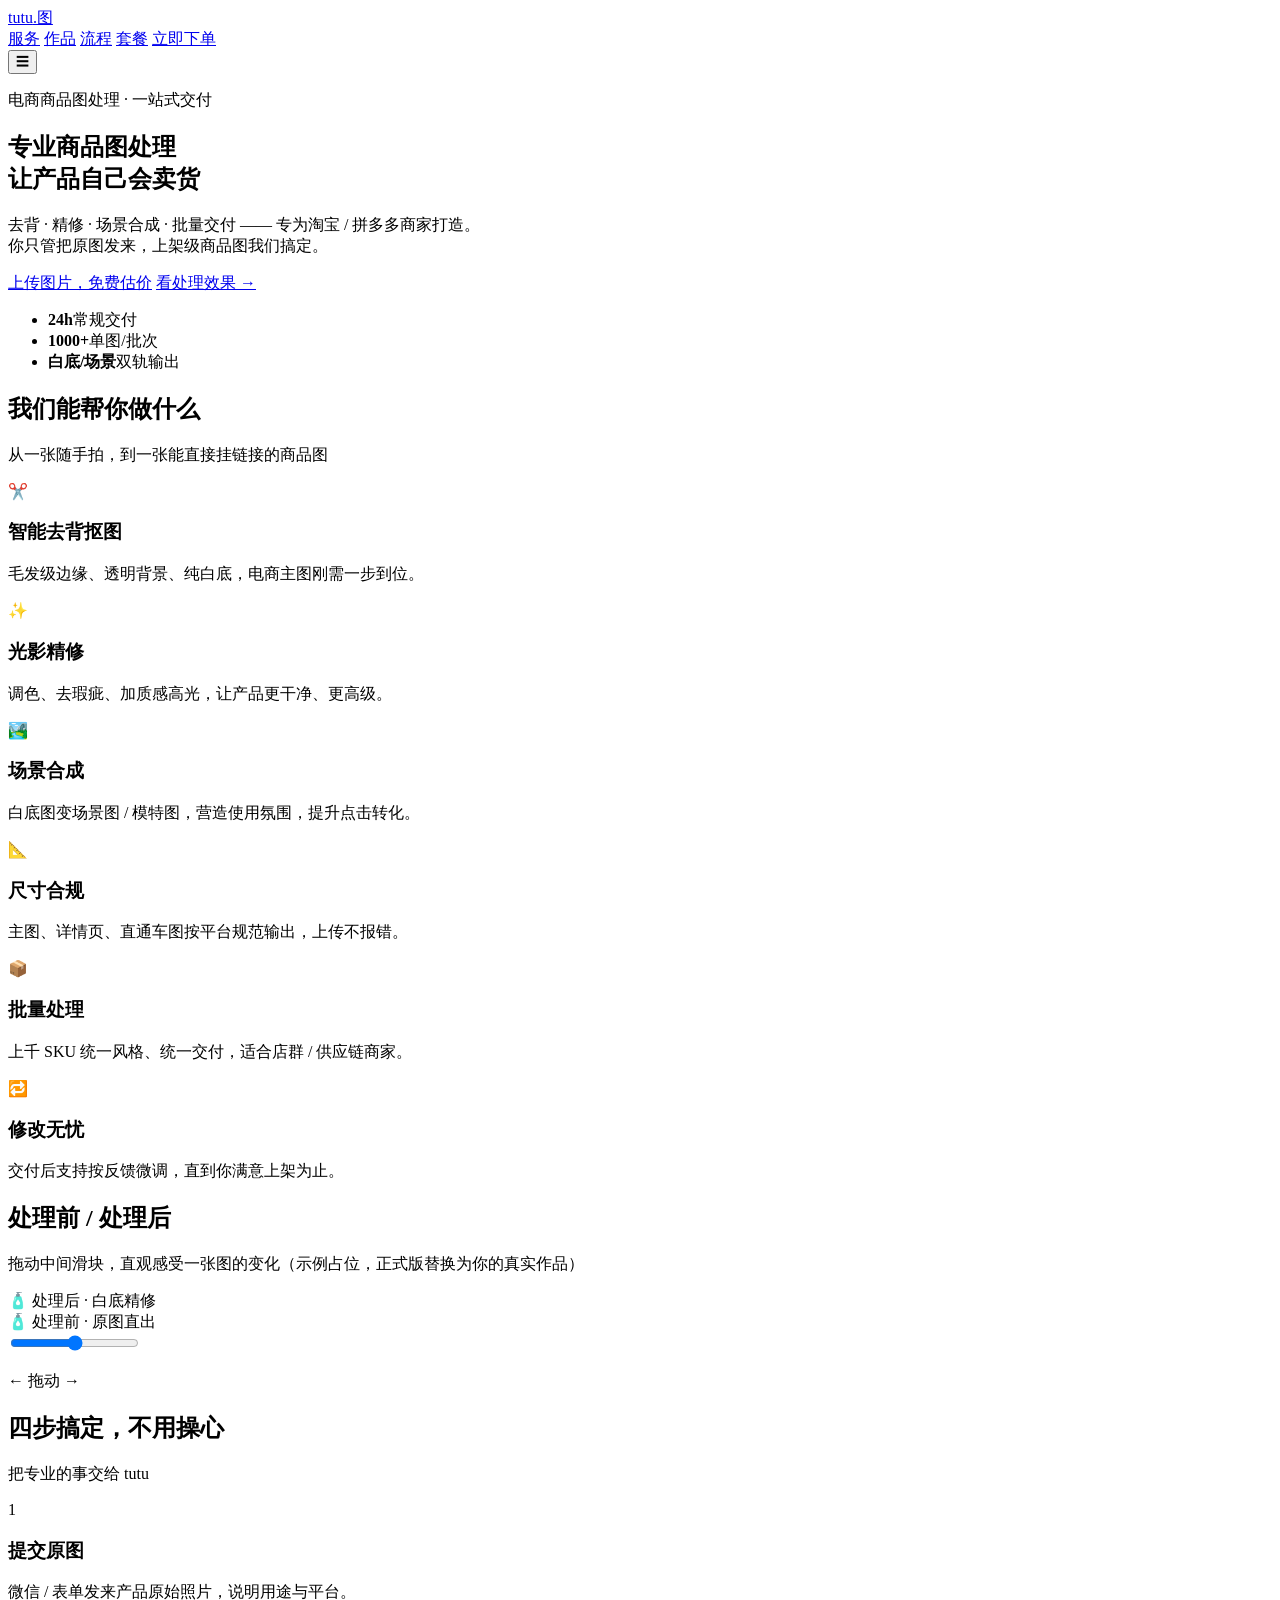
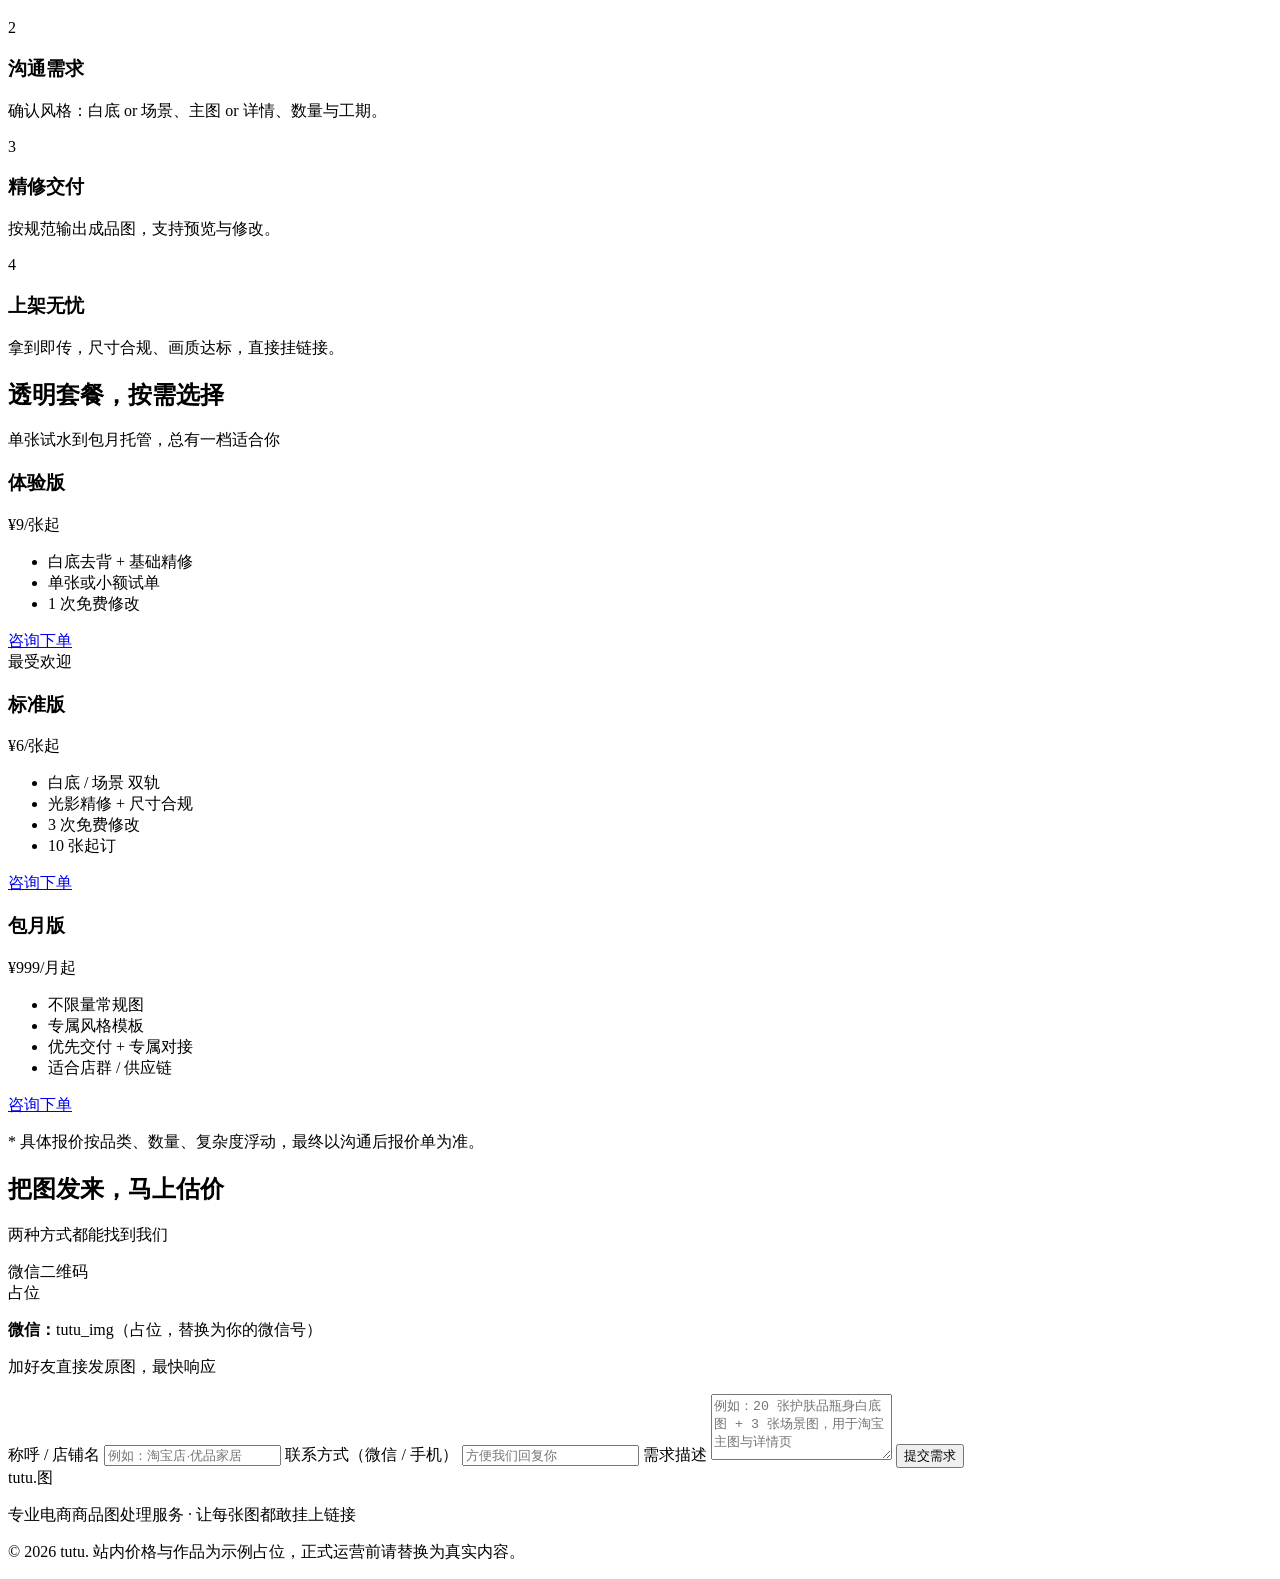
==== index.html @ 01d1a62f "feat: 添加 index.html（tutu 官网 MVP）" ====
<!DOCTYPE html>
<html lang="zh-CN">
<head>
  <meta charset="UTF-8" />
  <meta name="viewport" content="width=device-width, initial-scale=1.0" />
  <title>tutu · 专业商品图处理服务 | 让每张图都敢挂上链接</title>
  <meta name="description" content="tutu 提供电商商品图处理服务：去背抠图、光影精修、场景合成、主图详情页合规、批量交付。专为淘宝/拼多多商家打造。" />
  <link rel="stylesheet" href="styles.css" />
</head>
<body>

  <!-- ============ 顶部导航 ============ -->
  <header class="nav">
    <div class="nav-inner">
      <a href="#top" class="logo">tutu<span>.图</span></a>
      <nav class="nav-links">
        <a href="#services">服务</a>
        <a href="#showcase">作品</a>
        <a href="#process">流程</a>
        <a href="#pricing">套餐</a>
        <a href="#contact" class="nav-cta">立即下单</a>
      </nav>
      <button class="nav-toggle" id="navToggle" aria-label="菜单">☰</button>
    </div>
  </header>

  <!-- ============ Hero 主视觉 ============ -->
  <section class="hero" id="top">
    <div class="hero-inner">
      <p class="hero-tag">电商商品图处理 · 一站式交付</p>
      <h1>专业商品图处理<br/>让产品自己会卖货</h1>
      <p class="hero-sub">
        去背 · 精修 · 场景合成 · 批量交付 —— 专为淘宝 / 拼多多商家打造。<br/>
        你只管把原图发来，上架级商品图我们搞定。
      </p>
      <div class="hero-actions">
        <a href="#contact" class="btn btn-primary">上传图片，免费估价</a>
        <a href="#showcase" class="btn btn-ghost">看处理效果 →</a>
      </div>
      <ul class="hero-stats">
        <li><strong>24h</strong><span>常规交付</span></li>
        <li><strong>1000+</strong><span>单图/批次</span></li>
        <li><strong>白底/场景</strong><span>双轨输出</span></li>
      </ul>
    </div>
  </section>

  <!-- ============ 服务能力 ============ -->
  <section class="section" id="services">
    <div class="section-head">
      <h2>我们能帮你做什么</h2>
      <p>从一张随手拍，到一张能直接挂链接的商品图</p>
    </div>
    <div class="cards">
      <div class="card">
        <div class="card-ic">✂️</div>
        <h3>智能去背抠图</h3>
        <p>毛发级边缘、透明背景、纯白底，电商主图刚需一步到位。</p>
      </div>
      <div class="card">
        <div class="card-ic">✨</div>
        <h3>光影精修</h3>
        <p>调色、去瑕疵、加质感高光，让产品更干净、更高级。</p>
      </div>
      <div class="card">
        <div class="card-ic">🏞️</div>
        <h3>场景合成</h3>
        <p>白底图变场景图 / 模特图，营造使用氛围，提升点击转化。</p>
      </div>
      <div class="card">
        <div class="card-ic">📐</div>
        <h3>尺寸合规</h3>
        <p>主图、详情页、直通车图按平台规范输出，上传不报错。</p>
      </div>
      <div class="card">
        <div class="card-ic">📦</div>
        <h3>批量处理</h3>
        <p>上千 SKU 统一风格、统一交付，适合店群 / 供应链商家。</p>
      </div>
      <div class="card">
        <div class="card-ic">🔁</div>
        <h3>修改无忧</h3>
        <p>交付后支持按反馈微调，直到你满意上架为止。</p>
      </div>
    </div>
  </section>

  <!-- ============ 作品 Before / After ============ -->
  <section class="section section-alt" id="showcase">
    <div class="section-head">
      <h2>处理前 / 处理后</h2>
      <p>拖动中间滑块，直观感受一张图的变化（示例占位，正式版替换为你的真实作品）</p>
    </div>

    <div class="ba-slider" id="baSlider">
      <!-- 处理后（底层，完整显示） -->
      <div class="ba-layer ba-after">
        <div class="ba-photo after">
          <span class="ba-emoji">🧴</span>
          <span class="ba-label">处理后 · 白底精修</span>
        </div>
      </div>
      <!-- 处理前（顶层，按滑块裁切显示左半部分） -->
      <div class="ba-layer ba-before" id="baBefore">
        <div class="ba-photo before">
          <span class="ba-emoji">🧴</span>
          <span class="ba-label">处理前 · 原图直出</span>
        </div>
      </div>
      <div class="ba-handle" id="baHandle"></div>
      <input type="range" min="0" max="100" value="50" id="baRange" class="ba-range" aria-label="对比滑块" />
    </div>

    <p class="ba-hint">← 拖动 →</p>
  </section>

  <!-- ============ 服务流程 ============ -->
  <section class="section" id="process">
    <div class="section-head">
      <h2>四步搞定，不用操心</h2>
      <p>把专业的事交给 tutu</p>
    </div>
    <div class="steps">
      <div class="step"><span class="step-no">1</span><h3>提交原图</h3><p>微信 / 表单发来产品原始照片，说明用途与平台。</p></div>
      <div class="step"><span class="step-no">2</span><h3>沟通需求</h3><p>确认风格：白底 or 场景、主图 or 详情、数量与工期。</p></div>
      <div class="step"><span class="step-no">3</span><h3>精修交付</h3><p>按规范输出成品图，支持预览与修改。</p></div>
      <div class="step"><span class="step-no">4</span><h3>上架无忧</h3><p>拿到即传，尺寸合规、画质达标，直接挂链接。</p></div>
    </div>
  </section>

  <!-- ============ 套餐价格 ============ -->
  <section class="section section-alt" id="pricing">
    <div class="section-head">
      <h2>透明套餐，按需选择</h2>
      <p>单张试水到包月托管，总有一档适合你</p>
    </div>
    <div class="plans">
      <div class="plan">
        <h3>体验版</h3>
        <div class="price">¥9<span>/张起</span></div>
        <ul>
          <li>白底去背 + 基础精修</li>
          <li>单张或小额试单</li>
          <li>1 次免费修改</li>
        </ul>
        <a href="#contact" class="btn btn-ghost">咨询下单</a>
      </div>
      <div class="plan plan-hot">
        <div class="plan-badge">最受欢迎</div>
        <h3>标准版</h3>
        <div class="price">¥6<span>/张起</span></div>
        <ul>
          <li>白底 / 场景 双轨</li>
          <li>光影精修 + 尺寸合规</li>
          <li>3 次免费修改</li>
          <li>10 张起订</li>
        </ul>
        <a href="#contact" class="btn btn-primary">咨询下单</a>
      </div>
      <div class="plan">
        <h3>包月版</h3>
        <div class="price">¥999<span>/月起</span></div>
        <ul>
          <li>不限量常规图</li>
          <li>专属风格模板</li>
          <li>优先交付 + 专属对接</li>
          <li>适合店群 / 供应链</li>
        </ul>
        <a href="#contact" class="btn btn-ghost">咨询下单</a>
      </div>
    </div>
    <p class="pricing-note">* 具体报价按品类、数量、复杂度浮动，最终以沟通后报价单为准。</p>
  </section>

  <!-- ============ 联系 / 下单 ============ -->
  <section class="section" id="contact">
    <div class="section-head">
      <h2>把图发来，马上估价</h2>
      <p>两种方式都能找到我们</p>
    </div>
    <div class="contact">
      <div class="contact-wechat">
        <div class="wx-qr">微信二维码<br/>占位</div>
        <p><strong>微信：</strong>tutu_img（占位，替换为你的微信号）</p>
        <p class="muted">加好友直接发原图，最快响应</p>
      </div>
      <form class="contact-form" id="orderForm">
        <label>称呼 / 店铺名
          <input type="text" name="name" placeholder="例如：淘宝店·优品家居" required />
        </label>
        <label>联系方式（微信 / 手机）
          <input type="text" name="contact" placeholder="方便我们回复你" required />
        </label>
        <label>需求描述
          <textarea name="need" rows="4" placeholder="例如：20 张护肤品瓶身白底图 + 3 张场景图，用于淘宝主图与详情页"></textarea>
        </label>
        <button type="submit" class="btn btn-primary">提交需求</button>
        <p class="form-msg" id="formMsg" hidden>✅ 已收到！我们会尽快通过你留的联系方式回复（演示站点，暂未接后端）。</p>
      </form>
    </div>
  </section>

  <!-- ============ 页脚 ============ -->
  <footer class="footer">
    <div class="footer-inner">
      <span class="logo">tutu<span>.图</span></span>
      <p>专业电商商品图处理服务 · 让每张图都敢挂上链接</p>
      <p class="muted">© 2026 tutu. 站内价格与作品为示例占位，正式运营前请替换为真实内容。</p>
    </div>
  </footer>

  <script src="script.js"></script>
</body>
</html>
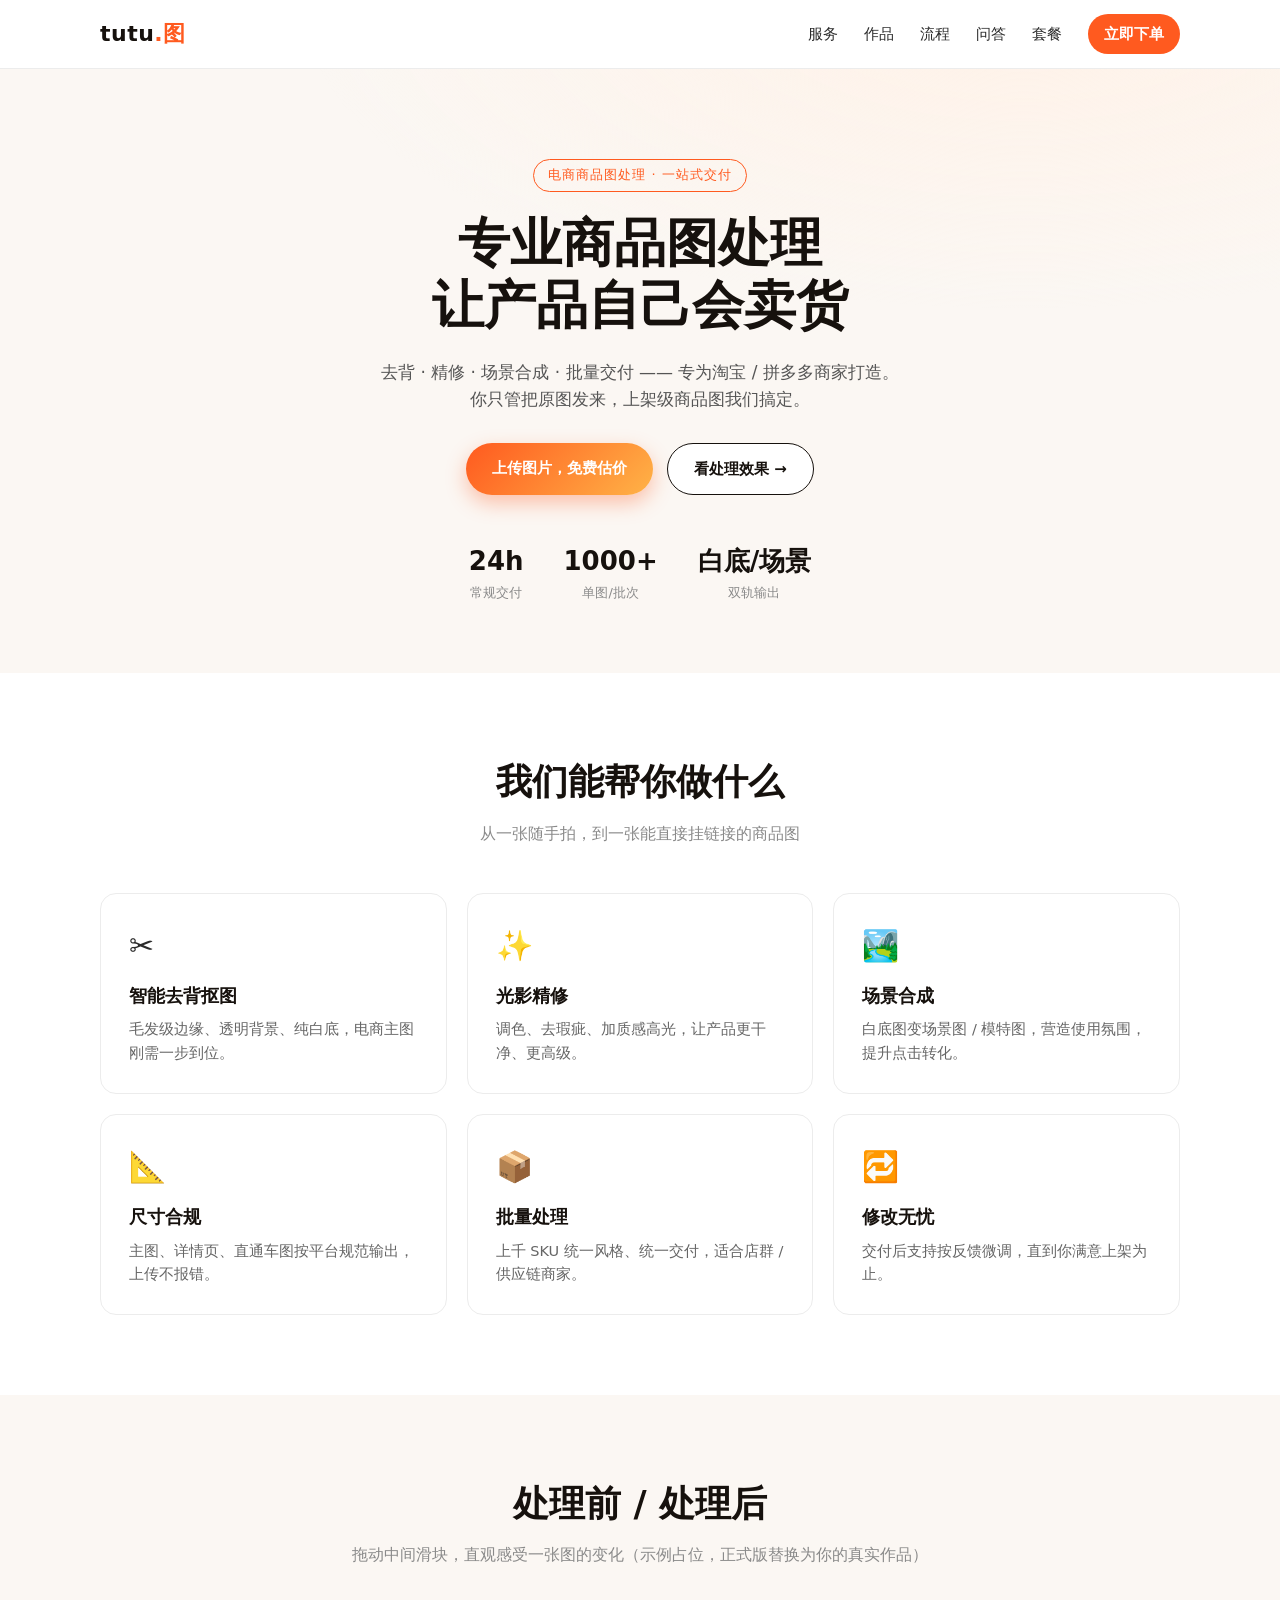
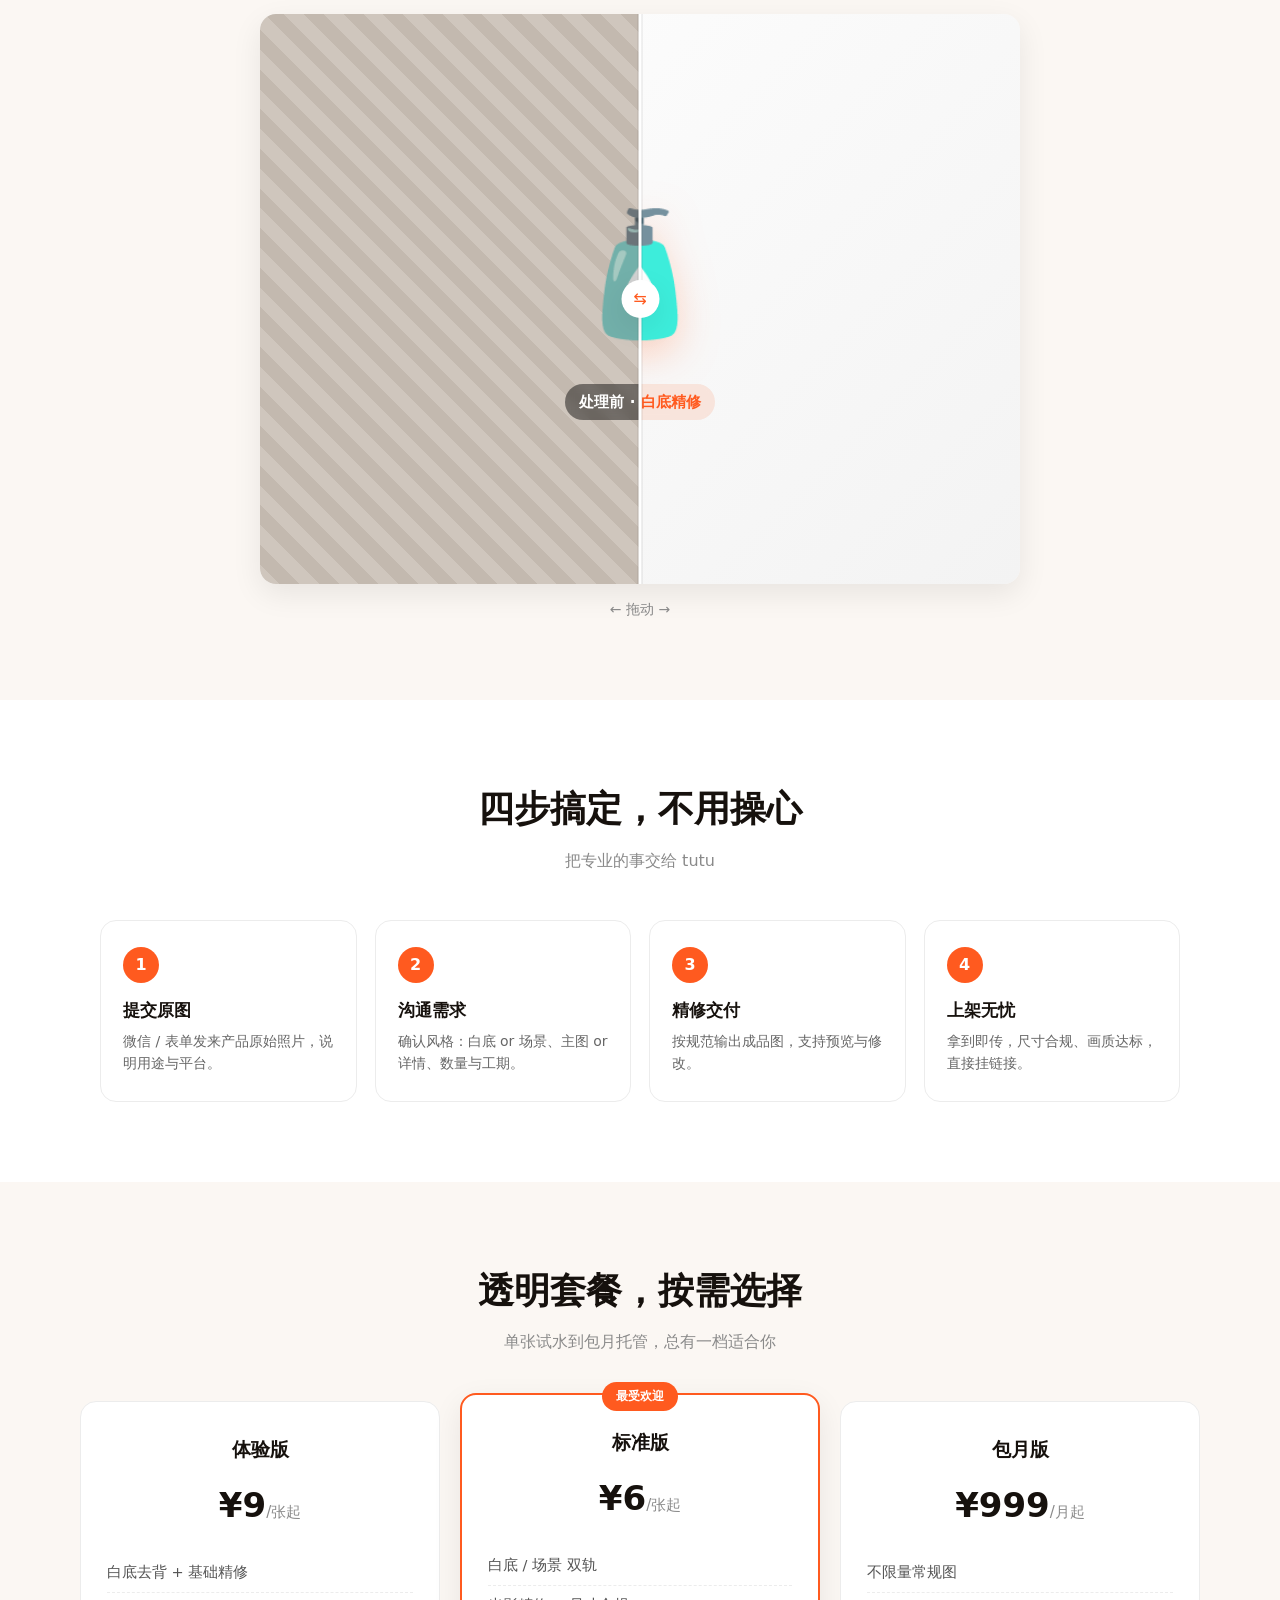
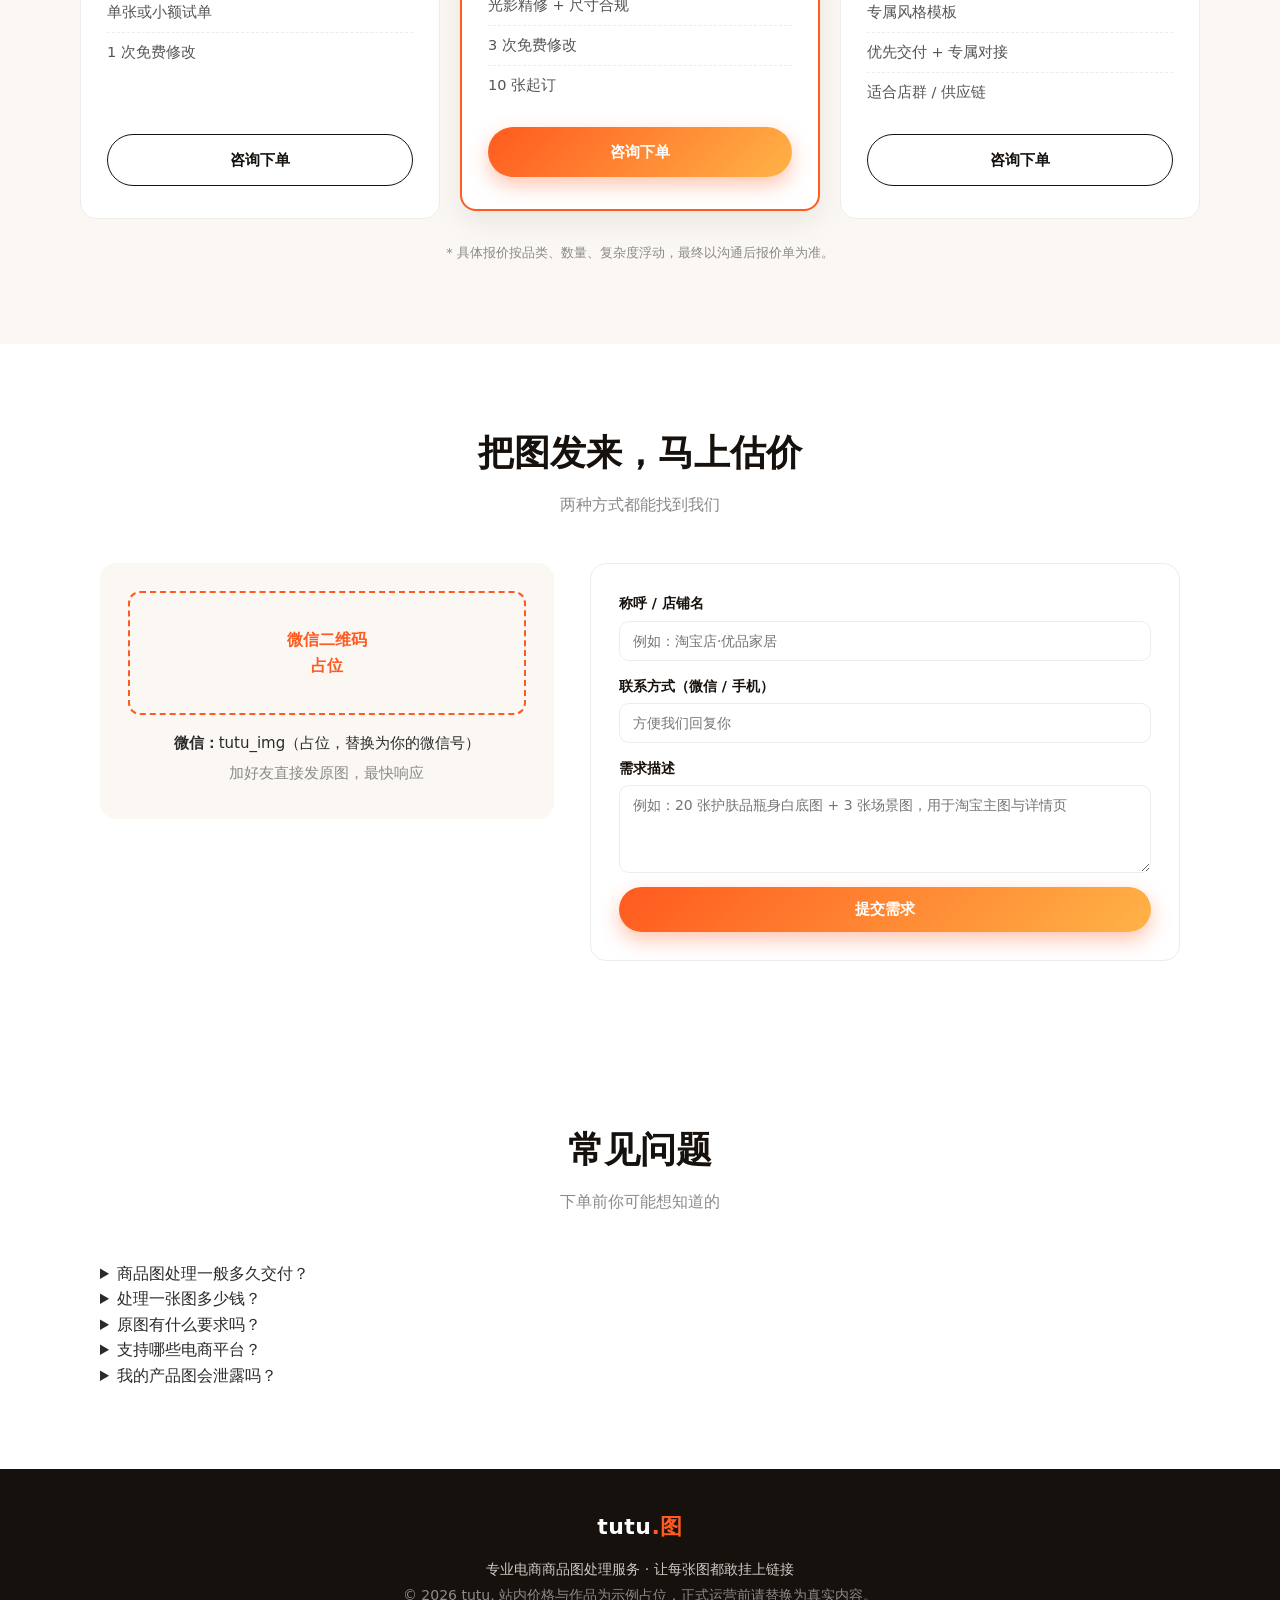
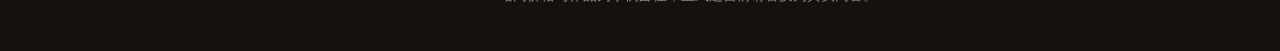
==== commit dd70869b: "feat: SEO 优化 + 上线准备（index.html）" ====
--- a/index.html
+++ b/index.html
@@ -5,6 +5,34 @@
   <meta name="viewport" content="width=device-width, initial-scale=1.0" />
   <title>tutu · 专业商品图处理服务 | 让每张图都敢挂上链接</title>
   <meta name="description" content="tutu 提供电商商品图处理服务：去背抠图、光影精修、场景合成、主图详情页合规、批量交付。专为淘宝/拼多多商家打造。" />
+  <!-- SEO：规范链接 + 社交分享卡片（Open Graph） -->
+  <link rel="canonical" href="https://gushan-park.github.io/tutu/" />
+  <meta property="og:type" content="website" />
+  <meta property="og:title" content="tutu · 专业电商商品图处理服务" />
+  <meta property="og:description" content="去背、精修、场景合成、批量交付，让每张图都敢挂上链接。专为淘宝/拼多多商家打造。" />
+  <meta property="og:url" content="https://gushan-park.github.io/tutu/" />
+  <meta name="twitter:card" content="summary_large_image" />
+  <!-- SEO：结构化数据（帮助搜索引擎理解这是「服务」，提升收录与富摘要） -->
+  <script type="application/ld+json">
+  {
+    "@context": "https://schema.org",
+    "@type": "Service",
+    "name": "tutu 电商商品图处理服务",
+    "description": "提供商品图去背抠图、光影精修、场景合成、主图详情页尺寸合规、批量交付服务，面向淘宝/拼多多等电商平台商家。",
+    "serviceType": "电商商品图处理 / 商品图精修",
+    "areaServed": "CN",
+    "provider": {
+      "@type": "Organization",
+      "name": "tutu",
+      "url": "https://gushan-park.github.io/tutu/"
+    },
+    "offers": [
+      {"@type": "Offer", "name": "体验版", "price": "9", "priceCurrency": "CNY", "description": "白底去背+基础精修，1 次免费修改"},
+      {"@type": "Offer", "name": "标准版", "price": "6", "priceCurrency": "CNY", "description": "白底/场景双轨，光影精修+尺寸合规，3 次免费修改，10 张起订"},
+      {"@type": "Offer", "name": "包月版", "price": "999", "priceCurrency": "CNY", "description": "不限量常规图，专属风格模板，优先交付"}
+    ]
+  }
+  </script>
   <link rel="stylesheet" href="styles.css" />
 </head>
 <body>
@@ -17,6 +45,7 @@
         <a href="#services">服务</a>
         <a href="#showcase">作品</a>
         <a href="#process">流程</a>
+        <a href="#faq">问答</a>
         <a href="#pricing">套餐</a>
         <a href="#contact" class="nav-cta">立即下单</a>
       </nav>
@@ -200,6 +229,35 @@
     </div>
   </section>
 
+  <!-- ============ 常见问题 FAQ ============ -->
+  <section class="section" id="faq">
+    <div class="section-head">
+      <h2>常见问题</h2>
+      <p>下单前你可能想知道的</p>
+    </div>
+    <div class="faq">
+      <details class="faq-item"><summary>商品图处理一般多久交付？</summary><p>常规订单 24 小时内交付；大批量或复杂场景图可沟通排期，我们会给明确工期。</p></details>
+      <details class="faq-item"><summary>处理一张图多少钱？</summary><p>体验版 ¥9/张起，标准版 ¥6/张起，包月版 ¥999/月起。具体按品类、数量、复杂度浮动，以沟通后报价单为准。</p></details>
+      <details class="faq-item"><summary>原图有什么要求吗？</summary><p>手机拍、平铺拍都可以，越清晰越好。去背、调光、修瑕疵都交给我们，你只管发原图。</p></details>
+      <details class="faq-item"><summary>支持哪些电商平台？</summary><p>淘宝、天猫、拼多多、抖音小店等，按各平台主图 / 详情页 / 直通车图规范输出，上传不报错。</p></details>
+      <details class="faq-item"><summary>我的产品图会泄露吗？</summary><p>我们重视商家素材保密，交付确认后按约定删除源文件，不对外留存、不用于展示（除非你授权）。</p></details>
+    </div>
+    <!-- SEO：FAQ 结构化数据，帮助搜索引擎出「富摘要」 -->
+    <script type="application/ld+json">
+    {
+      "@context":"https://schema.org",
+      "@type":"FAQPage",
+      "mainEntity":[
+        {"@type":"Question","name":"商品图处理一般多久交付？","acceptedAnswer":{"@type":"Answer","text":"常规订单 24 小时内交付；大批量或复杂场景图可沟通排期。"}},
+        {"@type":"Question","name":"处理一张图多少钱？","acceptedAnswer":{"@type":"Answer","text":"体验版 9 元/张起，标准版 6 元/张起，包月版 999 元/月起。具体按品类、数量、复杂度浮动。"}},
+        {"@type":"Question","name":"原图有什么要求吗？","acceptedAnswer":{"@type":"Answer","text":"手机拍、平铺拍都可以，越清晰越好。去背、调光、修瑕疵都交给我们。"}},
+        {"@type":"Question","name":"支持哪些电商平台？","acceptedAnswer":{"@type":"Answer","text":"淘宝、天猫、拼多多、抖音小店等，按各平台主图、详情页、直通车图规范输出。"}},
+        {"@type":"Question","name":"我的产品图会泄露吗？","acceptedAnswer":{"@type":"Answer","text":"我们重视商家素材保密，交付确认后按约定删除源文件，不对外留存。"}}
+      ]
+    }
+    </script>
+  </section>
+
   <!-- ============ 页脚 ============ -->
   <footer class="footer">
     <div class="footer-inner">
--- a/styles.css
+++ b/styles.css
@@ -0,0 +1,144 @@
+/* ===================== tutu 官网样式 ===================== */
+/* 配色：墨黑 + 暖橙强调色，干净专业、电商感 */
+:root{
+  --ink:#16110d;
+  --text:#2b2b2b;
+  --muted:#8a8a8a;
+  --bg:#ffffff;
+  --bg-alt:#fbf7f3;
+  --line:#ececec;
+  --accent:#ff5a1f;       /* 主强调色：暖橙 */
+  --accent-2:#ffb347;     /* 辅助暖黄 */
+  --radius:16px;
+  --shadow:0 10px 30px rgba(0,0,0,.08);
+  --maxw:1120px;
+}
+*{box-sizing:border-box;margin:0;padding:0}
+html{scroll-behavior:smooth}
+body{
+  font-family:"PingFang SC","Hiragino Sans GB","Microsoft YaHei",system-ui,-apple-system,Segoe UI,Roboto,sans-serif;
+  color:var(--text);background:var(--bg);line-height:1.6;
+}
+a{color:inherit;text-decoration:none}
+img{max-width:100%}
+
+/* ---------- 导航 ---------- */
+.nav{position:sticky;top:0;z-index:50;background:rgba(255,255,255,.85);backdrop-filter:saturate(160%) blur(10px);border-bottom:1px solid var(--line)}
+.nav-inner{max-width:var(--maxw);margin:0 auto;padding:14px 20px;display:flex;align-items:center;justify-content:space-between}
+.logo{font-size:22px;font-weight:800;letter-spacing:.5px;color:var(--ink)}
+.logo span{color:var(--accent)}
+.nav-links{display:flex;align-items:center;gap:26px;font-size:15px}
+.nav-links a{color:var(--text);transition:color .2s}
+.nav-links a:hover{color:var(--accent)}
+.nav-cta{background:var(--accent);color:#fff!important;padding:8px 16px;border-radius:999px;font-weight:600}
+.nav-cta:hover{background:#e64a13}
+.nav-toggle{display:none;background:none;border:0;font-size:24px;cursor:pointer;color:var(--ink)}
+
+/* ---------- 按钮 ---------- */
+.btn{display:inline-block;padding:13px 26px;border-radius:999px;font-weight:600;font-size:15px;cursor:pointer;transition:transform .15s,box-shadow .2s;border:0}
+.btn-primary{background:linear-gradient(135deg,var(--accent),var(--accent-2));color:#fff;box-shadow:0 8px 20px rgba(255,90,31,.35)}
+.btn-primary:hover{transform:translateY(-2px)}
+.btn-ghost{background:#fff;border:1.5px solid var(--ink);color:var(--ink)}
+.btn-ghost:hover{border-color:var(--accent);color:var(--accent)}
+
+/* ---------- Hero ---------- */
+.hero{background:radial-gradient(1200px 500px at 80% -10%,#fff2e8 0%,transparent 60%),var(--bg-alt);padding:90px 20px 70px}
+.hero-inner{max-width:var(--maxw);margin:0 auto;text-align:center}
+.hero-tag{display:inline-block;font-size:13px;letter-spacing:1px;color:var(--accent);border:1px solid var(--accent);padding:5px 14px;border-radius:999px;margin-bottom:20px}
+.hero h1{font-size:clamp(30px,5vw,52px);line-height:1.2;color:var(--ink);font-weight:800}
+.hero-sub{margin:22px auto 30px;max-width:640px;color:#555;font-size:17px}
+.hero-actions{display:flex;gap:14px;justify-content:center;flex-wrap:wrap}
+.hero-stats{list-style:none;display:flex;gap:40px;justify-content:center;margin-top:46px;flex-wrap:wrap}
+.hero-stats li{display:flex;flex-direction:column}
+.hero-stats strong{font-size:26px;color:var(--ink)}
+.hero-stats span{font-size:13px;color:var(--muted)}
+
+/* ---------- 通用 section ---------- */
+.section{max-width:var(--maxw);margin:0 auto;padding:80px 20px}
+.section-alt{background:var(--bg-alt);max-width:none}
+.section-alt > *{max-width:var(--maxw);margin-left:auto;margin-right:auto}
+.section-head{text-align:center;margin-bottom:46px}
+.section-head h2{font-size:clamp(24px,3.5vw,36px);color:var(--ink)}
+.section-head p{color:var(--muted);margin-top:10px}
+
+/* ---------- 服务卡片 ---------- */
+.cards{display:grid;grid-template-columns:repeat(3,1fr);gap:20px}
+.card{background:#fff;border:1px solid var(--line);border-radius:var(--radius);padding:28px;transition:transform .2s,box-shadow .2s}
+.card:hover{transform:translateY(-4px);box-shadow:var(--shadow)}
+.card-ic{font-size:30px;margin-bottom:12px}
+.card h3{font-size:18px;color:var(--ink);margin-bottom:8px}
+.card p{color:#666;font-size:14.5px}
+
+/* ---------- Before/After 滑块 ---------- */
+.ba-slider{position:relative;max-width:760px;margin:0 auto;aspect-ratio:4/3;border-radius:var(--radius);overflow:hidden;box-shadow:var(--shadow);user-select:none}
+.ba-layer{position:absolute;inset:0}
+.ba-photo{width:100%;height:100%;display:flex;flex-direction:column;align-items:center;justify-content:center;gap:14px}
+.ba-emoji{font-size:120px;filter:drop-shadow(0 12px 18px rgba(0,0,0,.18))}
+.ba-label{font-size:15px;font-weight:600;padding:6px 14px;border-radius:999px;backdrop-filter:blur(4px)}
+/* 处理后：干净白底 + 鲜活 */
+.ba-after .ba-photo{background:linear-gradient(135deg,#ffffff,#f3f3f3)}
+.ba-after .ba-emoji{filter:drop-shadow(0 14px 20px rgba(255,90,31,.25)) saturate(1.15)}
+.ba-after .ba-label{background:rgba(255,90,31,.12);color:var(--accent)}
+/* 处理前：杂乱昏暗 + 降饱和 */
+.ba-before{clip-path:inset(0 50% 0 0)}
+.ba-before .ba-photo{background:repeating-linear-gradient(45deg,#cfc6bd,#cfc6bd 14px,#c3b9af 14px,#c3b9af 28px)}
+.ba-before .ba-emoji{filter:grayscale(.5) brightness(.82)}
+.ba-before .ba-label{background:rgba(0,0,0,.45);color:#fff}
+/* 手柄 + 滑条 */
+.ba-handle{position:absolute;top:0;bottom:0;left:50%;width:3px;background:#fff;box-shadow:0 0 0 1px rgba(0,0,0,.1);transform:translateX(-50%);pointer-events:none}
+.ba-handle::after{content:"⇆";position:absolute;top:50%;left:50%;transform:translate(-50%,-50%);width:38px;height:38px;border-radius:50%;background:#fff;color:var(--accent);display:flex;align-items:center;justify-content:center;font-size:16px;box-shadow:var(--shadow)}
+.ba-range{position:absolute;inset:0;width:100%;height:100%;opacity:0;cursor:ew-resize;margin:0}
+.ba-hint{text-align:center;color:var(--muted);margin-top:14px;font-size:14px}
+
+/* ---------- 流程 ---------- */
+.steps{display:grid;grid-template-columns:repeat(4,1fr);gap:18px}
+.step{background:#fff;border:1px solid var(--line);border-radius:var(--radius);padding:26px 22px;position:relative}
+.step-no{display:inline-flex;width:36px;height:36px;align-items:center;justify-content:center;border-radius:50%;background:var(--accent);color:#fff;font-weight:700;margin-bottom:14px}
+.step h3{font-size:17px;color:var(--ink);margin-bottom:6px}
+.step p{color:#666;font-size:14px}
+
+/* ---------- 套餐 ---------- */
+.plans{display:grid;grid-template-columns:repeat(3,1fr);gap:20px;align-items:stretch}
+.plan{background:#fff;border:1px solid var(--line);border-radius:var(--radius);padding:32px 26px;display:flex;flex-direction:column;text-align:center;position:relative}
+.plan-hot{border:2px solid var(--accent);box-shadow:var(--shadow);transform:translateY(-8px)}
+.plan-badge{position:absolute;top:-13px;left:50%;transform:translateX(-50%);background:var(--accent);color:#fff;font-size:12px;padding:5px 14px;border-radius:999px;font-weight:600}
+.plan h3{font-size:19px;color:var(--ink)}
+.price{font-size:34px;font-weight:800;color:var(--ink);margin:14px 0 6px}
+.price span{font-size:15px;color:var(--muted);font-weight:500}
+.plan ul{list-style:none;text-align:left;margin:14px 0 22px;flex:1}
+.plan li{padding:8px 0;border-bottom:1px dashed var(--line);font-size:14.5px;color:#555}
+.plan li:last-child{border-bottom:0}
+.pricing-note{text-align:center;color:var(--muted);font-size:13px;margin-top:24px}
+
+/* ---------- 联系 ---------- */
+.contact{display:grid;grid-template-columns:1fr 1.3fr;gap:36px;align-items:start}
+.contact-wechat{background:var(--bg-alt);border-radius:var(--radius);padding:28px;text-align:center}
+.wx-qr{border:2px dashed var(--accent);border-radius:12px;padding:34px 20px;color:var(--accent);font-weight:600;margin-bottom:16px}
+.contact-wechat p{margin:6px 0;font-size:15px}
+.muted{color:var(--muted);font-size:13px}
+.contact-form{display:flex;flex-direction:column;gap:14px;background:#fff;border:1px solid var(--line);border-radius:var(--radius);padding:28px}
+.contact-form label{display:flex;flex-direction:column;font-size:14px;font-weight:600;color:var(--ink);gap:6px}
+.contact-form input,.contact-form textarea{border:1px solid var(--line);border-radius:10px;padding:11px 13px;font-size:14px;font-family:inherit;resize:vertical}
+.contact-form input:focus,.contact-form textarea:focus{outline:none;border-color:var(--accent)}
+.form-msg{color:#1a9e54;font-size:14px;font-weight:600}
+
+/* ---------- 页脚 ---------- */
+.footer{background:var(--ink);color:#cfc9c4;padding:40px 20px;text-align:center}
+.footer-inner{max-width:var(--maxw);margin:0 auto}
+.footer .logo{color:#fff;font-size:22px;display:inline-block;margin-bottom:10px}
+.footer .logo span{color:var(--accent)}
+.footer p{font-size:14px;margin:4px 0}
+
+/* ---------- 响应式 ---------- */
+@media (max-width:880px){
+  .cards,.plans,.steps{grid-template-columns:1fr 1fr}
+  .contact{grid-template-columns:1fr}
+  .plan-hot{transform:none}
+}
+@media (max-width:560px){
+  .nav-links{position:absolute;top:60px;right:16px;left:16px;flex-direction:column;background:#fff;border:1px solid var(--line);border-radius:12px;padding:14px;gap:12px;display:none}
+  .nav-links.open{display:flex}
+  .nav-toggle{display:block}
+  .cards,.plans,.steps{grid-template-columns:1fr}
+  .hero-stats{gap:24px}
+}
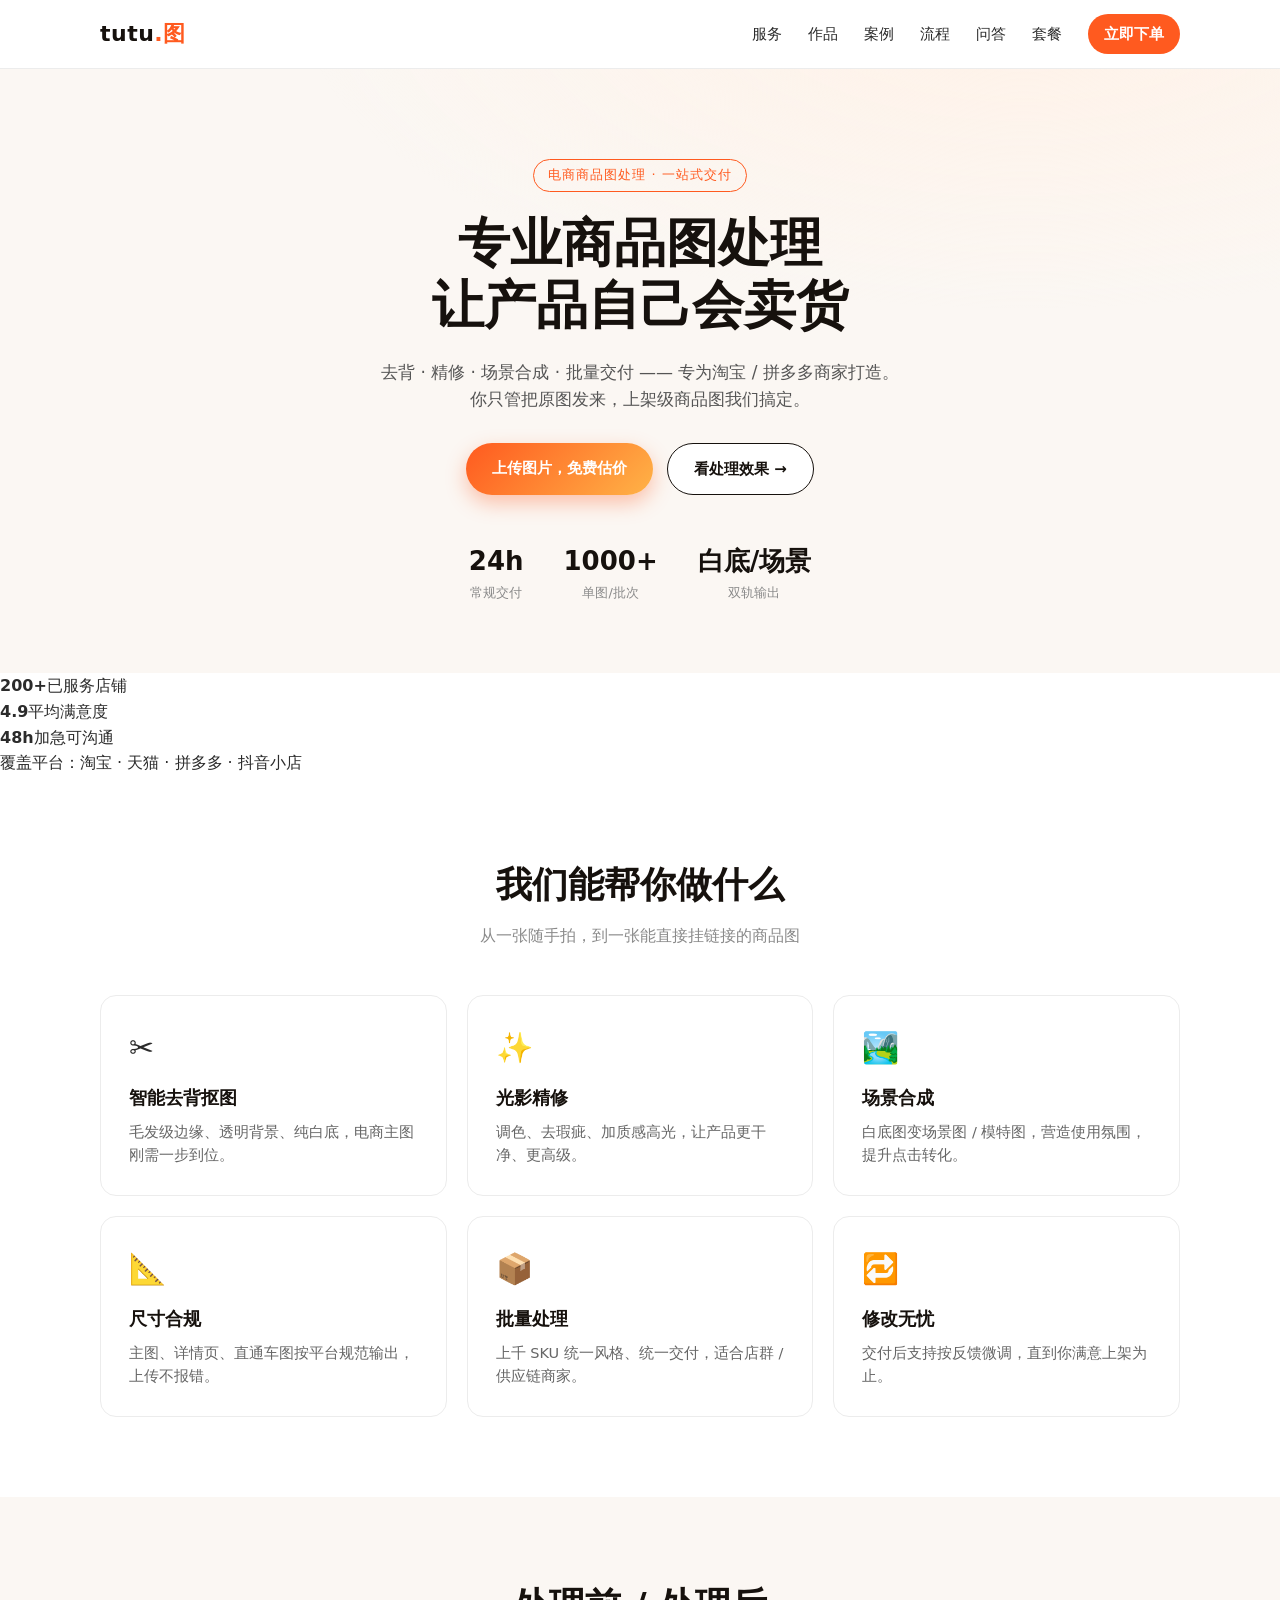
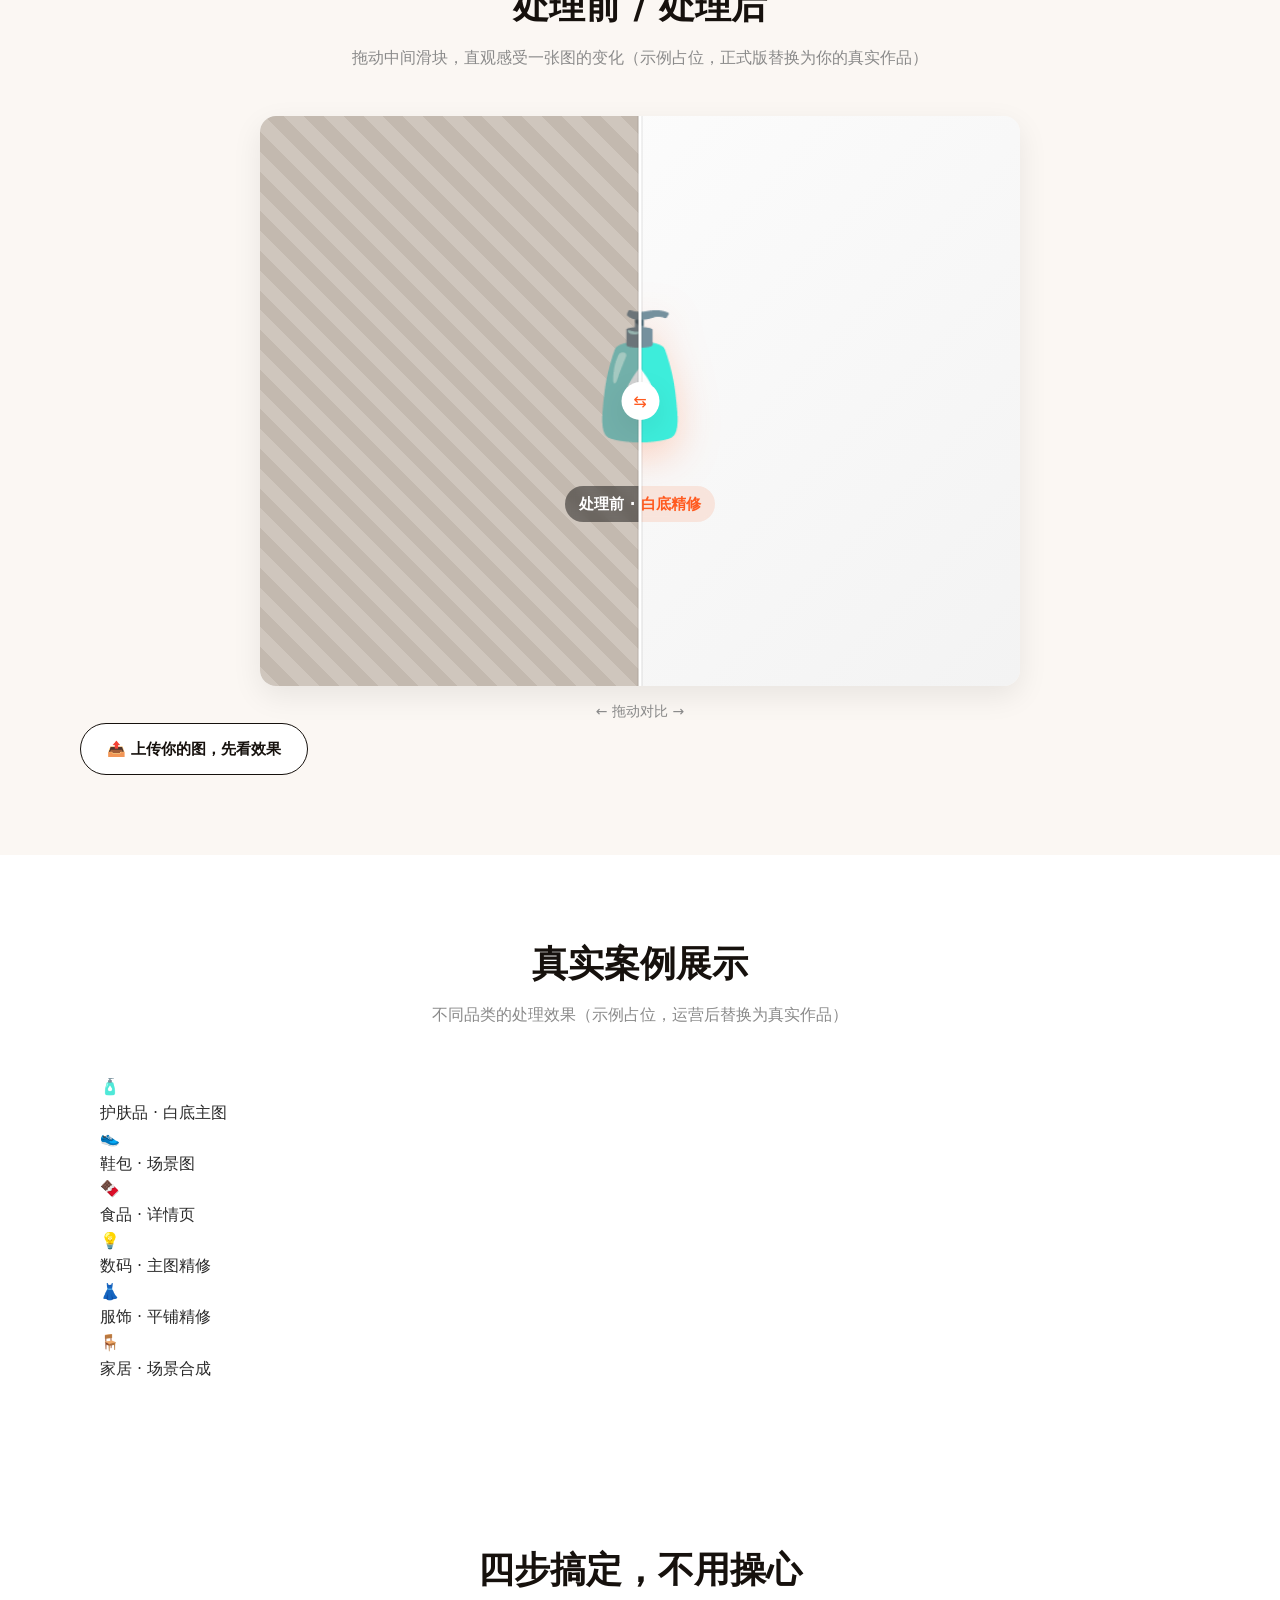
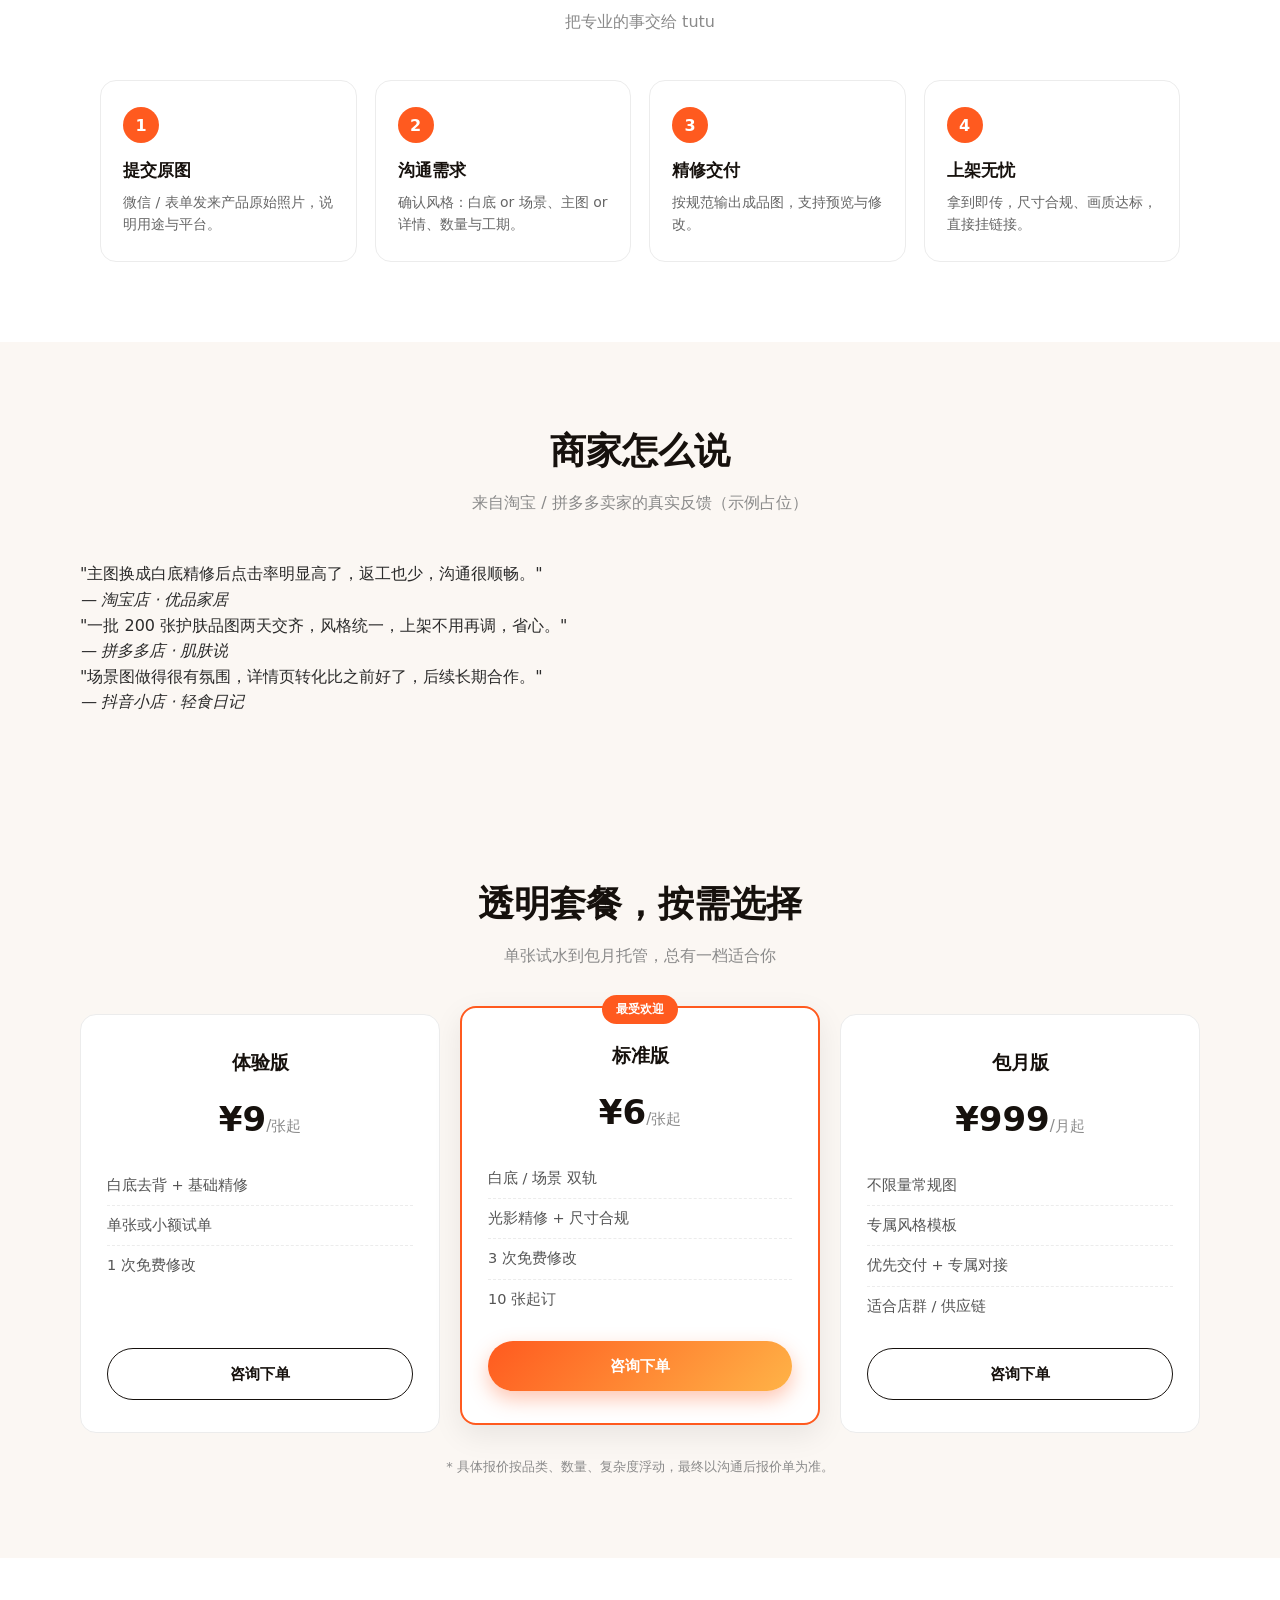
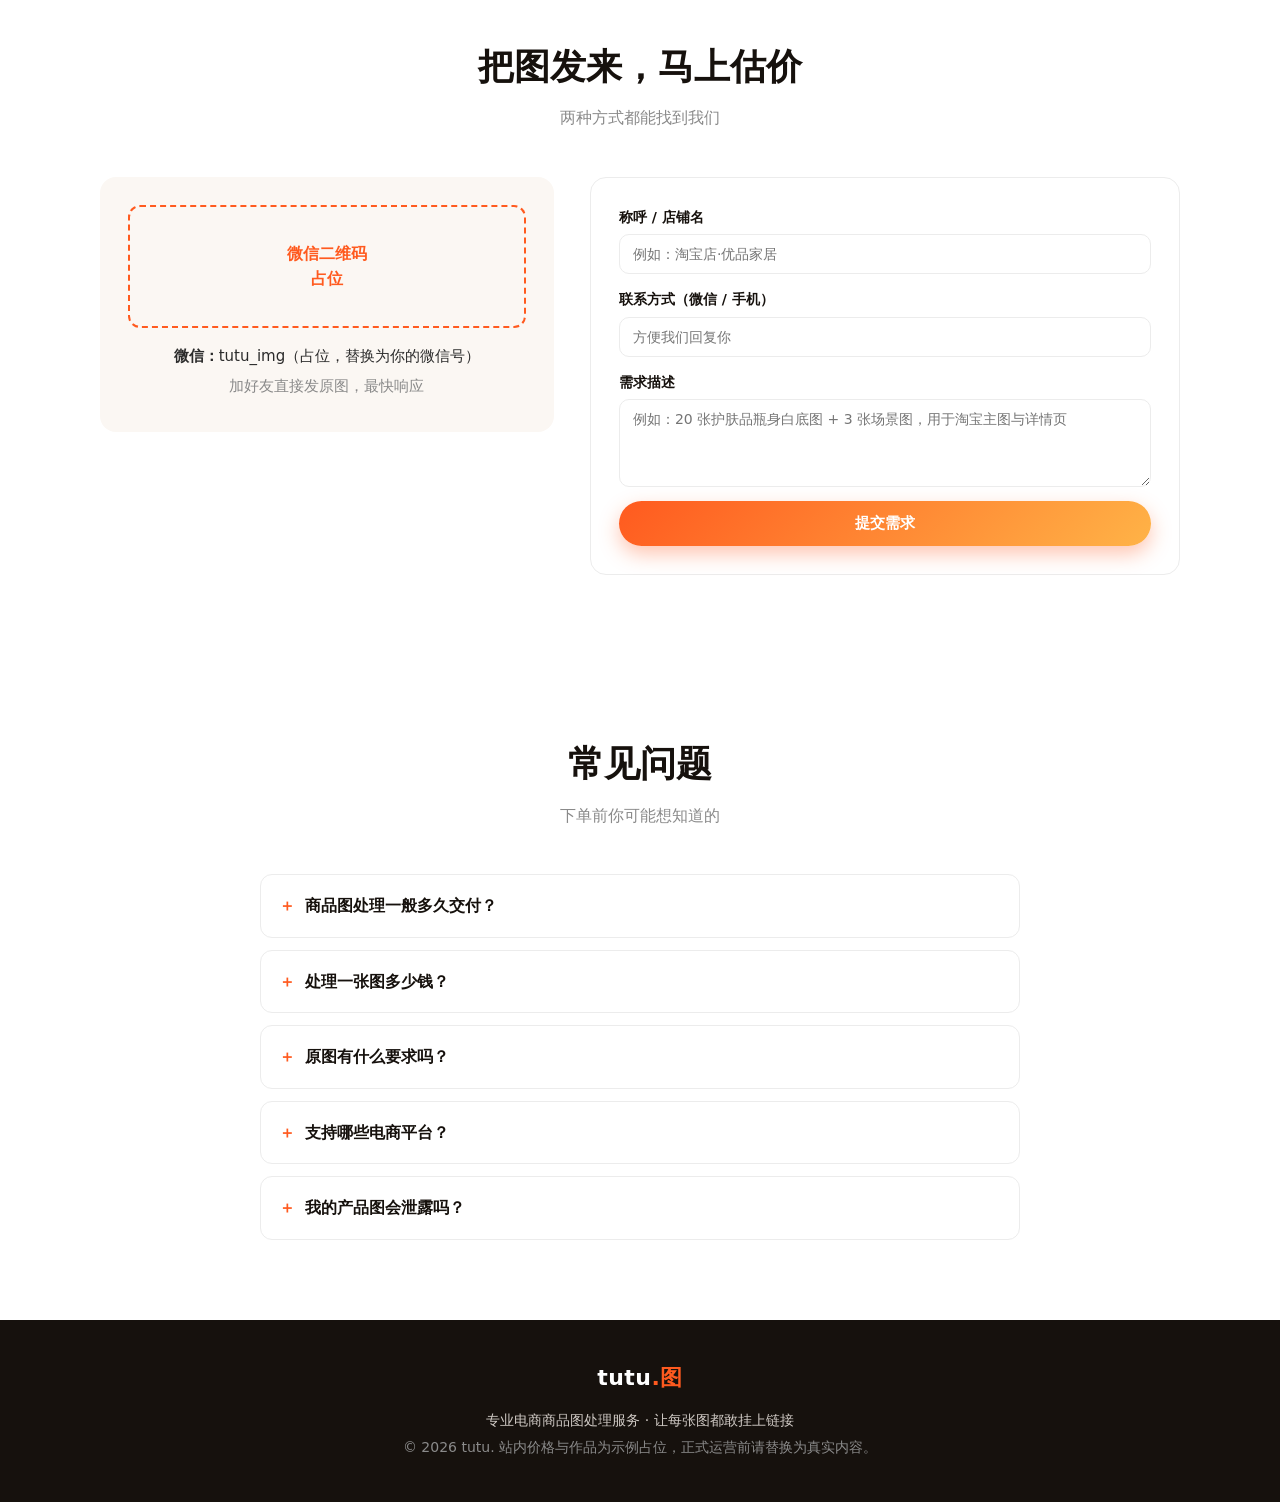
==== commit 26375763: "feat: 升级官网 v2（信任条/上传预览/案例/评价）" ====
--- a/index.html
+++ b/index.html
@@ -44,6 +44,7 @@
       <nav class="nav-links">
         <a href="#services">服务</a>
         <a href="#showcase">作品</a>
+        <a href="#cases">案例</a>
         <a href="#process">流程</a>
         <a href="#faq">问答</a>
         <a href="#pricing">套餐</a>
@@ -74,6 +75,16 @@
     </div>
   </section>
 
+  <!-- ============ 信任背书条 ============ -->
+  <section class="trust">
+    <div class="trust-inner">
+      <div class="trust-stat"><strong>200+</strong><span>已服务店铺</span></div>
+      <div class="trust-stat"><strong>4.9</strong><span>平均满意度</span></div>
+      <div class="trust-stat"><strong>48h</strong><span>加急可沟通</span></div>
+      <div class="trust-platforms">覆盖平台：淘宝 · 天猫 · 拼多多 · 抖音小店</div>
+    </div>
+  </section>
+
   <!-- ============ 服务能力 ============ -->
   <section class="section" id="services">
     <div class="section-head">
@@ -124,15 +135,17 @@
     <div class="ba-slider" id="baSlider">
       <!-- 处理后（底层，完整显示） -->
       <div class="ba-layer ba-after">
-        <div class="ba-photo after">
-          <span class="ba-emoji">🧴</span>
+        <div class="ba-photo after" id="baAfterPhoto">
+          <img class="ba-img" id="baImgAfter" alt="" hidden />
+          <span class="ba-emoji" id="baEmojiAfter">🧴</span>
           <span class="ba-label">处理后 · 白底精修</span>
         </div>
       </div>
       <!-- 处理前（顶层，按滑块裁切显示左半部分） -->
       <div class="ba-layer ba-before" id="baBefore">
-        <div class="ba-photo before">
-          <span class="ba-emoji">🧴</span>
+        <div class="ba-photo before" id="baBeforePhoto">
+          <img class="ba-img" id="baImgBefore" alt="" hidden />
+          <span class="ba-emoji" id="baEmojiBefore">🧴</span>
           <span class="ba-label">处理前 · 原图直出</span>
         </div>
       </div>
@@ -140,7 +153,28 @@
       <input type="range" min="0" max="100" value="50" id="baRange" class="ba-range" aria-label="对比滑块" />
     </div>
 
-    <p class="ba-hint">← 拖动 →</p>
+    <p class="ba-hint">← 拖动对比 →</p>
+    <div class="ba-upload">
+      <label class="btn btn-ghost" for="baUpload">📤 上传你的图，先看效果</label>
+      <input type="file" id="baUpload" accept="image/*" hidden />
+      <button type="button" class="ba-reset" id="baReset" hidden>恢复原示例</button>
+    </div>
+  </section>
+
+  <!-- ============ 案例展示 ============ -->
+  <section class="section" id="cases">
+    <div class="section-head">
+      <h2>真实案例展示</h2>
+      <p>不同品类的处理效果（示例占位，运营后替换为真实作品）</p>
+    </div>
+    <div class="gallery">
+      <figure class="case"><div class="case-img c1">🧴</div><figcaption>护肤品 · 白底主图</figcaption></figure>
+      <figure class="case"><div class="case-img c2">👟</div><figcaption>鞋包 · 场景图</figcaption></figure>
+      <figure class="case"><div class="case-img c3">🍫</div><figcaption>食品 · 详情页</figcaption></figure>
+      <figure class="case"><div class="case-img c4">💡</div><figcaption>数码 · 主图精修</figcaption></figure>
+      <figure class="case"><div class="case-img c5">👗</div><figcaption>服饰 · 平铺精修</figcaption></figure>
+      <figure class="case"><div class="case-img c6">🪑</div><figcaption>家居 · 场景合成</figcaption></figure>
+    </div>
   </section>
 
   <!-- ============ 服务流程 ============ -->
@@ -154,6 +188,19 @@
       <div class="step"><span class="step-no">2</span><h3>沟通需求</h3><p>确认风格：白底 or 场景、主图 or 详情、数量与工期。</p></div>
       <div class="step"><span class="step-no">3</span><h3>精修交付</h3><p>按规范输出成品图，支持预览与修改。</p></div>
       <div class="step"><span class="step-no">4</span><h3>上架无忧</h3><p>拿到即传，尺寸合规、画质达标，直接挂链接。</p></div>
+    </div>
+  </section>
+
+  <!-- ============ 商家评价 ============ -->
+  <section class="section section-alt" id="reviews">
+    <div class="section-head">
+      <h2>商家怎么说</h2>
+      <p>来自淘宝 / 拼多多卖家的真实反馈（示例占位）</p>
+    </div>
+    <div class="reviews">
+      <blockquote class="review"><p>"主图换成白底精修后点击率明显高了，返工也少，沟通很顺畅。"</p><cite>— 淘宝店 · 优品家居</cite></blockquote>
+      <blockquote class="review"><p>"一批 200 张护肤品图两天交齐，风格统一，上架不用再调，省心。"</p><cite>— 拼多多店 · 肌肤说</cite></blockquote>
+      <blockquote class="review"><p>"场景图做得很有氛围，详情页转化比之前好了，后续长期合作。"</p><cite>— 抖音小店 · 轻食日记</cite></blockquote>
     </div>
   </section>
 
--- a/styles.css
+++ b/styles.css
@@ -122,6 +122,16 @@
 .contact-form input:focus,.contact-form textarea:focus{outline:none;border-color:var(--accent)}
 .form-msg{color:#1a9e54;font-size:14px;font-weight:600}
 
+/* ---------- FAQ ---------- */
+.faq{max-width:760px;margin:0 auto;display:flex;flex-direction:column;gap:12px}
+.faq-item{background:#fff;border:1px solid var(--line);border-radius:12px;padding:4px 18px;transition:border-color .2s}
+.faq-item[open]{border-color:var(--accent)}
+.faq-item summary{cursor:pointer;font-weight:600;color:var(--ink);padding:14px 0;list-style:none}
+.faq-item summary::-webkit-details-marker{display:none}
+.faq-item summary::before{content:"＋";color:var(--accent);font-weight:800;margin-right:10px}
+.faq-item[open] summary::before{content:"－"}
+.faq-item p{padding:0 0 16px;color:#666;font-size:14.5px}
+
 /* ---------- 页脚 ---------- */
 .footer{background:var(--ink);color:#cfc9c4;padding:40px 20px;text-align:center}
 .footer-inner{max-width:var(--maxw);margin:0 auto}
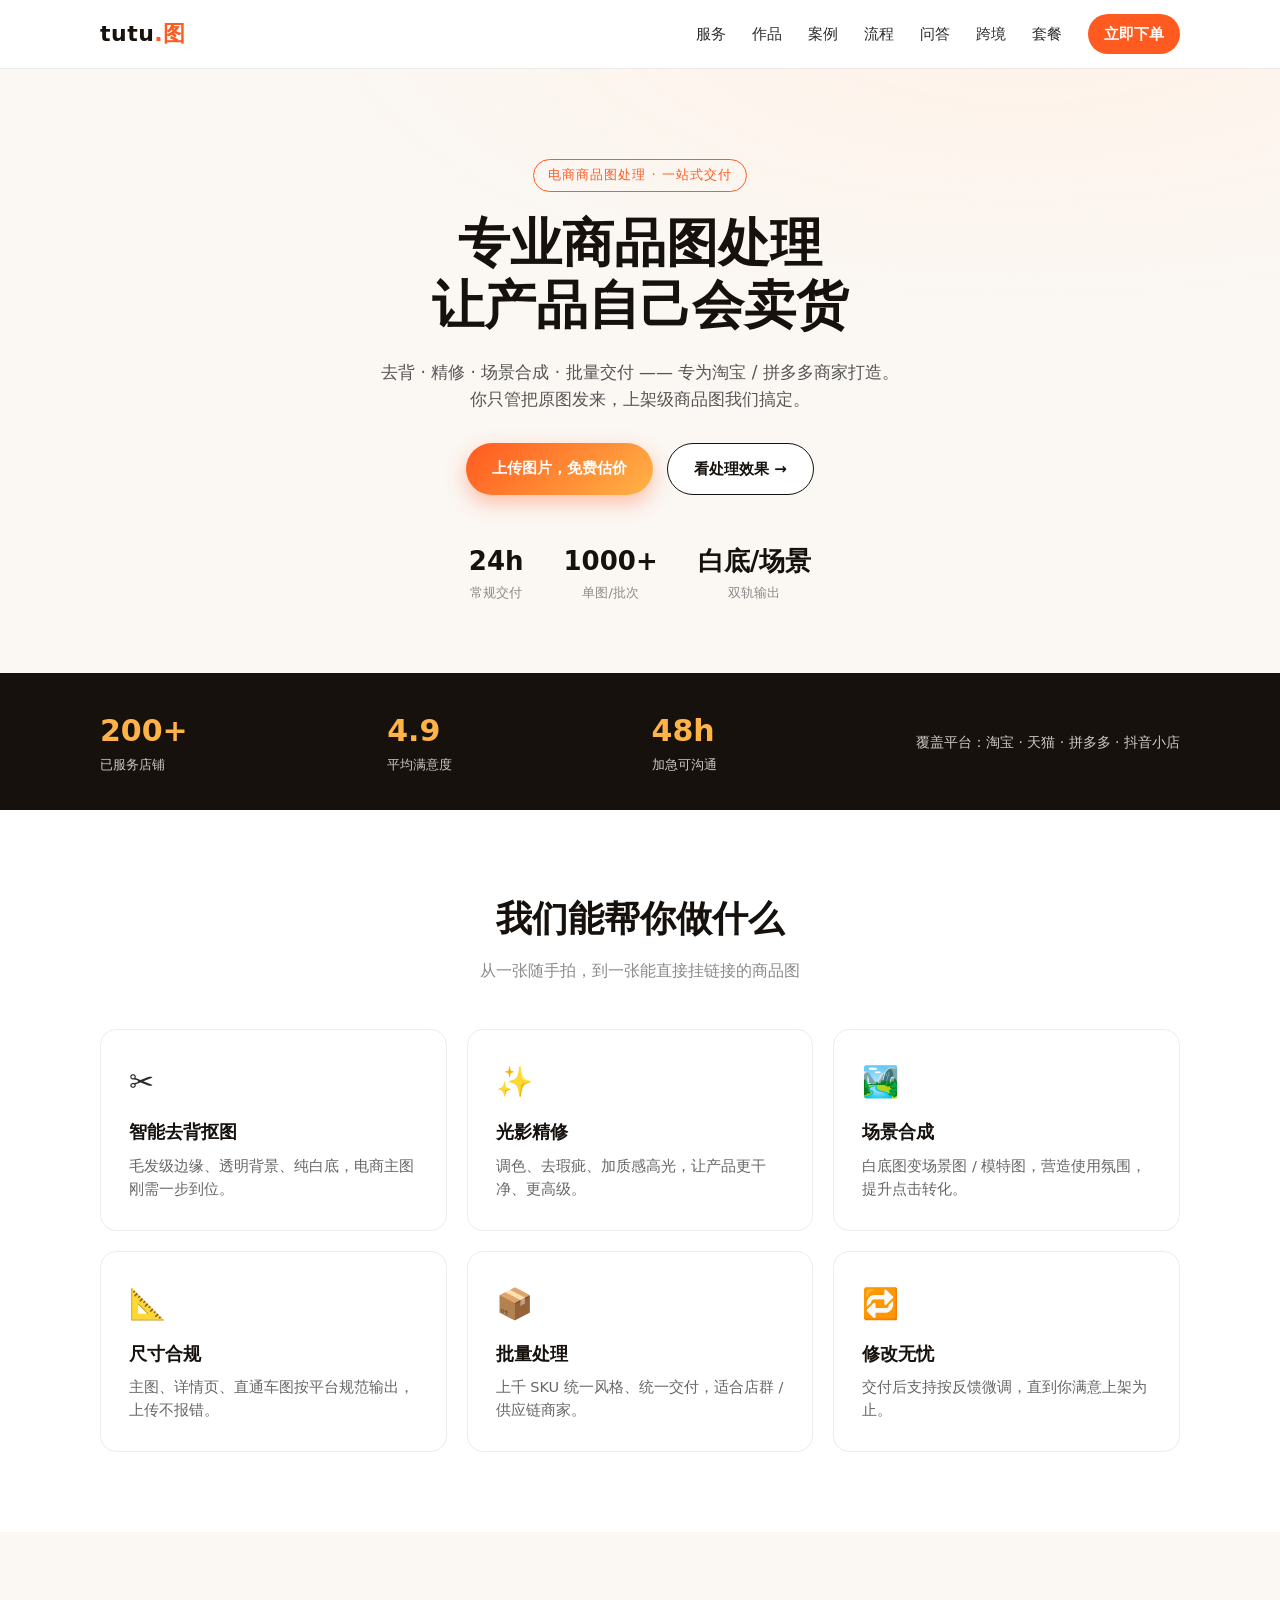
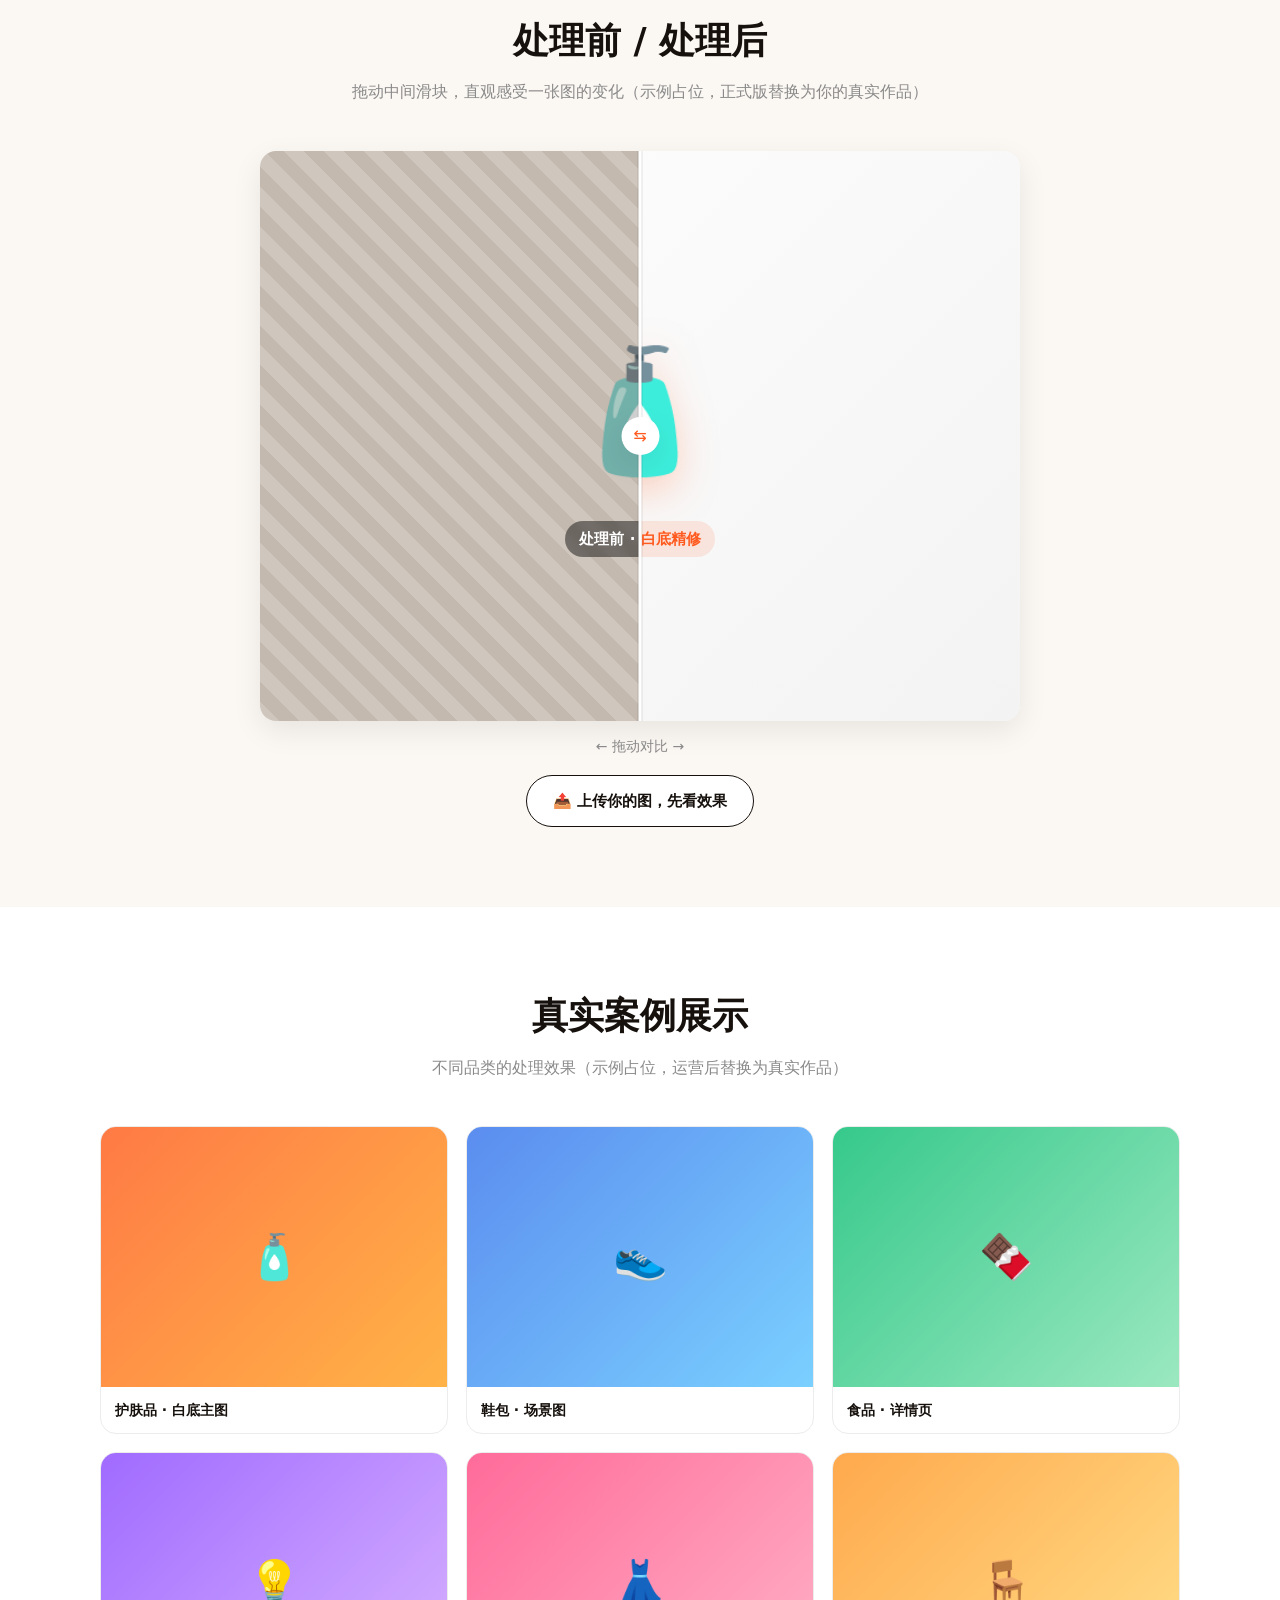
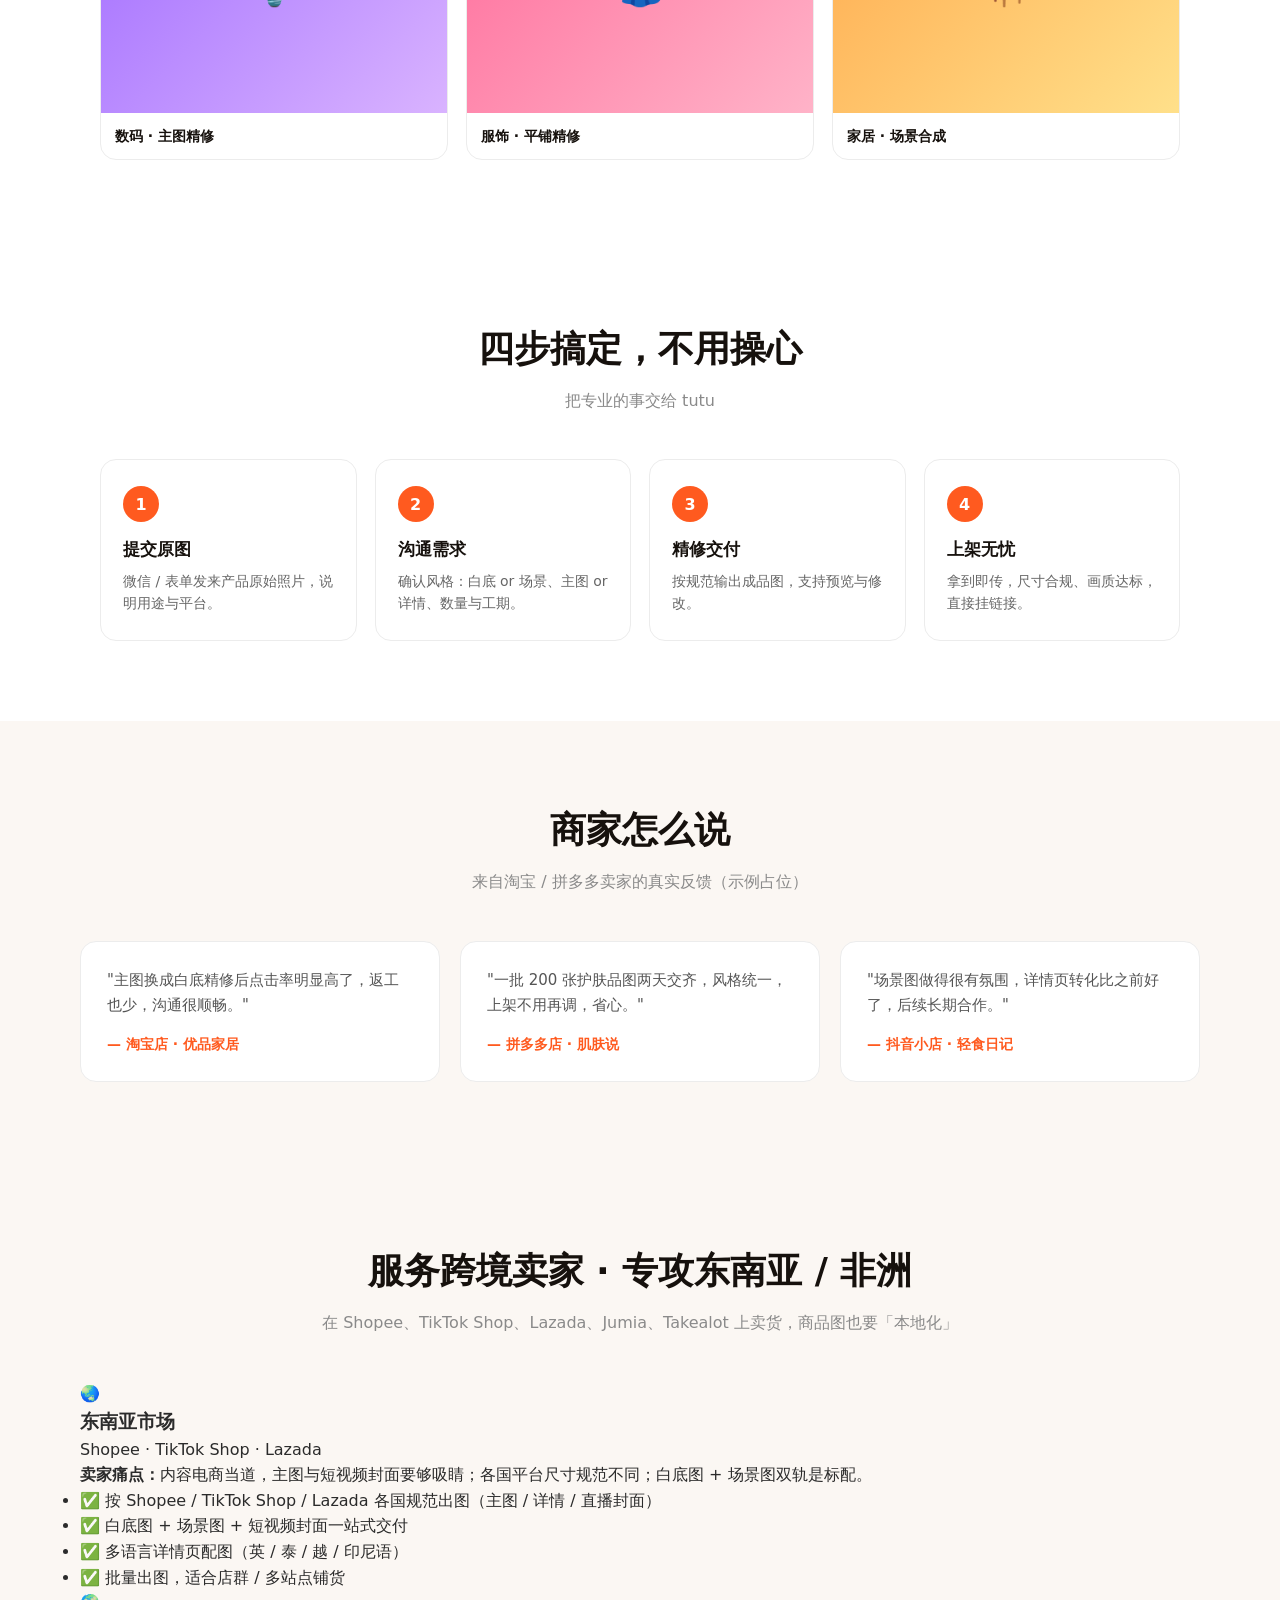
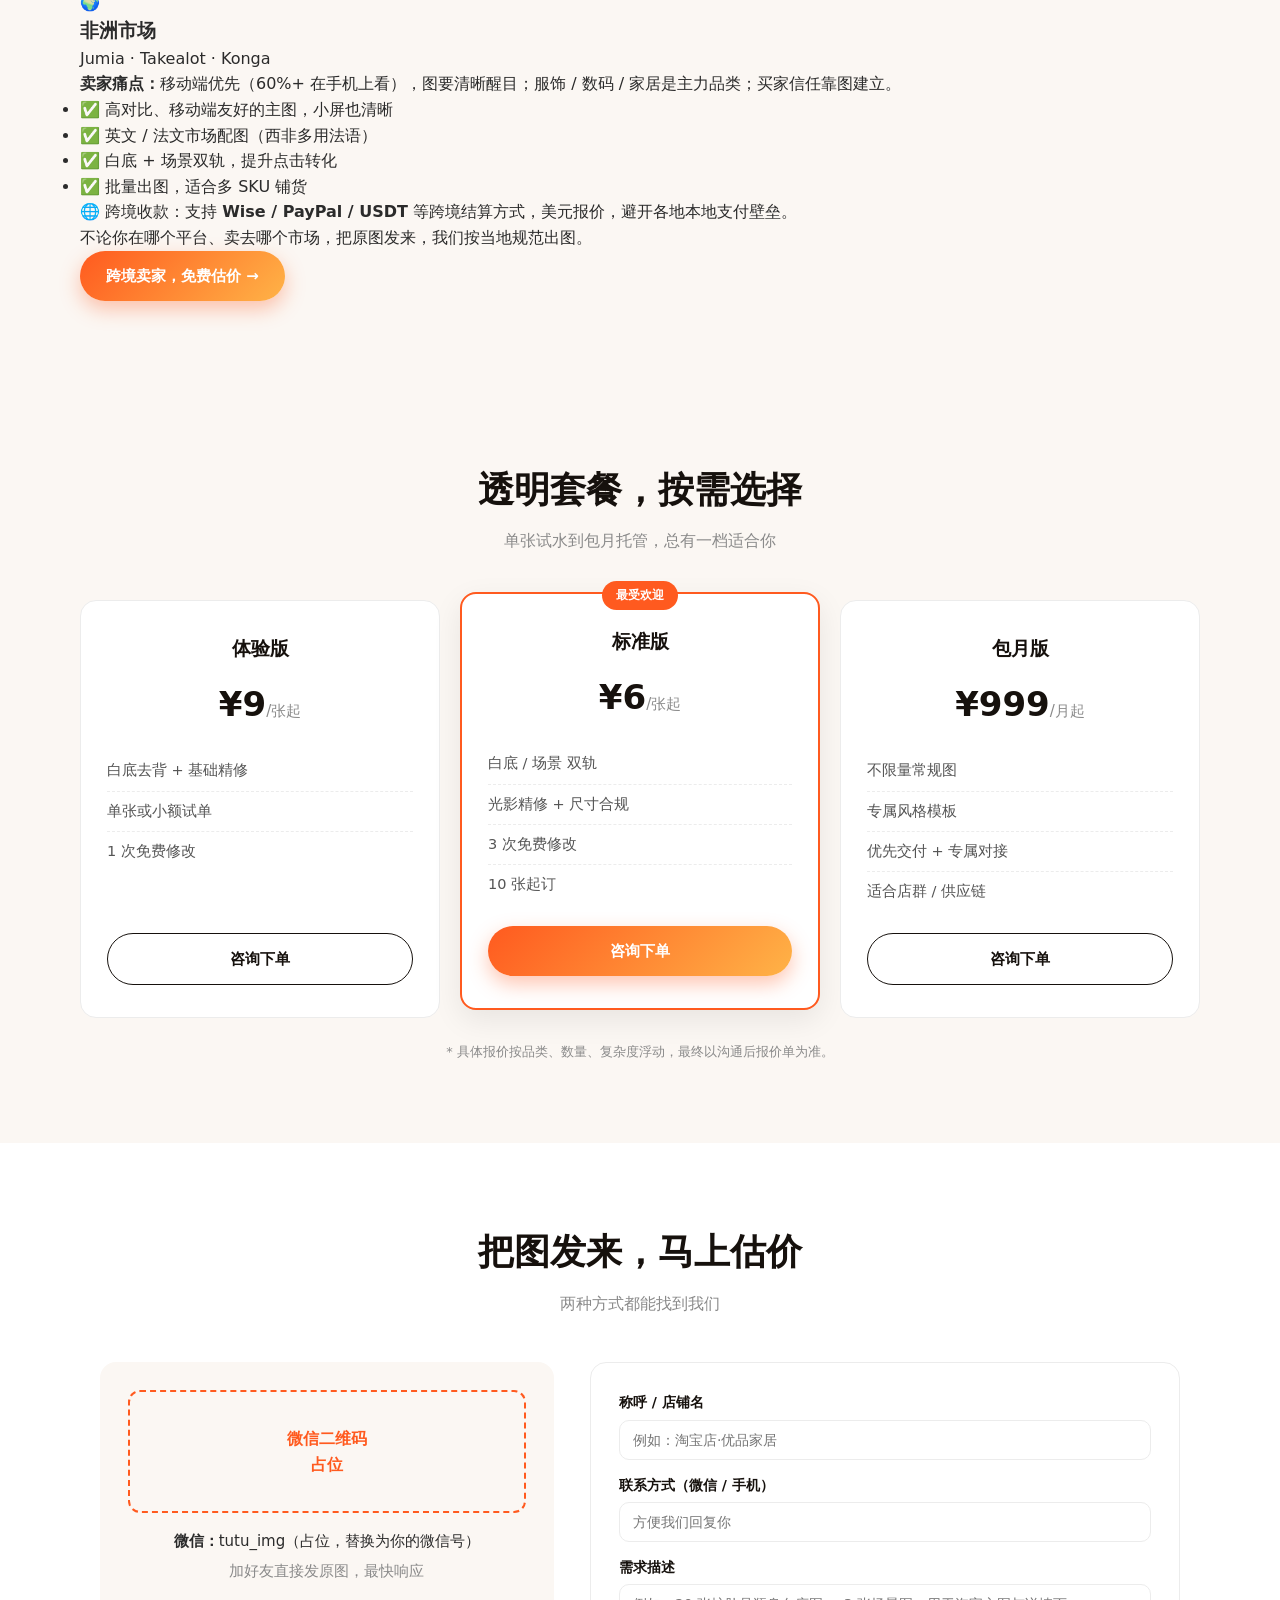
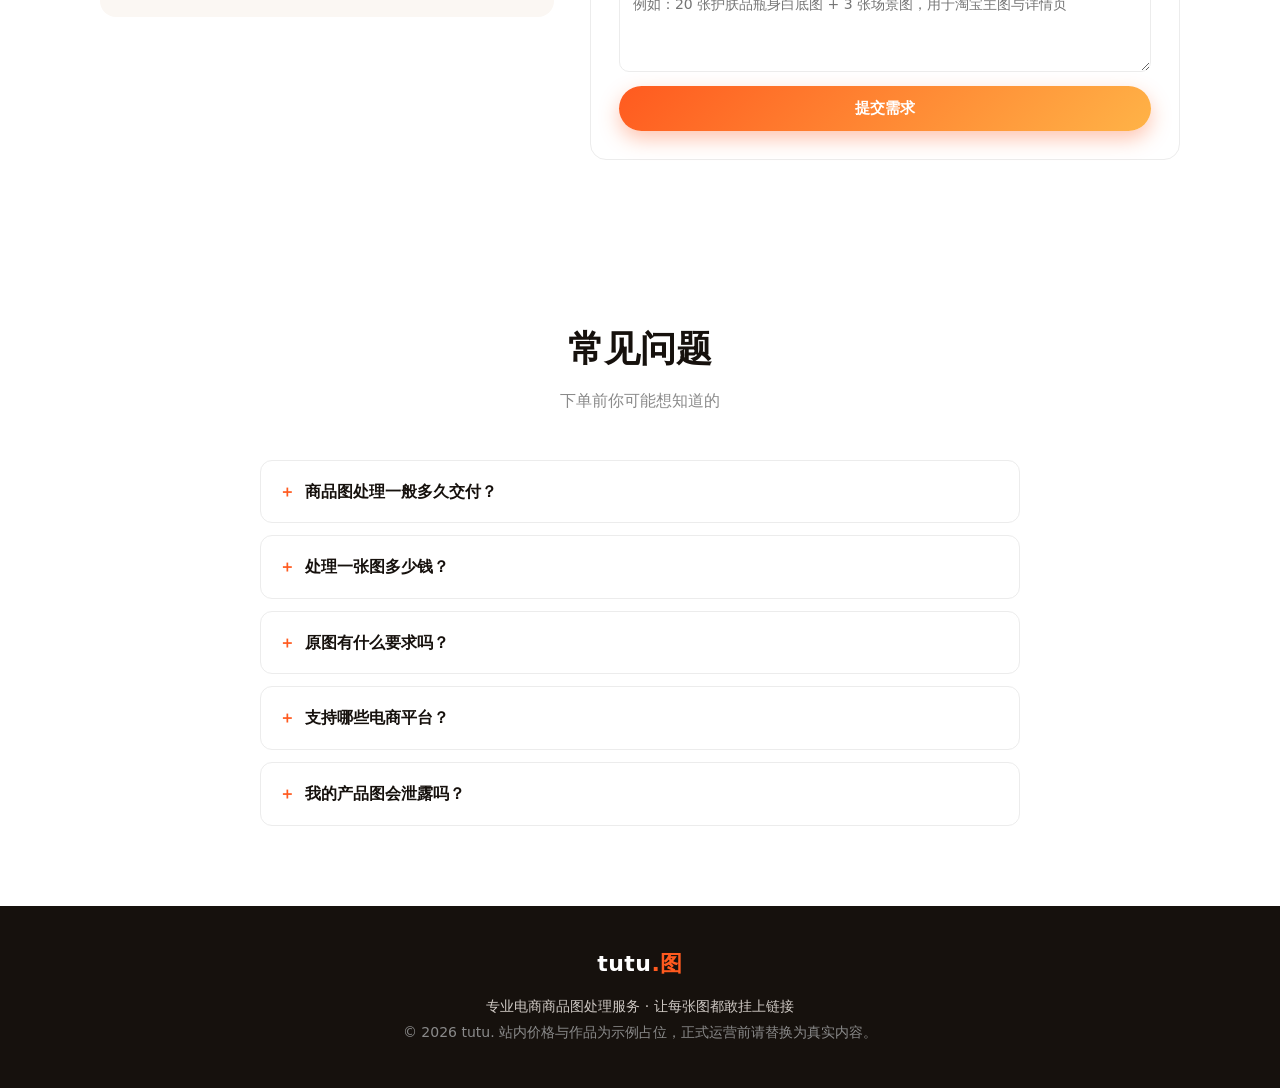
==== commit c50885f8: "feat: 新增「服务跨境卖家」板块（东南亚/非洲获客文案）" ====
--- a/index.html
+++ b/index.html
@@ -47,6 +47,7 @@
         <a href="#cases">案例</a>
         <a href="#process">流程</a>
         <a href="#faq">问答</a>
+        <a href="#crossborder">跨境</a>
         <a href="#pricing">套餐</a>
         <a href="#contact" class="nav-cta">立即下单</a>
       </nav>
@@ -201,6 +202,48 @@
       <blockquote class="review"><p>"主图换成白底精修后点击率明显高了，返工也少，沟通很顺畅。"</p><cite>— 淘宝店 · 优品家居</cite></blockquote>
       <blockquote class="review"><p>"一批 200 张护肤品图两天交齐，风格统一，上架不用再调，省心。"</p><cite>— 拼多多店 · 肌肤说</cite></blockquote>
       <blockquote class="review"><p>"场景图做得很有氛围，详情页转化比之前好了，后续长期合作。"</p><cite>— 抖音小店 · 轻食日记</cite></blockquote>
+    </div>
+  </section>
+
+  <!-- ============ 服务跨境卖家 ============ -->
+  <section class="section section-alt" id="crossborder">
+    <div class="section-head">
+      <h2>服务跨境卖家 · 专攻东南亚 / 非洲</h2>
+      <p>在 Shopee、TikTok Shop、Lazada、Jumia、Takealot 上卖货，商品图也要「本地化」</p>
+    </div>
+
+    <div class="cb-grid">
+      <!-- 东南亚 -->
+      <div class="cb-col">
+        <div class="cb-head"><span class="cb-flag">🌏</span><h3>东南亚市场</h3><span class="cb-platforms">Shopee · TikTok Shop · Lazada</span></div>
+        <p class="cb-pain"><strong>卖家痛点：</strong>内容电商当道，主图与短视频封面要够吸睛；各国平台尺寸规范不同；白底图 + 场景图双轨是标配。</p>
+        <ul class="cb-list">
+          <li>✅ 按 Shopee / TikTok Shop / Lazada 各国规范出图（主图 / 详情 / 直播封面）</li>
+          <li>✅ 白底图 + 场景图 + 短视频封面一站式交付</li>
+          <li>✅ 多语言详情页配图（英 / 泰 / 越 / 印尼语）</li>
+          <li>✅ 批量出图，适合店群 / 多站点铺货</li>
+        </ul>
+      </div>
+      <!-- 非洲 -->
+      <div class="cb-col">
+        <div class="cb-head"><span class="cb-flag">🌍</span><h3>非洲市场</h3><span class="cb-platforms">Jumia · Takealot · Konga</span></div>
+        <p class="cb-pain"><strong>卖家痛点：</strong>移动端优先（60%+ 在手机上看），图要清晰醒目；服饰 / 数码 / 家居是主力品类；买家信任靠图建立。</p>
+        <ul class="cb-list">
+          <li>✅ 高对比、移动端友好的主图，小屏也清晰</li>
+          <li>✅ 英文 / 法文市场配图（西非多用法语）</li>
+          <li>✅ 白底 + 场景双轨，提升点击转化</li>
+          <li>✅ 批量出图，适合多 SKU 铺货</li>
+        </ul>
+      </div>
+    </div>
+
+    <div class="cb-pay">
+      <span>🌐 跨境收款：</span>支持 <strong>Wise / PayPal / USDT</strong> 等跨境结算方式，美元报价，避开各地本地支付壁垒。
+    </div>
+
+    <div class="cb-cta">
+      <p>不论你在哪个平台、卖去哪个市场，把原图发来，我们按当地规范出图。</p>
+      <a href="#contact" class="btn btn-primary">跨境卖家，免费估价 →</a>
     </div>
   </section>
 
--- a/styles.css
+++ b/styles.css
@@ -139,9 +139,44 @@
 .footer .logo span{color:var(--accent)}
 .footer p{font-size:14px;margin:4px 0}
 
+/* ---------- 信任背书条 ---------- */
+.trust{background:var(--ink);color:#fff}
+.trust-inner{max-width:var(--maxw);margin:0 auto;padding:34px 20px;display:flex;flex-wrap:wrap;align-items:center;justify-content:space-between;gap:24px}
+.trust-stat{display:flex;flex-direction:column}
+.trust-stat strong{font-size:30px;color:var(--accent-2)}
+.trust-stat span{font-size:13px;color:#cfc9c4}
+.trust-platforms{font-size:14px;color:#cfc9c4}
+
+/* ---------- Before/After 上传图片 ---------- */
+.ba-img{position:absolute;inset:0;width:100%;height:100%;object-fit:contain}
+.ba-before .ba-img{filter:grayscale(.35) brightness(.92) contrast(.92)}
+.ba-after .ba-img{filter:brightness(1.06) contrast(1.06) saturate(1.12)}
+.ba-upload{display:flex;gap:12px;justify-content:center;align-items:center;margin-top:18px;flex-wrap:wrap}
+.ba-reset{background:none;border:1px solid var(--line);border-radius:999px;padding:10px 18px;cursor:pointer;font-size:14px;color:var(--text)}
+.ba-reset:hover{border-color:var(--accent);color:var(--accent)}
+
+/* ---------- 案例展示 ---------- */
+.gallery{display:grid;grid-template-columns:repeat(3,1fr);gap:18px}
+.case{margin:0;border-radius:var(--radius);overflow:hidden;border:1px solid var(--line);background:#fff;transition:transform .2s,box-shadow .2s}
+.case:hover{transform:translateY(-4px);box-shadow:var(--shadow)}
+.case-img{aspect-ratio:4/3;display:flex;align-items:center;justify-content:center;font-size:44px}
+.c1{background:linear-gradient(135deg,#ff7a45,#ffb347)}
+.c2{background:linear-gradient(135deg,#5b8def,#7ad0ff)}
+.c3{background:linear-gradient(135deg,#36c98b,#9be8c0)}
+.c4{background:linear-gradient(135deg,#a06bff,#d9b3ff)}
+.c5{background:linear-gradient(135deg,#ff6b9a,#ffb3c8)}
+.c6{background:linear-gradient(135deg,#ffa94d,#ffe08a)}
+.case figcaption{padding:12px 14px;font-size:14px;color:var(--ink);font-weight:600}
+
+/* ---------- 商家评价 ---------- */
+.reviews{display:grid;grid-template-columns:repeat(3,1fr);gap:20px}
+.review{background:#fff;border:1px solid var(--line);border-radius:var(--radius);padding:26px;margin:0;display:flex;flex-direction:column;gap:14px}
+.review p{color:#555;font-size:15px;line-height:1.7}
+.review cite{color:var(--accent);font-style:normal;font-weight:600;font-size:14px}
+
 /* ---------- 响应式 ---------- */
 @media (max-width:880px){
-  .cards,.plans,.steps{grid-template-columns:1fr 1fr}
+  .cards,.plans,.steps,.gallery,.reviews{grid-template-columns:1fr 1fr}
   .contact{grid-template-columns:1fr}
   .plan-hot{transform:none}
 }
@@ -149,6 +184,6 @@
   .nav-links{position:absolute;top:60px;right:16px;left:16px;flex-direction:column;background:#fff;border:1px solid var(--line);border-radius:12px;padding:14px;gap:12px;display:none}
   .nav-links.open{display:flex}
   .nav-toggle{display:block}
-  .cards,.plans,.steps{grid-template-columns:1fr}
+  .cards,.plans,.steps,.gallery,.reviews{grid-template-columns:1fr}
   .hero-stats{gap:24px}
 }
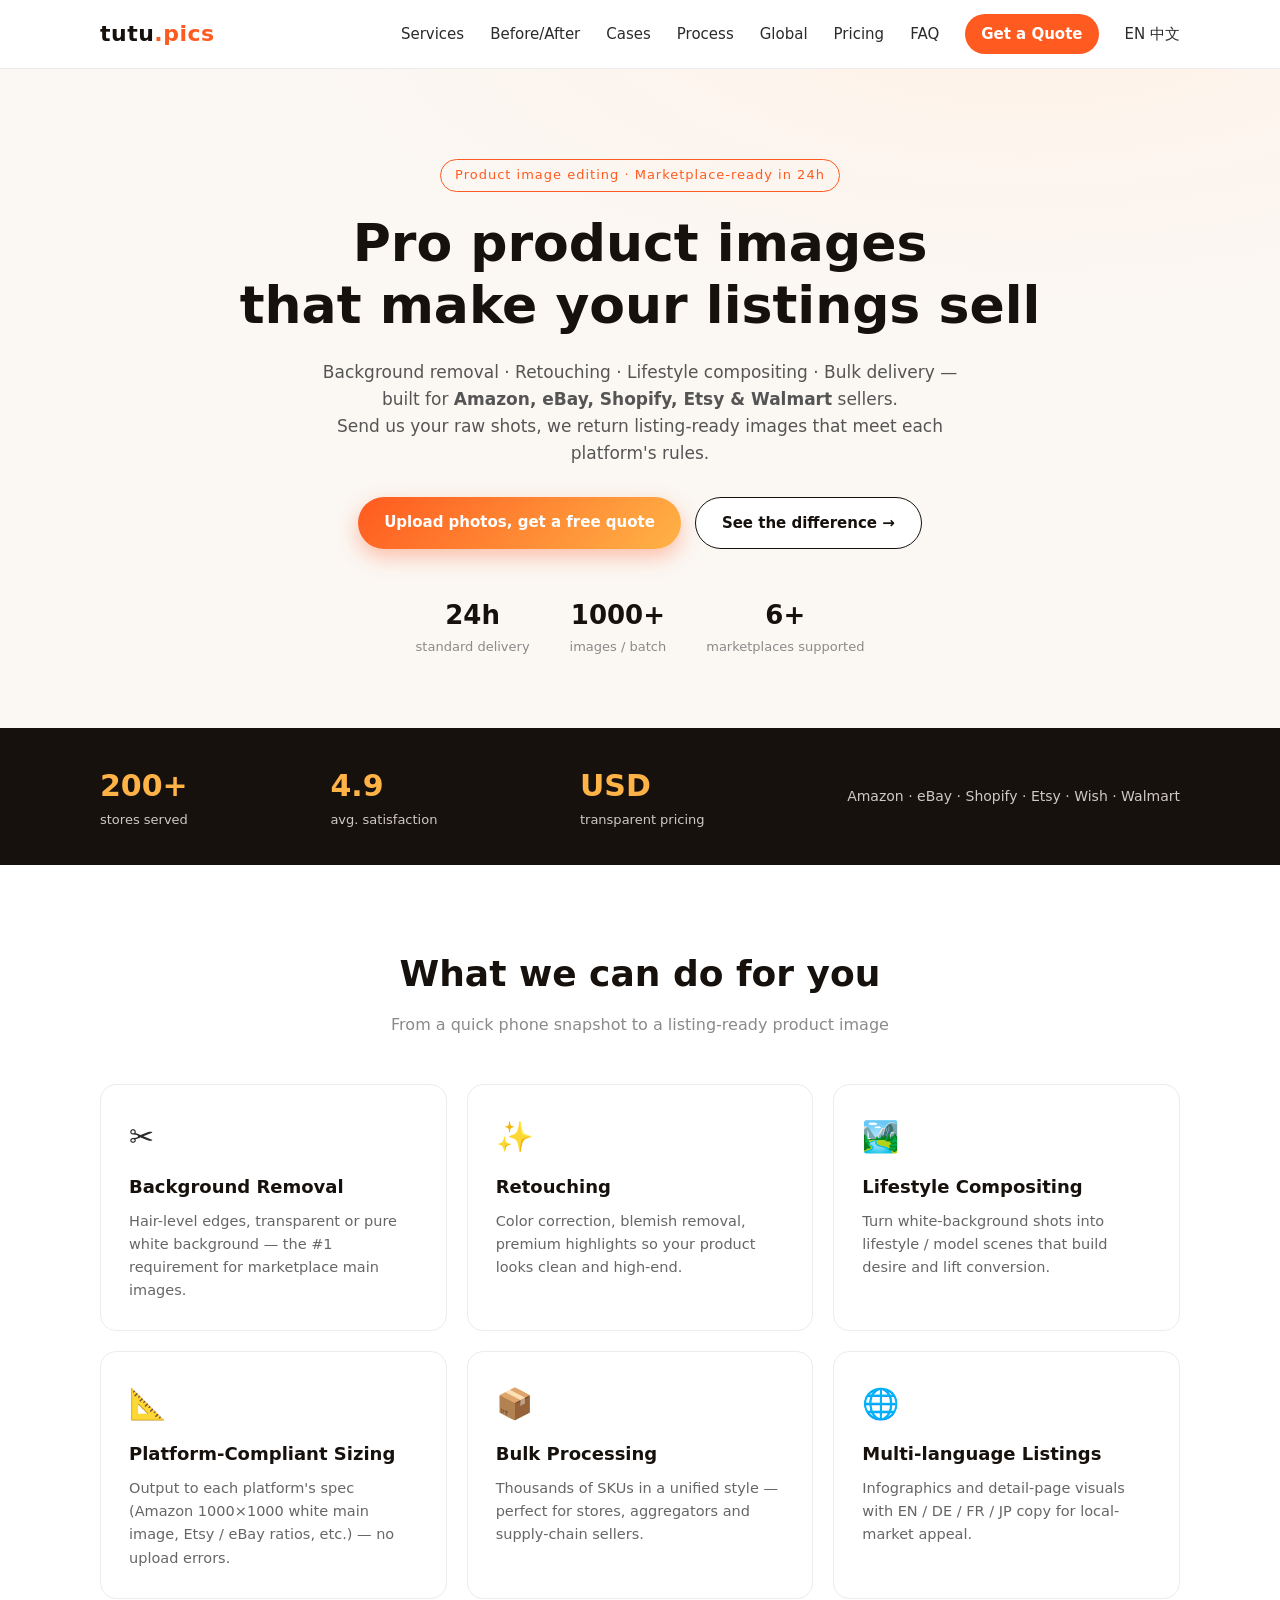
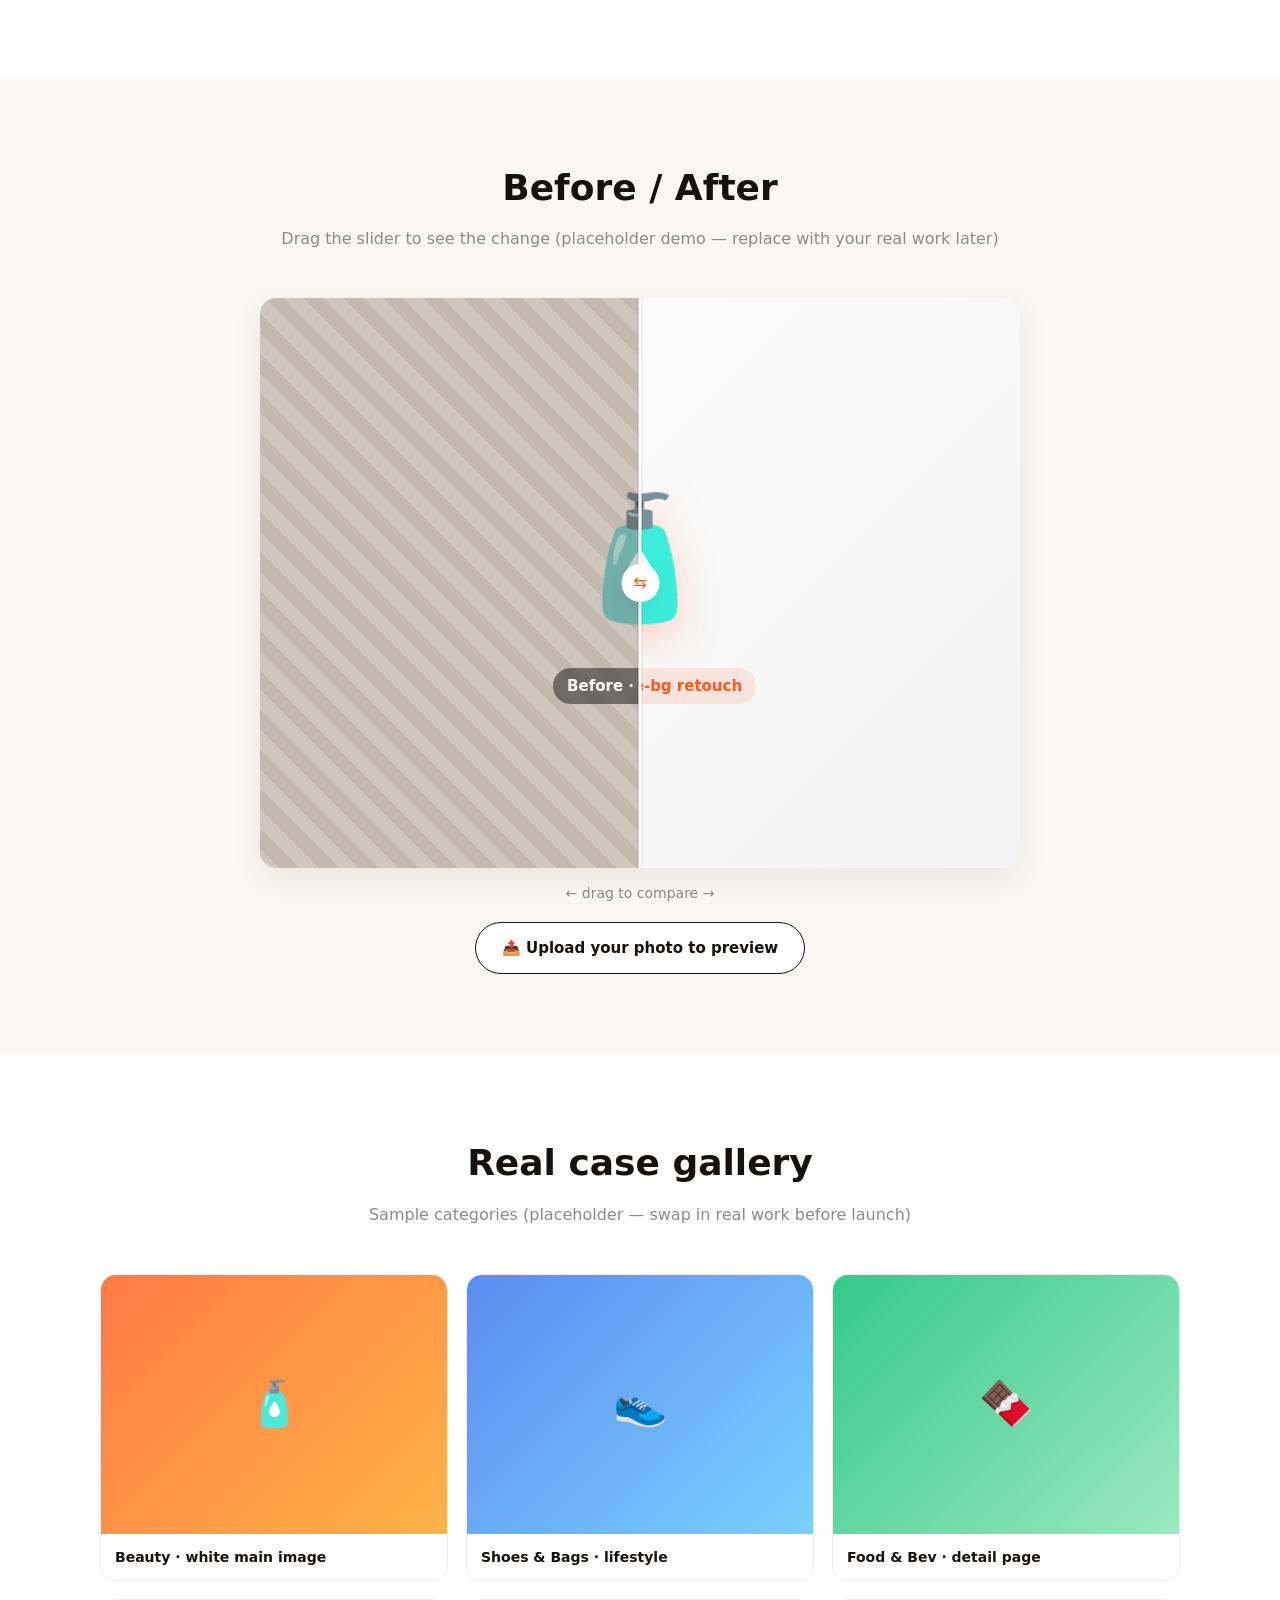
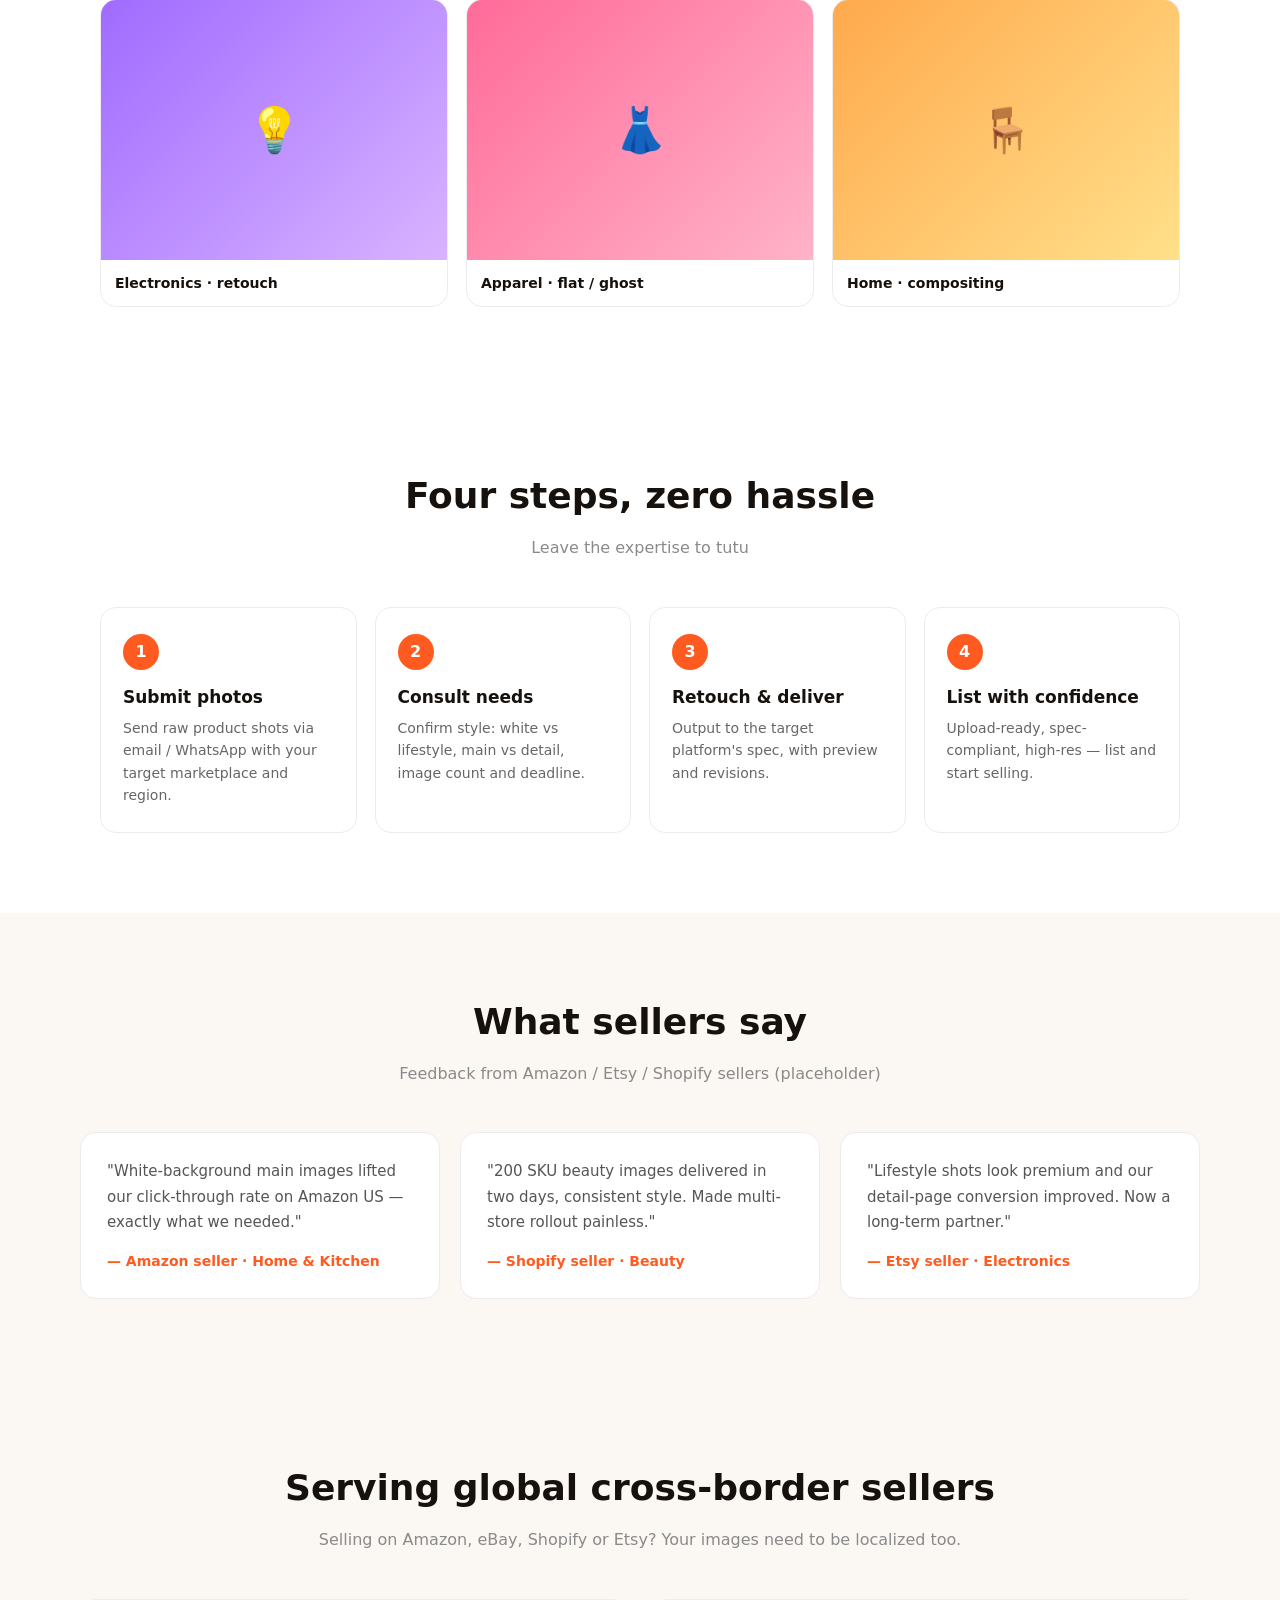
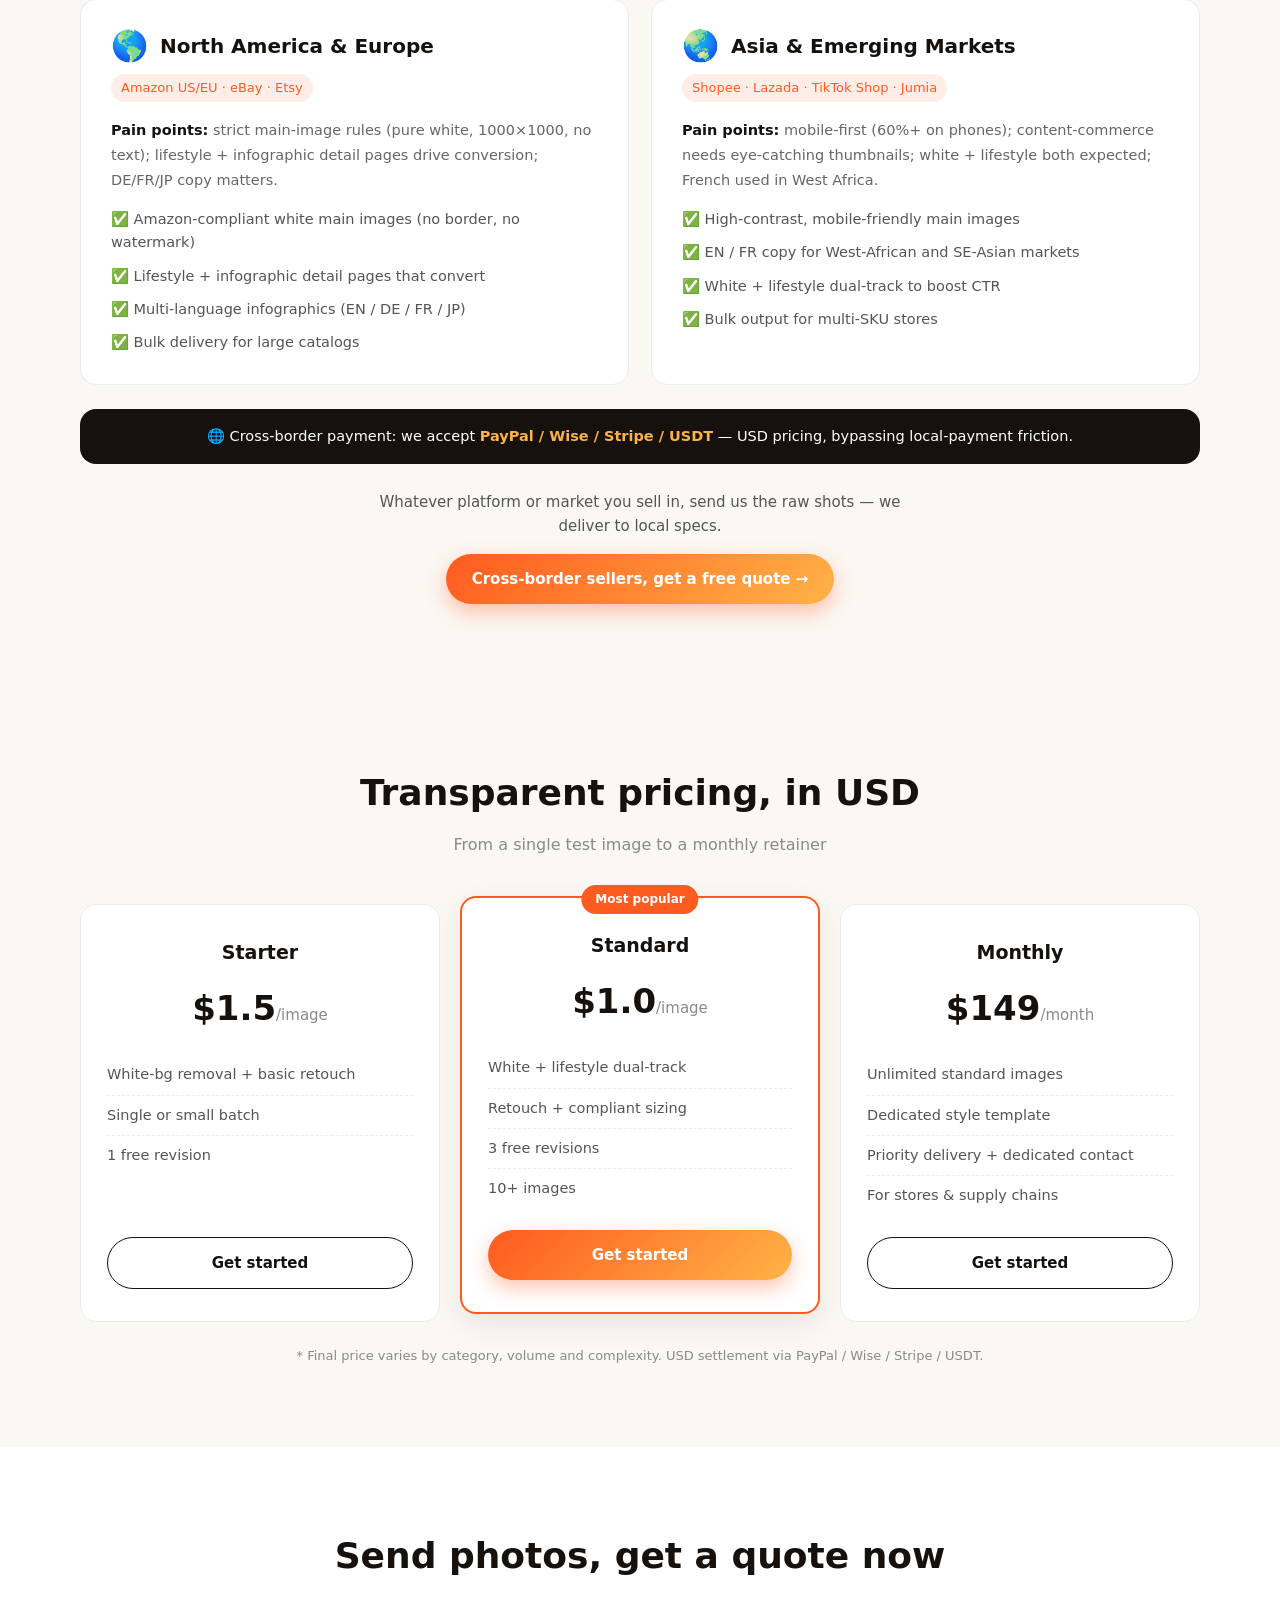
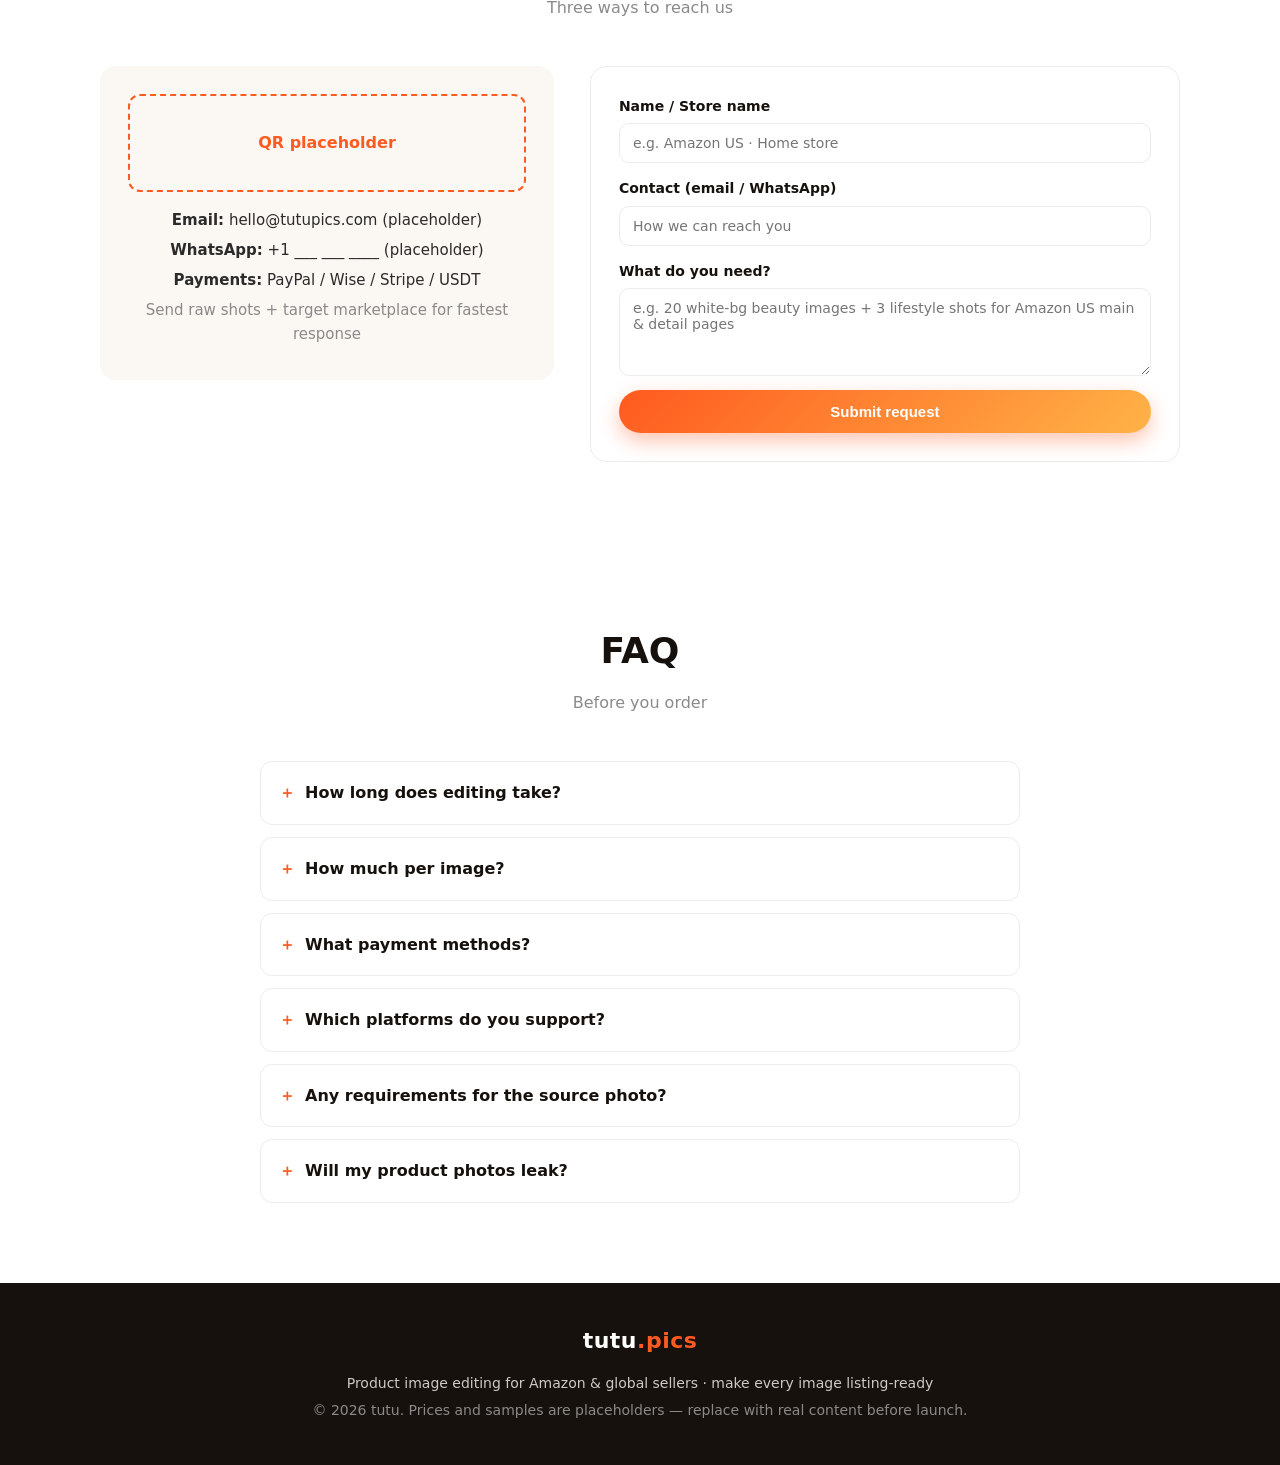
==== commit f23a24a9: "feat: intl bilingual site v5 (update index.html)" ====
--- a/index.html
+++ b/index.html
@@ -1,35 +1,40 @@
 <!DOCTYPE html>
-<html lang="zh-CN">
+<html lang="en">
 <head>
   <meta charset="UTF-8" />
   <meta name="viewport" content="width=device-width, initial-scale=1.0" />
-  <title>tutu · 专业商品图处理服务 | 让每张图都敢挂上链接</title>
-  <meta name="description" content="tutu 提供电商商品图处理服务：去背抠图、光影精修、场景合成、主图详情页合规、批量交付。专为淘宝/拼多多商家打造。" />
-  <!-- SEO：规范链接 + 社交分享卡片（Open Graph） -->
+  <title>tutu · Product Image Editing for Amazon & Global Sellers | White Background, Retouching, Lifestyle</title>
+  <meta name="description" content="tutu helps Amazon, eBay, Shopify, Etsy and Walmart sellers turn raw product photos into marketplace-ready images: background removal, retouching, lifestyle compositing, platform-compliant sizes and bulk delivery. USD pricing, pay via PayPal / Wise / Stripe / USDT." />
+  <!-- SEO: canonical -->
   <link rel="canonical" href="https://gushan-park.github.io/tutu/" />
+  <!-- SEO: hreflang (tell Google this is the EN page; ZH page at /zh.html) -->
+  <link rel="alternate" hreflang="en" href="https://gushan-park.github.io/tutu/" />
+  <link rel="alternate" hreflang="zh-CN" href="https://gushan-park.github.io/tutu/zh.html" />
+  <link rel="alternate" hreflang="x-default" href="https://gushan-park.github.io/tutu/" />
+  <!-- Open Graph share card -->
   <meta property="og:type" content="website" />
-  <meta property="og:title" content="tutu · 专业电商商品图处理服务" />
-  <meta property="og:description" content="去背、精修、场景合成、批量交付，让每张图都敢挂上链接。专为淘宝/拼多多商家打造。" />
+  <meta property="og:title" content="tutu · Product Image Editing for Amazon & Global Sellers" />
+  <meta property="og:description" content="Background removal, retouching, lifestyle compositing, platform-compliant sizing and bulk delivery for Amazon, eBay, Shopify, Etsy sellers." />
   <meta property="og:url" content="https://gushan-park.github.io/tutu/" />
   <meta name="twitter:card" content="summary_large_image" />
-  <!-- SEO：结构化数据（帮助搜索引擎理解这是「服务」，提升收录与富摘要） -->
+  <!-- SEO: structured data (Service + FAQPage) -->
   <script type="application/ld+json">
   {
     "@context": "https://schema.org",
     "@type": "Service",
-    "name": "tutu 电商商品图处理服务",
-    "description": "提供商品图去背抠图、光影精修、场景合成、主图详情页尺寸合规、批量交付服务，面向淘宝/拼多多等电商平台商家。",
-    "serviceType": "电商商品图处理 / 商品图精修",
-    "areaServed": "CN",
+    "name": "tutu Product Image Editing Service",
+    "description": "Professional product image editing for Amazon, eBay, Shopify, Etsy and Walmart sellers: background removal, retouching, lifestyle compositing, platform-compliant sizing and bulk delivery.",
+    "serviceType": "E-commerce product image editing",
+    "areaServed": ["US", "GB", "DE", "FR", "JP", "AU", "CA", "SG"],
     "provider": {
       "@type": "Organization",
       "name": "tutu",
       "url": "https://gushan-park.github.io/tutu/"
     },
     "offers": [
-      {"@type": "Offer", "name": "体验版", "price": "9", "priceCurrency": "CNY", "description": "白底去背+基础精修，1 次免费修改"},
-      {"@type": "Offer", "name": "标准版", "price": "6", "priceCurrency": "CNY", "description": "白底/场景双轨，光影精修+尺寸合规，3 次免费修改，10 张起订"},
-      {"@type": "Offer", "name": "包月版", "price": "999", "priceCurrency": "CNY", "description": "不限量常规图，专属风格模板，优先交付"}
+      {"@type": "Offer", "name": "Starter", "price": "1.5", "priceCurrency": "USD", "description": "White background + basic retouch, 1 free revision"},
+      {"@type": "Offer", "name": "Standard", "price": "1.0", "priceCurrency": "USD", "description": "White + lifestyle, retouch + compliant sizing, 3 revisions, 10+ images"},
+      {"@type": "Offer", "name": "Monthly", "price": "149", "priceCurrency": "USD", "description": "Unlimited standard images, dedicated style template, priority delivery"}
     ]
   }
   </script>
@@ -37,323 +42,328 @@
 </head>
 <body>
 
-  <!-- ============ 顶部导航 ============ -->
+  <!-- ============ Top navigation ============ -->
   <header class="nav">
     <div class="nav-inner">
-      <a href="#top" class="logo">tutu<span>.图</span></a>
+      <a href="#top" class="logo">tutu<span>.pics</span></a>
       <nav class="nav-links">
-        <a href="#services">服务</a>
-        <a href="#showcase">作品</a>
-        <a href="#cases">案例</a>
-        <a href="#process">流程</a>
-        <a href="#faq">问答</a>
-        <a href="#crossborder">跨境</a>
-        <a href="#pricing">套餐</a>
-        <a href="#contact" class="nav-cta">立即下单</a>
+        <a href="#services">Services</a>
+        <a href="#showcase">Before/After</a>
+        <a href="#cases">Cases</a>
+        <a href="#process">Process</a>
+        <a href="#global">Global</a>
+        <a href="#pricing">Pricing</a>
+        <a href="#faq">FAQ</a>
+        <a href="#contact" class="nav-cta">Get a Quote</a>
+        <!-- language switch: EN highlighted, click 中文 to switch -->
+        <span class="lang-switch">
+          <span class="lang-on">EN</span>
+          <a href="zh.html" hreflang="zh-CN" lang="zh-CN">中文</a>
+        </span>
       </nav>
-      <button class="nav-toggle" id="navToggle" aria-label="菜单">☰</button>
+      <button class="nav-toggle" id="navToggle" aria-label="Menu">☰</button>
     </div>
   </header>
 
-  <!-- ============ Hero 主视觉 ============ -->
+  <!-- ============ Hero ============ -->
   <section class="hero" id="top">
     <div class="hero-inner">
-      <p class="hero-tag">电商商品图处理 · 一站式交付</p>
-      <h1>专业商品图处理<br/>让产品自己会卖货</h1>
+      <p class="hero-tag">Product image editing · Marketplace-ready in 24h</p>
+      <h1>Pro product images<br/>that make your listings sell</h1>
       <p class="hero-sub">
-        去背 · 精修 · 场景合成 · 批量交付 —— 专为淘宝 / 拼多多商家打造。<br/>
-        你只管把原图发来，上架级商品图我们搞定。
+        Background removal · Retouching · Lifestyle compositing · Bulk delivery — built for
+        <strong>Amazon, eBay, Shopify, Etsy &amp; Walmart</strong> sellers.<br/>
+        Send us your raw shots, we return listing-ready images that meet each platform's rules.
       </p>
       <div class="hero-actions">
-        <a href="#contact" class="btn btn-primary">上传图片，免费估价</a>
-        <a href="#showcase" class="btn btn-ghost">看处理效果 →</a>
+        <a href="#contact" class="btn btn-primary">Upload photos, get a free quote</a>
+        <a href="#showcase" class="btn btn-ghost">See the difference →</a>
       </div>
       <ul class="hero-stats">
-        <li><strong>24h</strong><span>常规交付</span></li>
-        <li><strong>1000+</strong><span>单图/批次</span></li>
-        <li><strong>白底/场景</strong><span>双轨输出</span></li>
+        <li><strong>24h</strong><span>standard delivery</span></li>
+        <li><strong>1000+</strong><span>images / batch</span></li>
+        <li><strong>6+</strong><span>marketplaces supported</span></li>
       </ul>
     </div>
   </section>
 
-  <!-- ============ 信任背书条 ============ -->
+  <!-- ============ Trust bar ============ -->
   <section class="trust">
     <div class="trust-inner">
-      <div class="trust-stat"><strong>200+</strong><span>已服务店铺</span></div>
-      <div class="trust-stat"><strong>4.9</strong><span>平均满意度</span></div>
-      <div class="trust-stat"><strong>48h</strong><span>加急可沟通</span></div>
-      <div class="trust-platforms">覆盖平台：淘宝 · 天猫 · 拼多多 · 抖音小店</div>
-    </div>
-  </section>
-
-  <!-- ============ 服务能力 ============ -->
+      <div class="trust-stat"><strong>200+</strong><span>stores served</span></div>
+      <div class="trust-stat"><strong>4.9</strong><span>avg. satisfaction</span></div>
+      <div class="trust-stat"><strong>USD</strong><span>transparent pricing</span></div>
+      <div class="trust-platforms">Amazon · eBay · Shopify · Etsy · Wish · Walmart</div>
+    </div>
+  </section>
+
+  <!-- ============ Services ============ -->
   <section class="section" id="services">
     <div class="section-head">
-      <h2>我们能帮你做什么</h2>
-      <p>从一张随手拍，到一张能直接挂链接的商品图</p>
+      <h2>What we can do for you</h2>
+      <p>From a quick phone snapshot to a listing-ready product image</p>
     </div>
     <div class="cards">
       <div class="card">
         <div class="card-ic">✂️</div>
-        <h3>智能去背抠图</h3>
-        <p>毛发级边缘、透明背景、纯白底，电商主图刚需一步到位。</p>
+        <h3>Background Removal</h3>
+        <p>Hair-level edges, transparent or pure white background — the #1 requirement for marketplace main images.</p>
       </div>
       <div class="card">
         <div class="card-ic">✨</div>
-        <h3>光影精修</h3>
-        <p>调色、去瑕疵、加质感高光，让产品更干净、更高级。</p>
+        <h3>Retouching</h3>
+        <p>Color correction, blemish removal, premium highlights so your product looks clean and high-end.</p>
       </div>
       <div class="card">
         <div class="card-ic">🏞️</div>
-        <h3>场景合成</h3>
-        <p>白底图变场景图 / 模特图，营造使用氛围，提升点击转化。</p>
+        <h3>Lifestyle Compositing</h3>
+        <p>Turn white-background shots into lifestyle / model scenes that build desire and lift conversion.</p>
       </div>
       <div class="card">
         <div class="card-ic">📐</div>
-        <h3>尺寸合规</h3>
-        <p>主图、详情页、直通车图按平台规范输出，上传不报错。</p>
+        <h3>Platform-Compliant Sizing</h3>
+        <p>Output to each platform's spec (Amazon 1000×1000 white main image, Etsy / eBay ratios, etc.) — no upload errors.</p>
       </div>
       <div class="card">
         <div class="card-ic">📦</div>
-        <h3>批量处理</h3>
-        <p>上千 SKU 统一风格、统一交付，适合店群 / 供应链商家。</p>
-      </div>
-      <div class="card">
-        <div class="card-ic">🔁</div>
-        <h3>修改无忧</h3>
-        <p>交付后支持按反馈微调，直到你满意上架为止。</p>
-      </div>
-    </div>
-  </section>
-
-  <!-- ============ 作品 Before / After ============ -->
+        <h3>Bulk Processing</h3>
+        <p>Thousands of SKUs in a unified style — perfect for stores, aggregators and supply-chain sellers.</p>
+      </div>
+      <div class="card">
+        <div class="card-ic">🌐</div>
+        <h3>Multi-language Listings</h3>
+        <p>Infographics and detail-page visuals with EN / DE / FR / JP copy for local-market appeal.</p>
+      </div>
+    </div>
+  </section>
+
+  <!-- ============ Before / After ============ -->
   <section class="section section-alt" id="showcase">
     <div class="section-head">
-      <h2>处理前 / 处理后</h2>
-      <p>拖动中间滑块，直观感受一张图的变化（示例占位，正式版替换为你的真实作品）</p>
+      <h2>Before / After</h2>
+      <p>Drag the slider to see the change (placeholder demo — replace with your real work later)</p>
     </div>
 
     <div class="ba-slider" id="baSlider">
-      <!-- 处理后（底层，完整显示） -->
       <div class="ba-layer ba-after">
         <div class="ba-photo after" id="baAfterPhoto">
           <img class="ba-img" id="baImgAfter" alt="" hidden />
           <span class="ba-emoji" id="baEmojiAfter">🧴</span>
-          <span class="ba-label">处理后 · 白底精修</span>
+          <span class="ba-label">After · white-bg retouch</span>
         </div>
       </div>
-      <!-- 处理前（顶层，按滑块裁切显示左半部分） -->
       <div class="ba-layer ba-before" id="baBefore">
         <div class="ba-photo before" id="baBeforePhoto">
           <img class="ba-img" id="baImgBefore" alt="" hidden />
           <span class="ba-emoji" id="baEmojiBefore">🧴</span>
-          <span class="ba-label">处理前 · 原图直出</span>
+          <span class="ba-label">Before · raw shot</span>
         </div>
       </div>
       <div class="ba-handle" id="baHandle"></div>
-      <input type="range" min="0" max="100" value="50" id="baRange" class="ba-range" aria-label="对比滑块" />
-    </div>
-
-    <p class="ba-hint">← 拖动对比 →</p>
+      <input type="range" min="0" max="100" value="50" id="baRange" class="ba-range" aria-label="Comparison slider" />
+    </div>
+
+    <p class="ba-hint">← drag to compare →</p>
     <div class="ba-upload">
-      <label class="btn btn-ghost" for="baUpload">📤 上传你的图，先看效果</label>
+      <label class="btn btn-ghost" for="baUpload">📤 Upload your photo to preview</label>
       <input type="file" id="baUpload" accept="image/*" hidden />
-      <button type="button" class="ba-reset" id="baReset" hidden>恢复原示例</button>
-    </div>
-  </section>
-
-  <!-- ============ 案例展示 ============ -->
+      <button type="button" class="ba-reset" id="baReset" hidden>Reset demo</button>
+    </div>
+  </section>
+
+  <!-- ============ Cases ============ -->
   <section class="section" id="cases">
     <div class="section-head">
-      <h2>真实案例展示</h2>
-      <p>不同品类的处理效果（示例占位，运营后替换为真实作品）</p>
+      <h2>Real case gallery</h2>
+      <p>Sample categories (placeholder — swap in real work before launch)</p>
     </div>
     <div class="gallery">
-      <figure class="case"><div class="case-img c1">🧴</div><figcaption>护肤品 · 白底主图</figcaption></figure>
-      <figure class="case"><div class="case-img c2">👟</div><figcaption>鞋包 · 场景图</figcaption></figure>
-      <figure class="case"><div class="case-img c3">🍫</div><figcaption>食品 · 详情页</figcaption></figure>
-      <figure class="case"><div class="case-img c4">💡</div><figcaption>数码 · 主图精修</figcaption></figure>
-      <figure class="case"><div class="case-img c5">👗</div><figcaption>服饰 · 平铺精修</figcaption></figure>
-      <figure class="case"><div class="case-img c6">🪑</div><figcaption>家居 · 场景合成</figcaption></figure>
-    </div>
-  </section>
-
-  <!-- ============ 服务流程 ============ -->
+      <figure class="case"><div class="case-img c1">🧴</div><figcaption>Beauty · white main image</figcaption></figure>
+      <figure class="case"><div class="case-img c2">👟</div><figcaption>Shoes &amp; Bags · lifestyle</figcaption></figure>
+      <figure class="case"><div class="case-img c3">🍫</div><figcaption>Food &amp; Bev · detail page</figcaption></figure>
+      <figure class="case"><div class="case-img c4">💡</div><figcaption>Electronics · retouch</figcaption></figure>
+      <figure class="case"><div class="case-img c5">👗</div><figcaption>Apparel · flat / ghost</figcaption></figure>
+      <figure class="case"><div class="case-img c6">🪑</div><figcaption>Home · compositing</figcaption></figure>
+    </div>
+  </section>
+
+  <!-- ============ Process ============ -->
   <section class="section" id="process">
     <div class="section-head">
-      <h2>四步搞定，不用操心</h2>
-      <p>把专业的事交给 tutu</p>
+      <h2>Four steps, zero hassle</h2>
+      <p>Leave the expertise to tutu</p>
     </div>
     <div class="steps">
-      <div class="step"><span class="step-no">1</span><h3>提交原图</h3><p>微信 / 表单发来产品原始照片，说明用途与平台。</p></div>
-      <div class="step"><span class="step-no">2</span><h3>沟通需求</h3><p>确认风格：白底 or 场景、主图 or 详情、数量与工期。</p></div>
-      <div class="step"><span class="step-no">3</span><h3>精修交付</h3><p>按规范输出成品图，支持预览与修改。</p></div>
-      <div class="step"><span class="step-no">4</span><h3>上架无忧</h3><p>拿到即传，尺寸合规、画质达标，直接挂链接。</p></div>
-    </div>
-  </section>
-
-  <!-- ============ 商家评价 ============ -->
+      <div class="step"><span class="step-no">1</span><h3>Submit photos</h3><p>Send raw product shots via email / WhatsApp with your target marketplace and region.</p></div>
+      <div class="step"><span class="step-no">2</span><h3>Consult needs</h3><p>Confirm style: white vs lifestyle, main vs detail, image count and deadline.</p></div>
+      <div class="step"><span class="step-no">3</span><h3>Retouch &amp; deliver</h3><p>Output to the target platform's spec, with preview and revisions.</p></div>
+      <div class="step"><span class="step-no">4</span><h3>List with confidence</h3><p>Upload-ready, spec-compliant, high-res — list and start selling.</p></div>
+    </div>
+  </section>
+
+  <!-- ============ Reviews ============ -->
   <section class="section section-alt" id="reviews">
     <div class="section-head">
-      <h2>商家怎么说</h2>
-      <p>来自淘宝 / 拼多多卖家的真实反馈（示例占位）</p>
+      <h2>What sellers say</h2>
+      <p>Feedback from Amazon / Etsy / Shopify sellers (placeholder)</p>
     </div>
     <div class="reviews">
-      <blockquote class="review"><p>"主图换成白底精修后点击率明显高了，返工也少，沟通很顺畅。"</p><cite>— 淘宝店 · 优品家居</cite></blockquote>
-      <blockquote class="review"><p>"一批 200 张护肤品图两天交齐，风格统一，上架不用再调，省心。"</p><cite>— 拼多多店 · 肌肤说</cite></blockquote>
-      <blockquote class="review"><p>"场景图做得很有氛围，详情页转化比之前好了，后续长期合作。"</p><cite>— 抖音小店 · 轻食日记</cite></blockquote>
-    </div>
-  </section>
-
-  <!-- ============ 服务跨境卖家 ============ -->
-  <section class="section section-alt" id="crossborder">
-    <div class="section-head">
-      <h2>服务跨境卖家 · 专攻东南亚 / 非洲</h2>
-      <p>在 Shopee、TikTok Shop、Lazada、Jumia、Takealot 上卖货，商品图也要「本地化」</p>
+      <blockquote class="review"><p>"White-background main images lifted our click-through rate on Amazon US — exactly what we needed."</p><cite>— Amazon seller · Home &amp; Kitchen</cite></blockquote>
+      <blockquote class="review"><p>"200 SKU beauty images delivered in two days, consistent style. Made multi-store rollout painless."</p><cite>— Shopify seller · Beauty</cite></blockquote>
+      <blockquote class="review"><p>"Lifestyle shots look premium and our detail-page conversion improved. Now a long-term partner."</p><cite>— Etsy seller · Electronics</cite></blockquote>
+    </div>
+  </section>
+
+  <!-- ============ Global sellers ============ -->
+  <section class="section section-alt" id="global">
+    <div class="section-head">
+      <h2>Serving global cross-border sellers</h2>
+      <p>Selling on Amazon, eBay, Shopify or Etsy? Your images need to be localized too.</p>
     </div>
 
     <div class="cb-grid">
-      <!-- 东南亚 -->
       <div class="cb-col">
-        <div class="cb-head"><span class="cb-flag">🌏</span><h3>东南亚市场</h3><span class="cb-platforms">Shopee · TikTok Shop · Lazada</span></div>
-        <p class="cb-pain"><strong>卖家痛点：</strong>内容电商当道，主图与短视频封面要够吸睛；各国平台尺寸规范不同；白底图 + 场景图双轨是标配。</p>
+        <div class="cb-head"><span class="cb-flag">🌎</span><h3>North America &amp; Europe</h3><span class="cb-platforms">Amazon US/EU · eBay · Etsy</span></div>
+        <p class="cb-pain"><strong>Pain points:</strong> strict main-image rules (pure white, 1000×1000, no text); lifestyle + infographic detail pages drive conversion; DE/FR/JP copy matters.</p>
         <ul class="cb-list">
-          <li>✅ 按 Shopee / TikTok Shop / Lazada 各国规范出图（主图 / 详情 / 直播封面）</li>
-          <li>✅ 白底图 + 场景图 + 短视频封面一站式交付</li>
-          <li>✅ 多语言详情页配图（英 / 泰 / 越 / 印尼语）</li>
-          <li>✅ 批量出图，适合店群 / 多站点铺货</li>
-        </ul>
-      </div>
-      <!-- 非洲 -->
+          <li>✅ Amazon-compliant white main images (no border, no watermark)</li>
+          <li>✅ Lifestyle + infographic detail pages that convert</li>
+          <li>✅ Multi-language infographics (EN / DE / FR / JP)</li>
+          <li>✅ Bulk delivery for large catalogs</li>
+        </ul>
+      </div>
       <div class="cb-col">
-        <div class="cb-head"><span class="cb-flag">🌍</span><h3>非洲市场</h3><span class="cb-platforms">Jumia · Takealot · Konga</span></div>
-        <p class="cb-pain"><strong>卖家痛点：</strong>移动端优先（60%+ 在手机上看），图要清晰醒目；服饰 / 数码 / 家居是主力品类；买家信任靠图建立。</p>
+        <div class="cb-head"><span class="cb-flag">🌏</span><h3>Asia &amp; Emerging Markets</h3><span class="cb-platforms">Shopee · Lazada · TikTok Shop · Jumia</span></div>
+        <p class="cb-pain"><strong>Pain points:</strong> mobile-first (60%+ on phones); content-commerce needs eye-catching thumbnails; white + lifestyle both expected; French used in West Africa.</p>
         <ul class="cb-list">
-          <li>✅ 高对比、移动端友好的主图，小屏也清晰</li>
-          <li>✅ 英文 / 法文市场配图（西非多用法语）</li>
-          <li>✅ 白底 + 场景双轨，提升点击转化</li>
-          <li>✅ 批量出图，适合多 SKU 铺货</li>
+          <li>✅ High-contrast, mobile-friendly main images</li>
+          <li>✅ EN / FR copy for West-African and SE-Asian markets</li>
+          <li>✅ White + lifestyle dual-track to boost CTR</li>
+          <li>✅ Bulk output for multi-SKU stores</li>
         </ul>
       </div>
     </div>
 
     <div class="cb-pay">
-      <span>🌐 跨境收款：</span>支持 <strong>Wise / PayPal / USDT</strong> 等跨境结算方式，美元报价，避开各地本地支付壁垒。
+      <span>🌐 Cross-border payment:</span> we accept <strong>PayPal / Wise / Stripe / USDT</strong> — USD pricing, bypassing local-payment friction.
     </div>
 
     <div class="cb-cta">
-      <p>不论你在哪个平台、卖去哪个市场，把原图发来，我们按当地规范出图。</p>
-      <a href="#contact" class="btn btn-primary">跨境卖家，免费估价 →</a>
-    </div>
-  </section>
-
-  <!-- ============ 套餐价格 ============ -->
+      <p>Whatever platform or market you sell in, send us the raw shots — we deliver to local specs.</p>
+      <a href="#contact" class="btn btn-primary">Cross-border sellers, get a free quote →</a>
+    </div>
+  </section>
+
+  <!-- ============ Pricing ============ -->
   <section class="section section-alt" id="pricing">
     <div class="section-head">
-      <h2>透明套餐，按需选择</h2>
-      <p>单张试水到包月托管，总有一档适合你</p>
+      <h2>Transparent pricing, in USD</h2>
+      <p>From a single test image to a monthly retainer</p>
     </div>
     <div class="plans">
       <div class="plan">
-        <h3>体验版</h3>
-        <div class="price">¥9<span>/张起</span></div>
+        <h3>Starter</h3>
+        <div class="price">$1.5<span>/image</span></div>
         <ul>
-          <li>白底去背 + 基础精修</li>
-          <li>单张或小额试单</li>
-          <li>1 次免费修改</li>
-        </ul>
-        <a href="#contact" class="btn btn-ghost">咨询下单</a>
+          <li>White-bg removal + basic retouch</li>
+          <li>Single or small batch</li>
+          <li>1 free revision</li>
+        </ul>
+        <a href="#contact" class="btn btn-ghost">Get started</a>
       </div>
       <div class="plan plan-hot">
-        <div class="plan-badge">最受欢迎</div>
-        <h3>标准版</h3>
-        <div class="price">¥6<span>/张起</span></div>
+        <div class="plan-badge">Most popular</div>
+        <h3>Standard</h3>
+        <div class="price">$1.0<span>/image</span></div>
         <ul>
-          <li>白底 / 场景 双轨</li>
-          <li>光影精修 + 尺寸合规</li>
-          <li>3 次免费修改</li>
-          <li>10 张起订</li>
-        </ul>
-        <a href="#contact" class="btn btn-primary">咨询下单</a>
+          <li>White + lifestyle dual-track</li>
+          <li>Retouch + compliant sizing</li>
+          <li>3 free revisions</li>
+          <li>10+ images</li>
+        </ul>
+        <a href="#contact" class="btn btn-primary">Get started</a>
       </div>
       <div class="plan">
-        <h3>包月版</h3>
-        <div class="price">¥999<span>/月起</span></div>
+        <h3>Monthly</h3>
+        <div class="price">$149<span>/month</span></div>
         <ul>
-          <li>不限量常规图</li>
-          <li>专属风格模板</li>
-          <li>优先交付 + 专属对接</li>
-          <li>适合店群 / 供应链</li>
-        </ul>
-        <a href="#contact" class="btn btn-ghost">咨询下单</a>
-      </div>
-    </div>
-    <p class="pricing-note">* 具体报价按品类、数量、复杂度浮动，最终以沟通后报价单为准。</p>
-  </section>
-
-  <!-- ============ 联系 / 下单 ============ -->
+          <li>Unlimited standard images</li>
+          <li>Dedicated style template</li>
+          <li>Priority delivery + dedicated contact</li>
+          <li>For stores &amp; supply chains</li>
+        </ul>
+        <a href="#contact" class="btn btn-ghost">Get started</a>
+      </div>
+    </div>
+    <p class="pricing-note">* Final price varies by category, volume and complexity. USD settlement via PayPal / Wise / Stripe / USDT.</p>
+  </section>
+
+  <!-- ============ Contact ============ -->
   <section class="section" id="contact">
     <div class="section-head">
-      <h2>把图发来，马上估价</h2>
-      <p>两种方式都能找到我们</p>
+      <h2>Send photos, get a quote now</h2>
+      <p>Three ways to reach us</p>
     </div>
     <div class="contact">
       <div class="contact-wechat">
-        <div class="wx-qr">微信二维码<br/>占位</div>
-        <p><strong>微信：</strong>tutu_img（占位，替换为你的微信号）</p>
-        <p class="muted">加好友直接发原图，最快响应</p>
+        <div class="wx-qr">QR placeholder</div>
+        <p><strong>Email:</strong> hello@tutupics.com (placeholder)</p>
+        <p><strong>WhatsApp:</strong> +1 ___ ___ ____ (placeholder)</p>
+        <p><strong>Payments:</strong> PayPal / Wise / Stripe / USDT</p>
+        <p class="muted">Send raw shots + target marketplace for fastest response</p>
       </div>
       <form class="contact-form" id="orderForm">
-        <label>称呼 / 店铺名
-          <input type="text" name="name" placeholder="例如：淘宝店·优品家居" required />
+        <label>Name / Store name
+          <input type="text" name="name" placeholder="e.g. Amazon US · Home store" required />
         </label>
-        <label>联系方式（微信 / 手机）
-          <input type="text" name="contact" placeholder="方便我们回复你" required />
+        <label>Contact (email / WhatsApp)
+          <input type="text" name="contact" placeholder="How we can reach you" required />
         </label>
-        <label>需求描述
-          <textarea name="need" rows="4" placeholder="例如：20 张护肤品瓶身白底图 + 3 张场景图，用于淘宝主图与详情页"></textarea>
+        <label>What do you need?
+          <textarea name="need" rows="4" placeholder="e.g. 20 white-bg beauty images + 3 lifestyle shots for Amazon US main & detail pages"></textarea>
         </label>
-        <button type="submit" class="btn btn-primary">提交需求</button>
-        <p class="form-msg" id="formMsg" hidden>✅ 已收到！我们会尽快通过你留的联系方式回复（演示站点，暂未接后端）。</p>
+        <button type="submit" class="btn btn-primary">Submit request</button>
+        <p class="form-msg" id="formMsg" hidden>✅ Received! We'll reply via your contact shortly (demo site — backend not connected yet).</p>
       </form>
     </div>
   </section>
 
-  <!-- ============ 常见问题 FAQ ============ -->
+  <!-- ============ FAQ ============ -->
   <section class="section" id="faq">
     <div class="section-head">
-      <h2>常见问题</h2>
-      <p>下单前你可能想知道的</p>
+      <h2>FAQ</h2>
+      <p>Before you order</p>
     </div>
     <div class="faq">
-      <details class="faq-item"><summary>商品图处理一般多久交付？</summary><p>常规订单 24 小时内交付；大批量或复杂场景图可沟通排期，我们会给明确工期。</p></details>
-      <details class="faq-item"><summary>处理一张图多少钱？</summary><p>体验版 ¥9/张起，标准版 ¥6/张起，包月版 ¥999/月起。具体按品类、数量、复杂度浮动，以沟通后报价单为准。</p></details>
-      <details class="faq-item"><summary>原图有什么要求吗？</summary><p>手机拍、平铺拍都可以，越清晰越好。去背、调光、修瑕疵都交给我们，你只管发原图。</p></details>
-      <details class="faq-item"><summary>支持哪些电商平台？</summary><p>淘宝、天猫、拼多多、抖音小店等，按各平台主图 / 详情页 / 直通车图规范输出，上传不报错。</p></details>
-      <details class="faq-item"><summary>我的产品图会泄露吗？</summary><p>我们重视商家素材保密，交付确认后按约定删除源文件，不对外留存、不用于展示（除非你授权）。</p></details>
-    </div>
-    <!-- SEO：FAQ 结构化数据，帮助搜索引擎出「富摘要」 -->
+      <details class="faq-item"><summary>How long does editing take?</summary><p>Standard orders deliver within 24h. Large batches or complex lifestyle work get a clear timeline up front.</p></details>
+      <details class="faq-item"><summary>How much per image?</summary><p>Starter from $1.5/image, Standard from $1.0/image (10+), Monthly from $149/mo. Final price varies by category, volume and complexity.</p></details>
+      <details class="faq-item"><summary>What payment methods?</summary><p>Flat USD pricing, paid via PayPal, Wise, Stripe or USDT — avoiding local-payment friction across markets.</p></details>
+      <details class="faq-item"><summary>Which platforms do you support?</summary><p>Amazon, eBay, Shopify, Etsy, Wish, Walmart and major regional platforms — output to each one's main/detail image spec.</p></details>
+      <details class="faq-item"><summary>Any requirements for the source photo?</summary><p>Phone or flat-lay shots are fine, the clearer the better. Leave background, lighting and retouching to us.</p></details>
+      <details class="faq-item"><summary>Will my product photos leak?</summary><p>We respect seller confidentiality: source files are deleted on request after delivery and never reused publicly without permission.</p></details>
+    </div>
     <script type="application/ld+json">
     {
       "@context":"https://schema.org",
       "@type":"FAQPage",
       "mainEntity":[
-        {"@type":"Question","name":"商品图处理一般多久交付？","acceptedAnswer":{"@type":"Answer","text":"常规订单 24 小时内交付；大批量或复杂场景图可沟通排期。"}},
-        {"@type":"Question","name":"处理一张图多少钱？","acceptedAnswer":{"@type":"Answer","text":"体验版 9 元/张起，标准版 6 元/张起，包月版 999 元/月起。具体按品类、数量、复杂度浮动。"}},
-        {"@type":"Question","name":"原图有什么要求吗？","acceptedAnswer":{"@type":"Answer","text":"手机拍、平铺拍都可以，越清晰越好。去背、调光、修瑕疵都交给我们。"}},
-        {"@type":"Question","name":"支持哪些电商平台？","acceptedAnswer":{"@type":"Answer","text":"淘宝、天猫、拼多多、抖音小店等，按各平台主图、详情页、直通车图规范输出。"}},
-        {"@type":"Question","name":"我的产品图会泄露吗？","acceptedAnswer":{"@type":"Answer","text":"我们重视商家素材保密，交付确认后按约定删除源文件，不对外留存。"}}
+        {"@type":"Question","name":"How long does editing take?","acceptedAnswer":{"@type":"Answer","text":"Standard orders deliver within 24 hours. Large batches get a clear timeline."}},
+        {"@type":"Question","name":"How much per image?","acceptedAnswer":{"@type":"Answer","text":"Starter from 1.5 USD per image, Standard from 1.0 USD (10+), Monthly from 149 USD per month."}},
+        {"@type":"Question","name":"What payment methods?","acceptedAnswer":{"@type":"Answer","text":"Flat USD pricing via PayPal, Wise, Stripe or USDT."}},
+        {"@type":"Question","name":"Which platforms do you support?","acceptedAnswer":{"@type":"Answer","text":"Amazon, eBay, Shopify, Etsy, Wish, Walmart and major regional platforms."}},
+        {"@type":"Question","name":"Any requirements for the source photo?","acceptedAnswer":{"@type":"Answer","text":"Phone or flat-lay shots are fine. Leave background and lighting to us."}},
+        {"@type":"Question","name":"Will my product photos leak?","acceptedAnswer":{"@type":"Answer","text":"Source files are deleted on request after delivery and never reused publicly without permission."}}
       ]
     }
     </script>
   </section>
 
-  <!-- ============ 页脚 ============ -->
+  <!-- ============ Footer ============ -->
   <footer class="footer">
     <div class="footer-inner">
-      <span class="logo">tutu<span>.图</span></span>
-      <p>专业电商商品图处理服务 · 让每张图都敢挂上链接</p>
-      <p class="muted">© 2026 tutu. 站内价格与作品为示例占位，正式运营前请替换为真实内容。</p>
+      <span class="logo">tutu<span>.pics</span></span>
+      <p>Product image editing for Amazon &amp; global sellers · make every image listing-ready</p>
+      <p class="muted">© 2026 tutu. Prices and samples are placeholders — replace with real content before launch.</p>
     </div>
   </footer>
 
--- a/styles.css
+++ b/styles.css
@@ -174,9 +174,25 @@
 .review p{color:#555;font-size:15px;line-height:1.7}
 .review cite{color:var(--accent);font-style:normal;font-weight:600;font-size:14px}
 
+/* ---------- 服务跨境卖家 ---------- */
+.cb-grid{display:grid;grid-template-columns:1fr 1fr;gap:22px}
+.cb-col{background:#fff;border:1px solid var(--line);border-radius:var(--radius);padding:30px;display:flex;flex-direction:column}
+.cb-head{display:flex;align-items:center;gap:12px;flex-wrap:wrap;margin-bottom:16px}
+.cb-flag{font-size:30px;line-height:1}
+.cb-head h3{font-size:20px;color:var(--ink)}
+.cb-platforms{font-size:13px;color:var(--accent);background:rgba(255,90,31,.1);padding:4px 10px;border-radius:999px}
+.cb-pain{color:#666;font-size:14.5px;margin-bottom:16px;line-height:1.7}
+.cb-pain strong{color:var(--ink)}
+.cb-list{list-style:none;display:flex;flex-direction:column;gap:10px}
+.cb-list li{font-size:14.5px;color:#555;line-height:1.6}
+.cb-pay{margin-top:24px;text-align:center;background:var(--ink);color:#fff;border-radius:var(--radius);padding:16px;font-size:14.5px}
+.cb-pay strong{color:var(--accent-2)}
+.cb-cta{margin-top:26px;text-align:center;display:flex;flex-direction:column;align-items:center;gap:16px}
+.cb-cta p{color:#555;max-width:560px;font-size:15px}
+
 /* ---------- 响应式 ---------- */
 @media (max-width:880px){
-  .cards,.plans,.steps,.gallery,.reviews{grid-template-columns:1fr 1fr}
+  .cards,.plans,.steps,.gallery,.reviews,.cb-grid{grid-template-columns:1fr 1fr}
   .contact{grid-template-columns:1fr}
   .plan-hot{transform:none}
 }
@@ -184,6 +200,6 @@
   .nav-links{position:absolute;top:60px;right:16px;left:16px;flex-direction:column;background:#fff;border:1px solid var(--line);border-radius:12px;padding:14px;gap:12px;display:none}
   .nav-links.open{display:flex}
   .nav-toggle{display:block}
-  .cards,.plans,.steps,.gallery,.reviews{grid-template-columns:1fr}
+  .cards,.plans,.steps,.gallery,.reviews,.cb-grid{grid-template-columns:1fr}
   .hero-stats{gap:24px}
 }
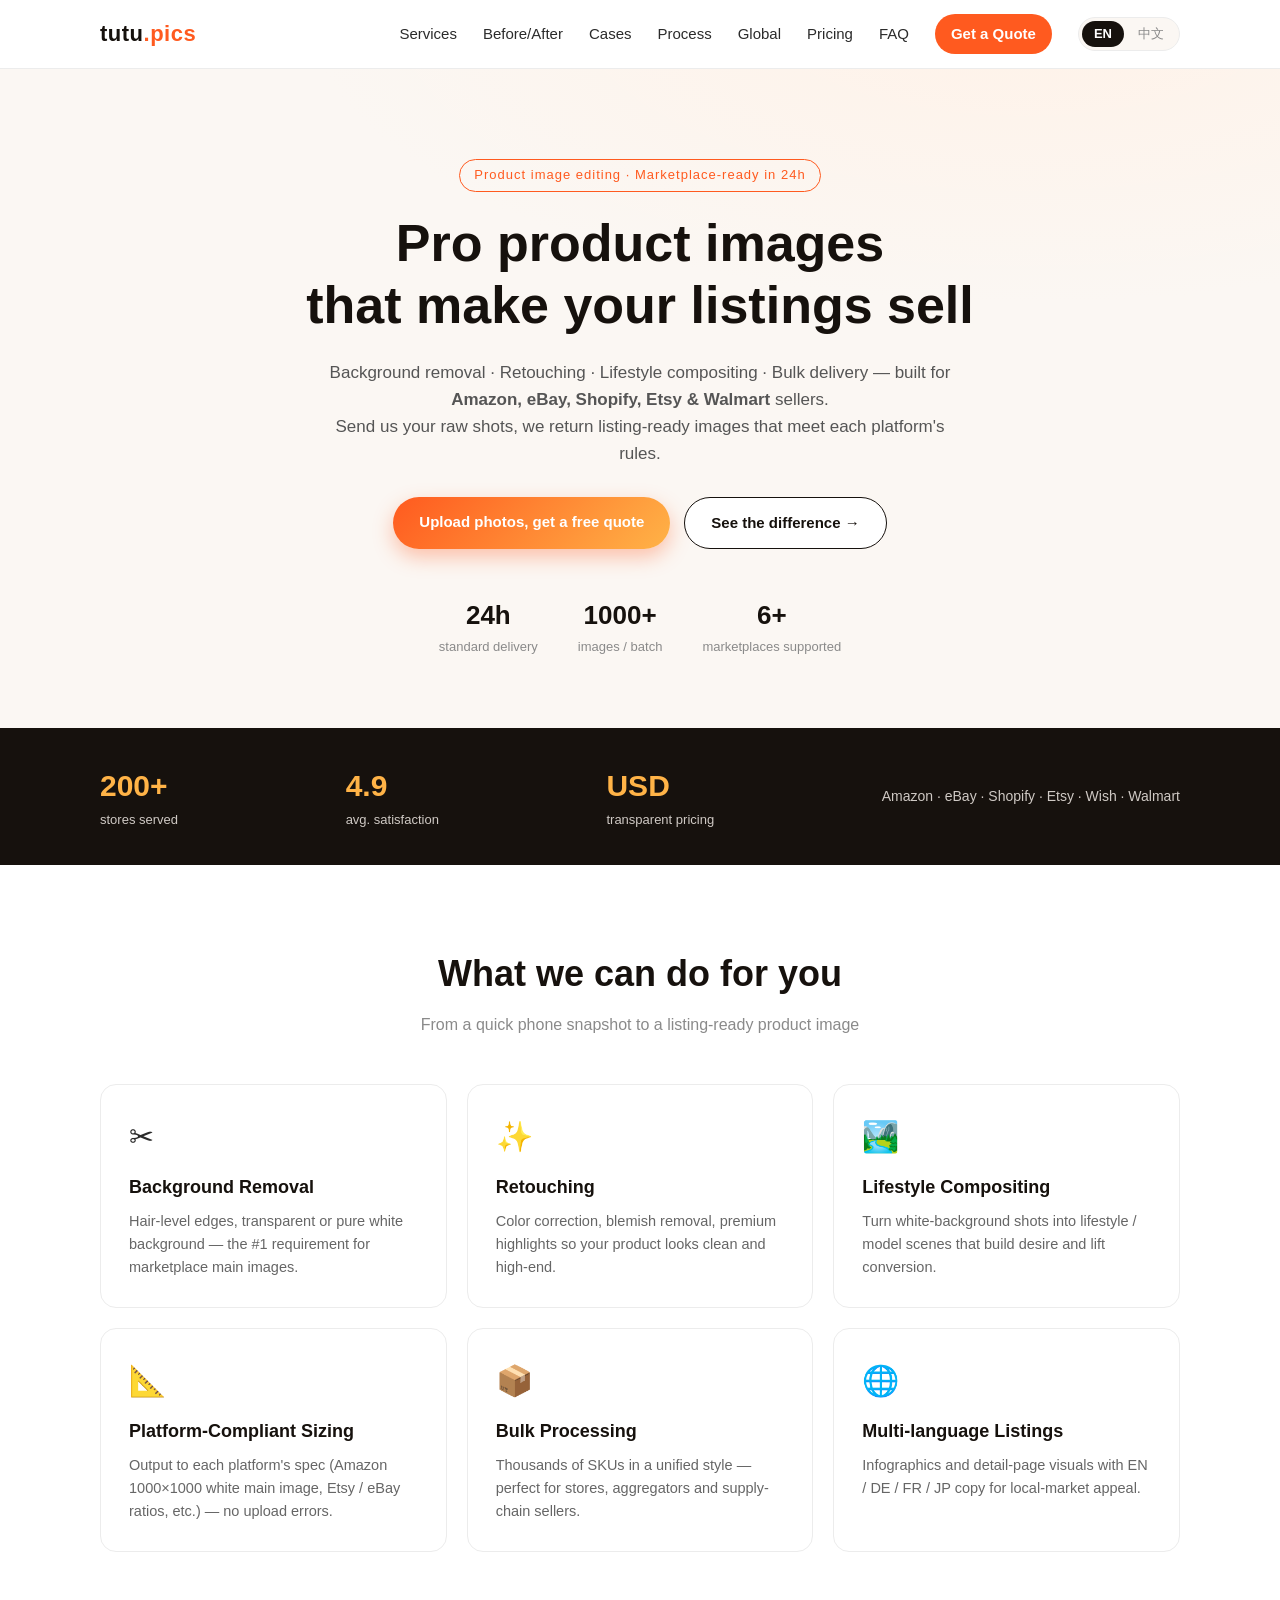
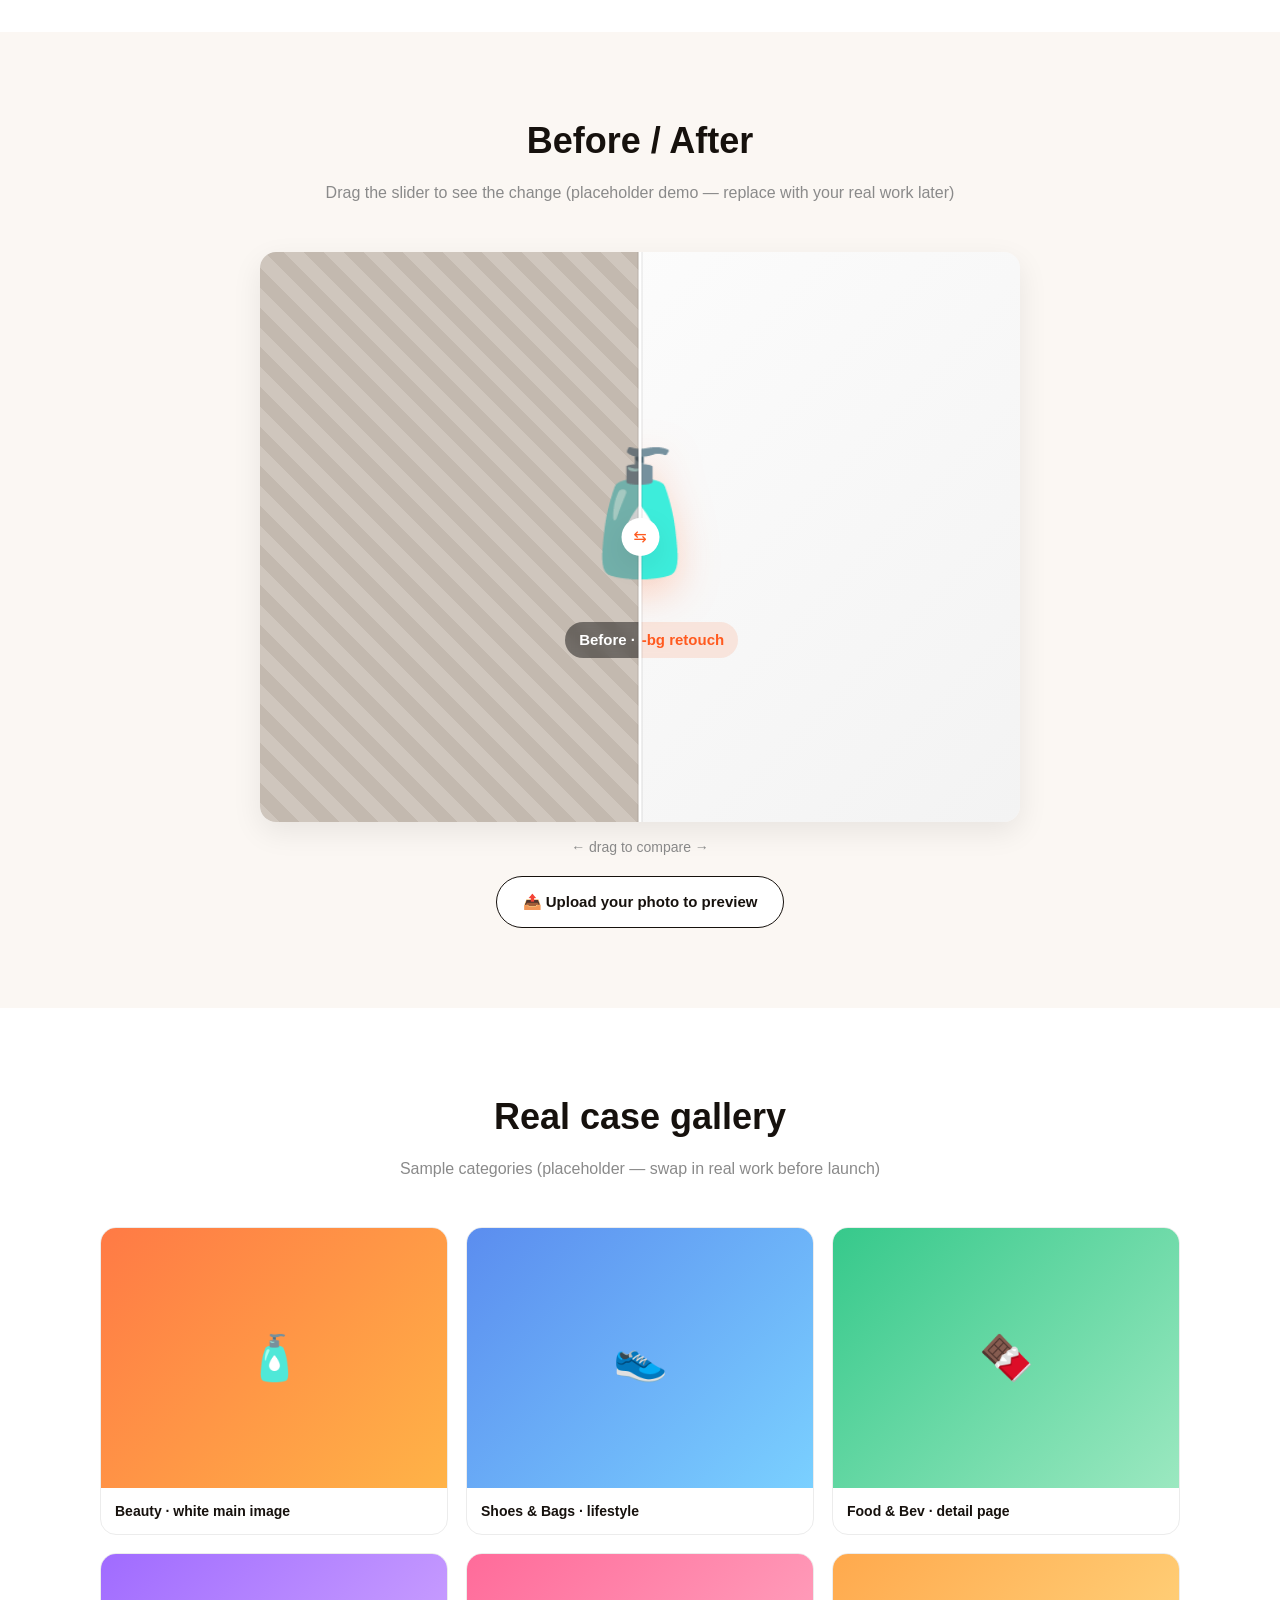
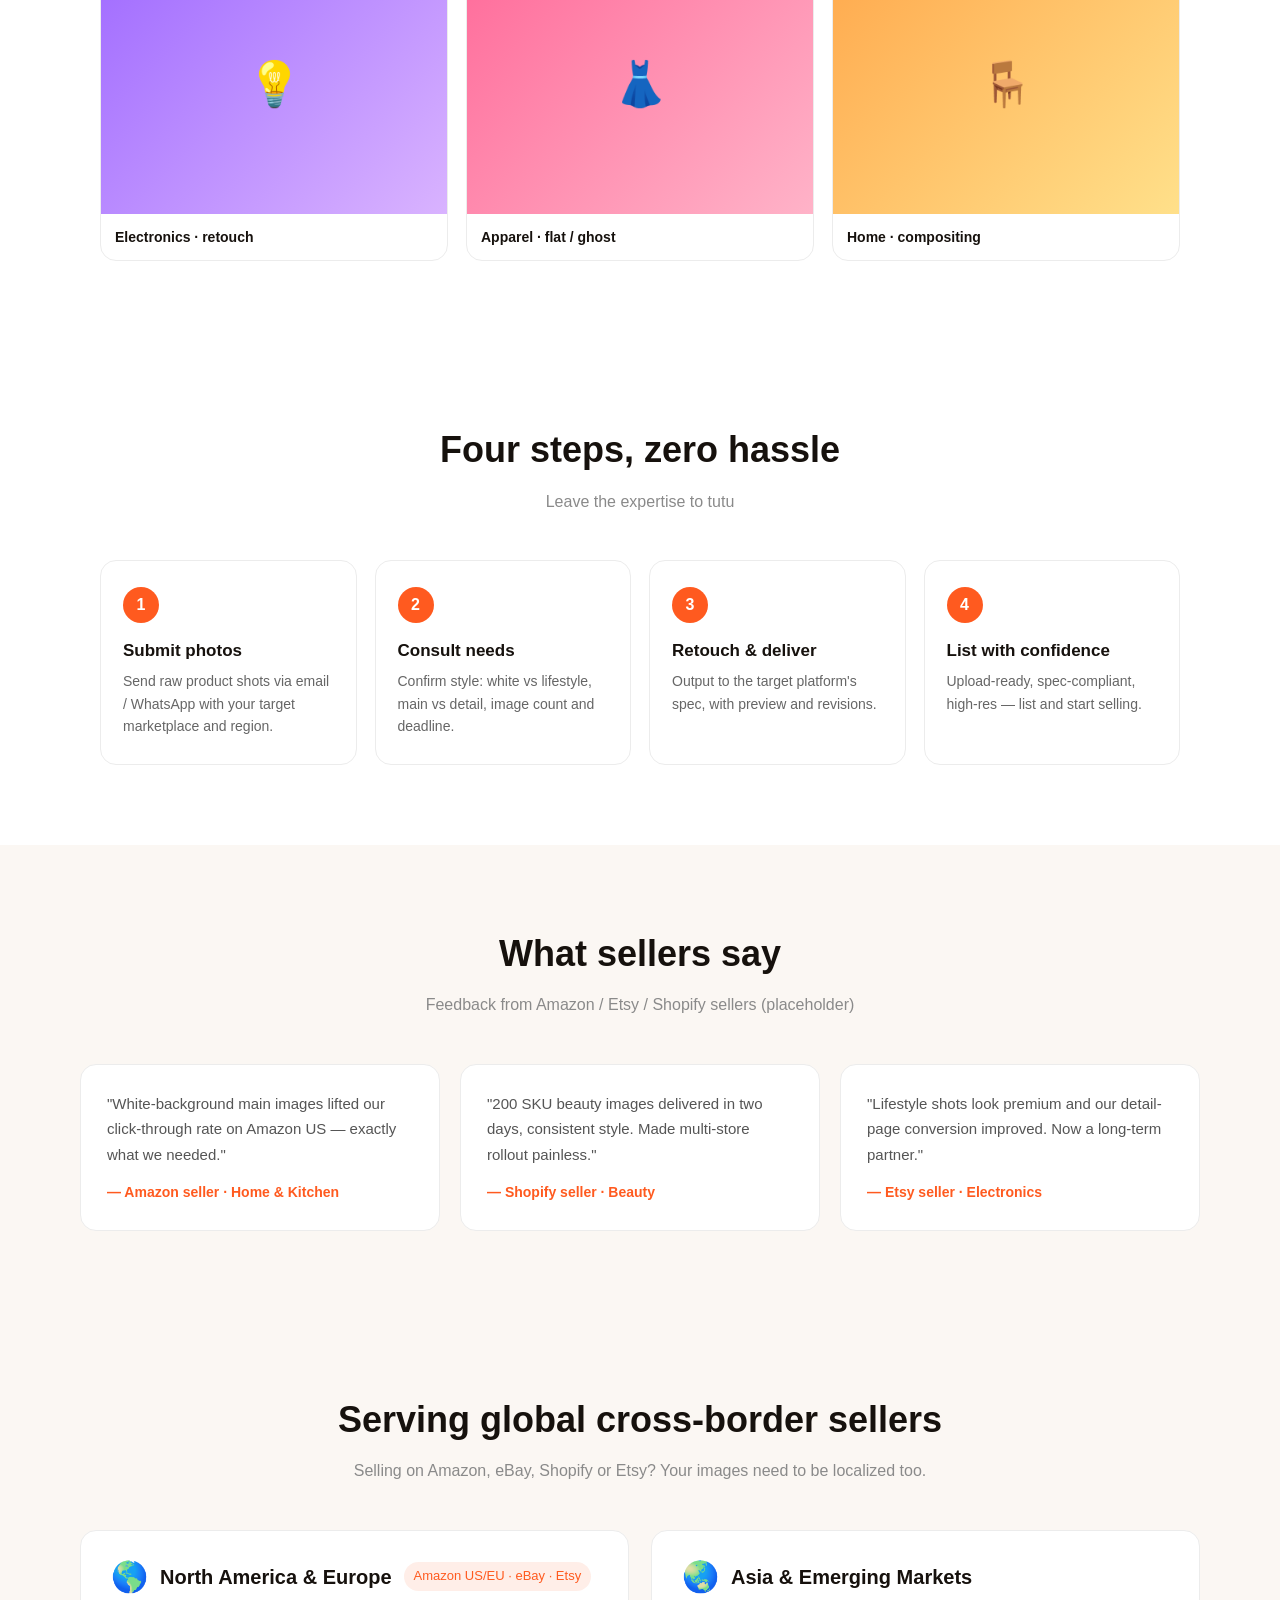
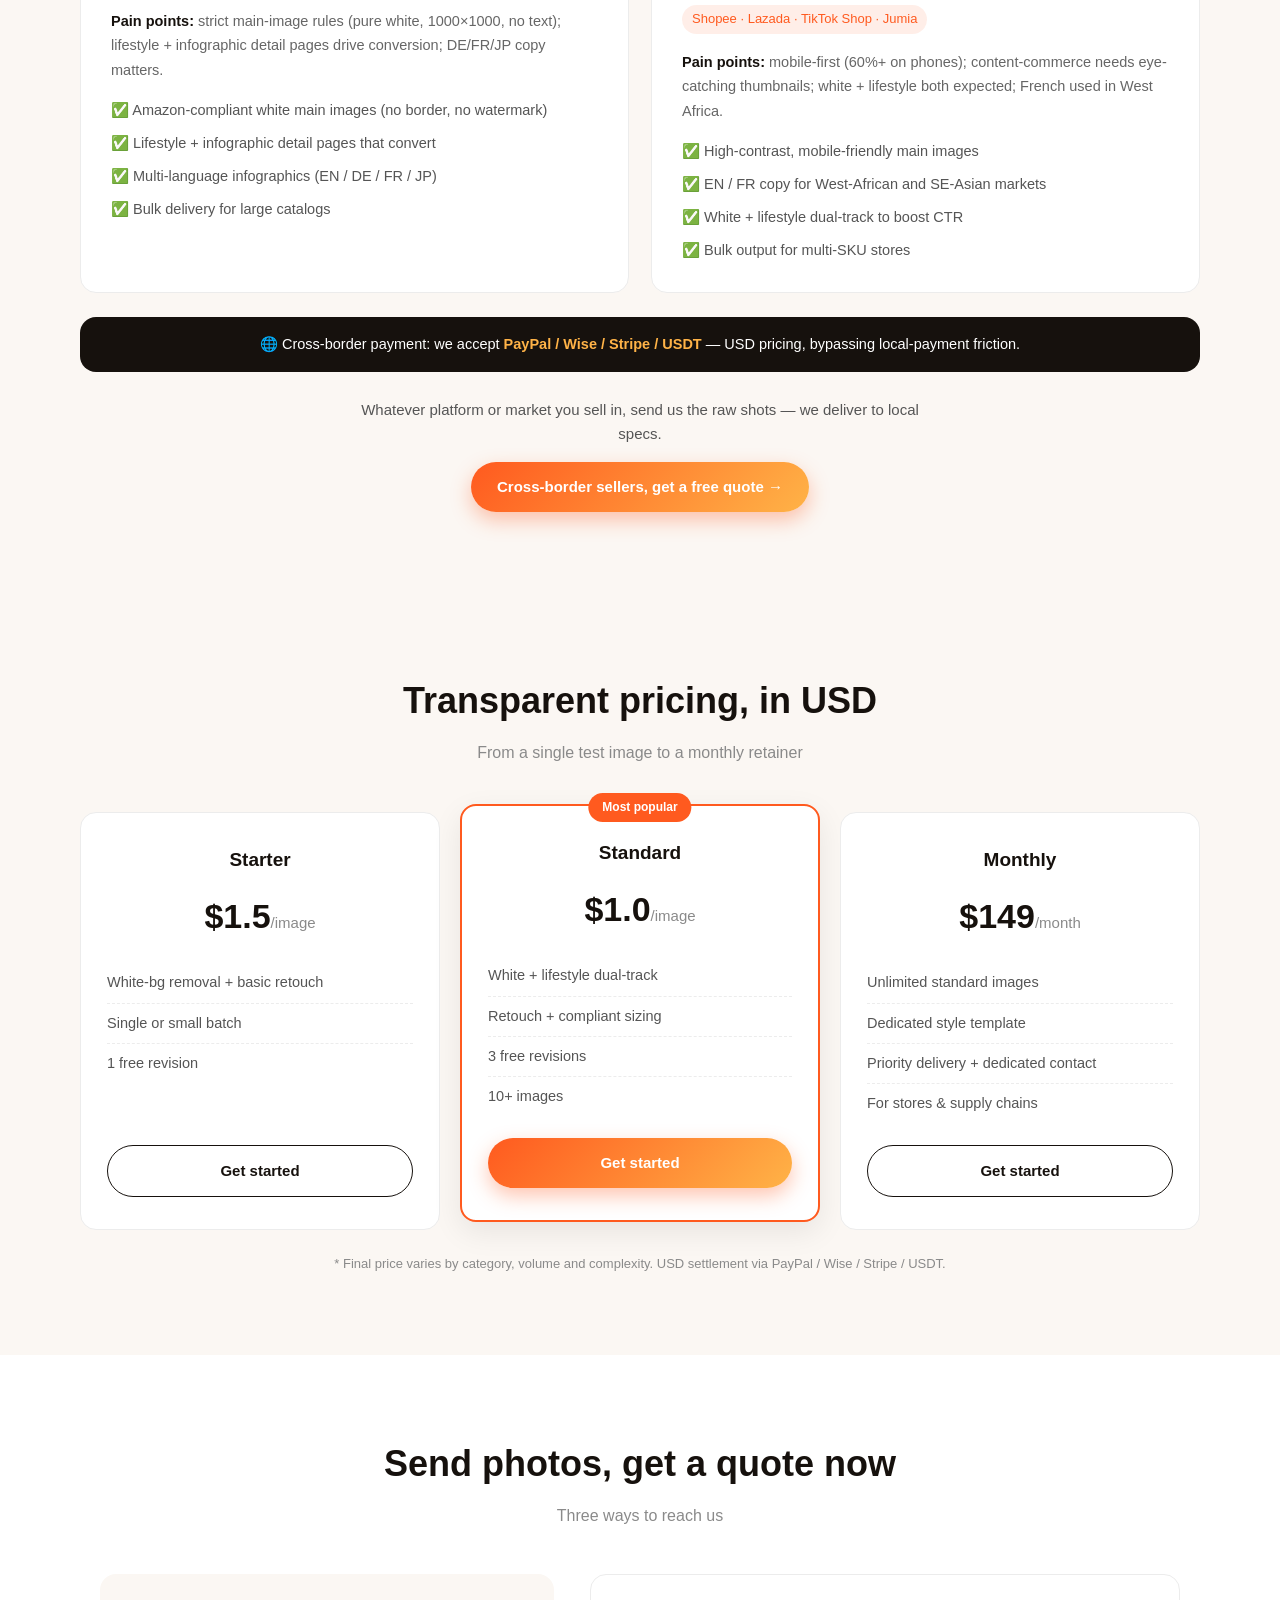
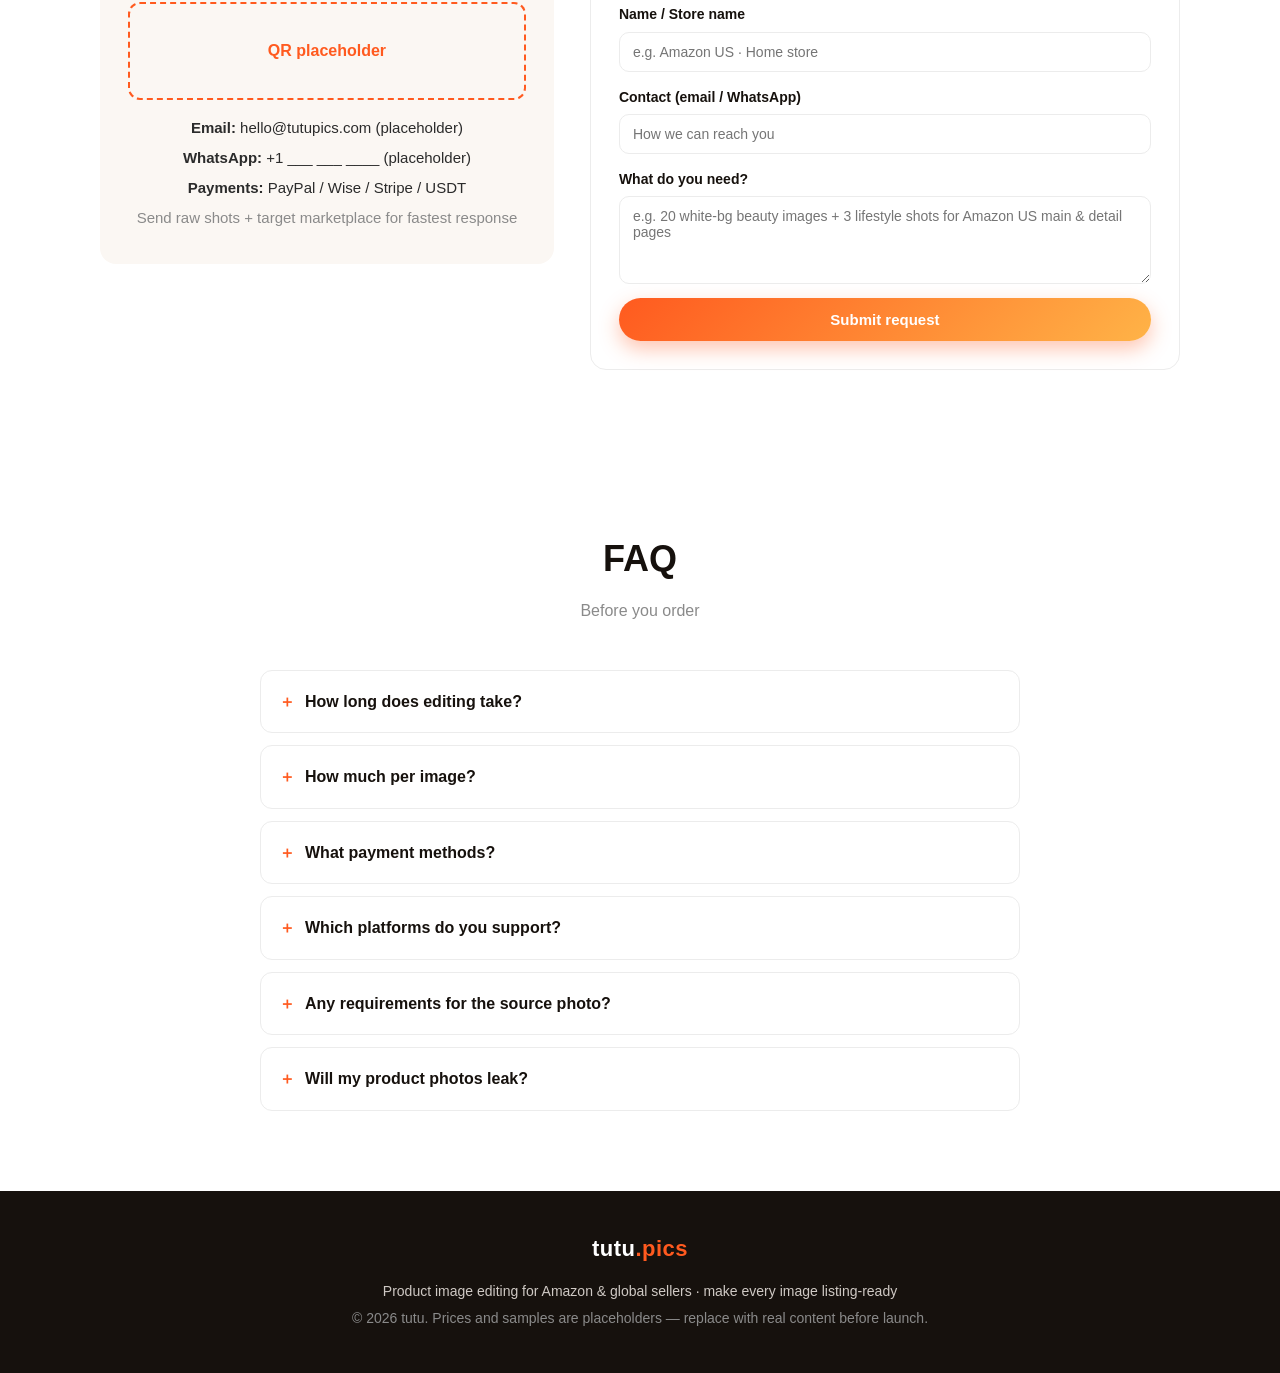
==== commit ab753d85: "style: futuristic dark theme (index.html)" ====
--- a/index.html
+++ b/index.html
@@ -42,6 +42,14 @@
 </head>
 <body>
 
+  <!-- 背景层：网格 + 霓虹光斑（未来感） -->
+  <div class="bg-layer" aria-hidden="true">
+    <div class="bg-grid"></div>
+    <div class="bg-glow glow-1"></div>
+    <div class="bg-glow glow-2"></div>
+    <div class="bg-glow glow-3"></div>
+  </div>
+
   <!-- ============ Top navigation ============ -->
   <header class="nav">
     <div class="nav-inner">
--- a/styles.css
+++ b/styles.css
@@ -16,7 +16,7 @@
 *{box-sizing:border-box;margin:0;padding:0}
 html{scroll-behavior:smooth}
 body{
-  font-family:"PingFang SC","Hiragino Sans GB","Microsoft YaHei",system-ui,-apple-system,Segoe UI,Roboto,sans-serif;
+  font-family:"Helvetica Neue",Arial,"PingFang SC","Hiragino Sans GB","Microsoft YaHei",system-ui,-apple-system,Segoe UI,Roboto,sans-serif;
   color:var(--text);background:var(--bg);line-height:1.6;
 }
 a{color:inherit;text-decoration:none}
@@ -32,6 +32,12 @@
 .nav-links a:hover{color:var(--accent)}
 .nav-cta{background:var(--accent);color:#fff!important;padding:8px 16px;border-radius:999px;font-weight:600}
 .nav-cta:hover{background:#e64a13}
+
+/* ---------- 语言切换（中文 / EN）---------- */
+.lang-switch{display:inline-flex;align-items:center;gap:2px;padding:3px;border:1px solid var(--line);border-radius:999px;background:var(--bg-alt)}
+.lang-switch a,.lang-switch .lang-on{display:inline-block;padding:4px 12px;border-radius:999px;font-size:13px;line-height:1.4;color:var(--muted);text-decoration:none;transition:color .2s,background .2s}
+.lang-switch .lang-on{background:var(--ink);color:#fff;font-weight:600}
+
 .nav-toggle{display:none;background:none;border:0;font-size:24px;cursor:pointer;color:var(--ink)}
 
 /* ---------- 按钮 ---------- */
